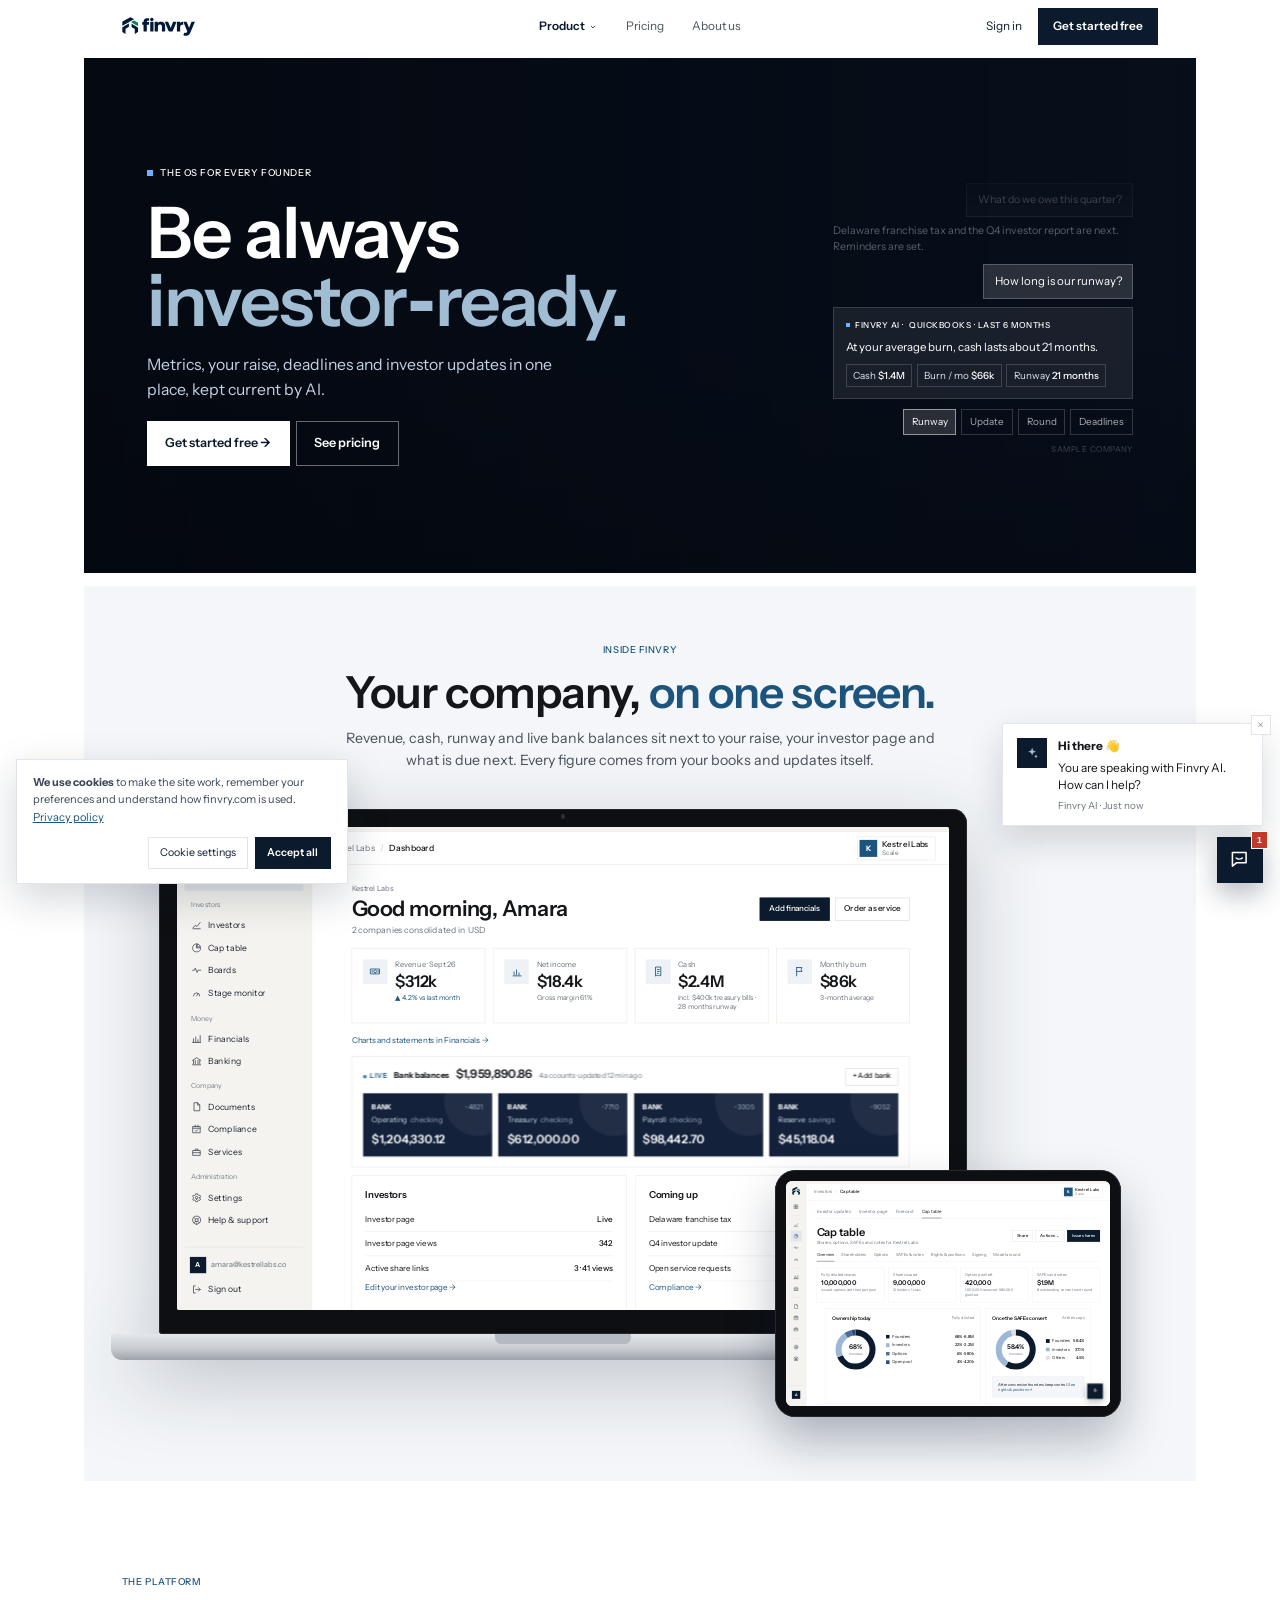
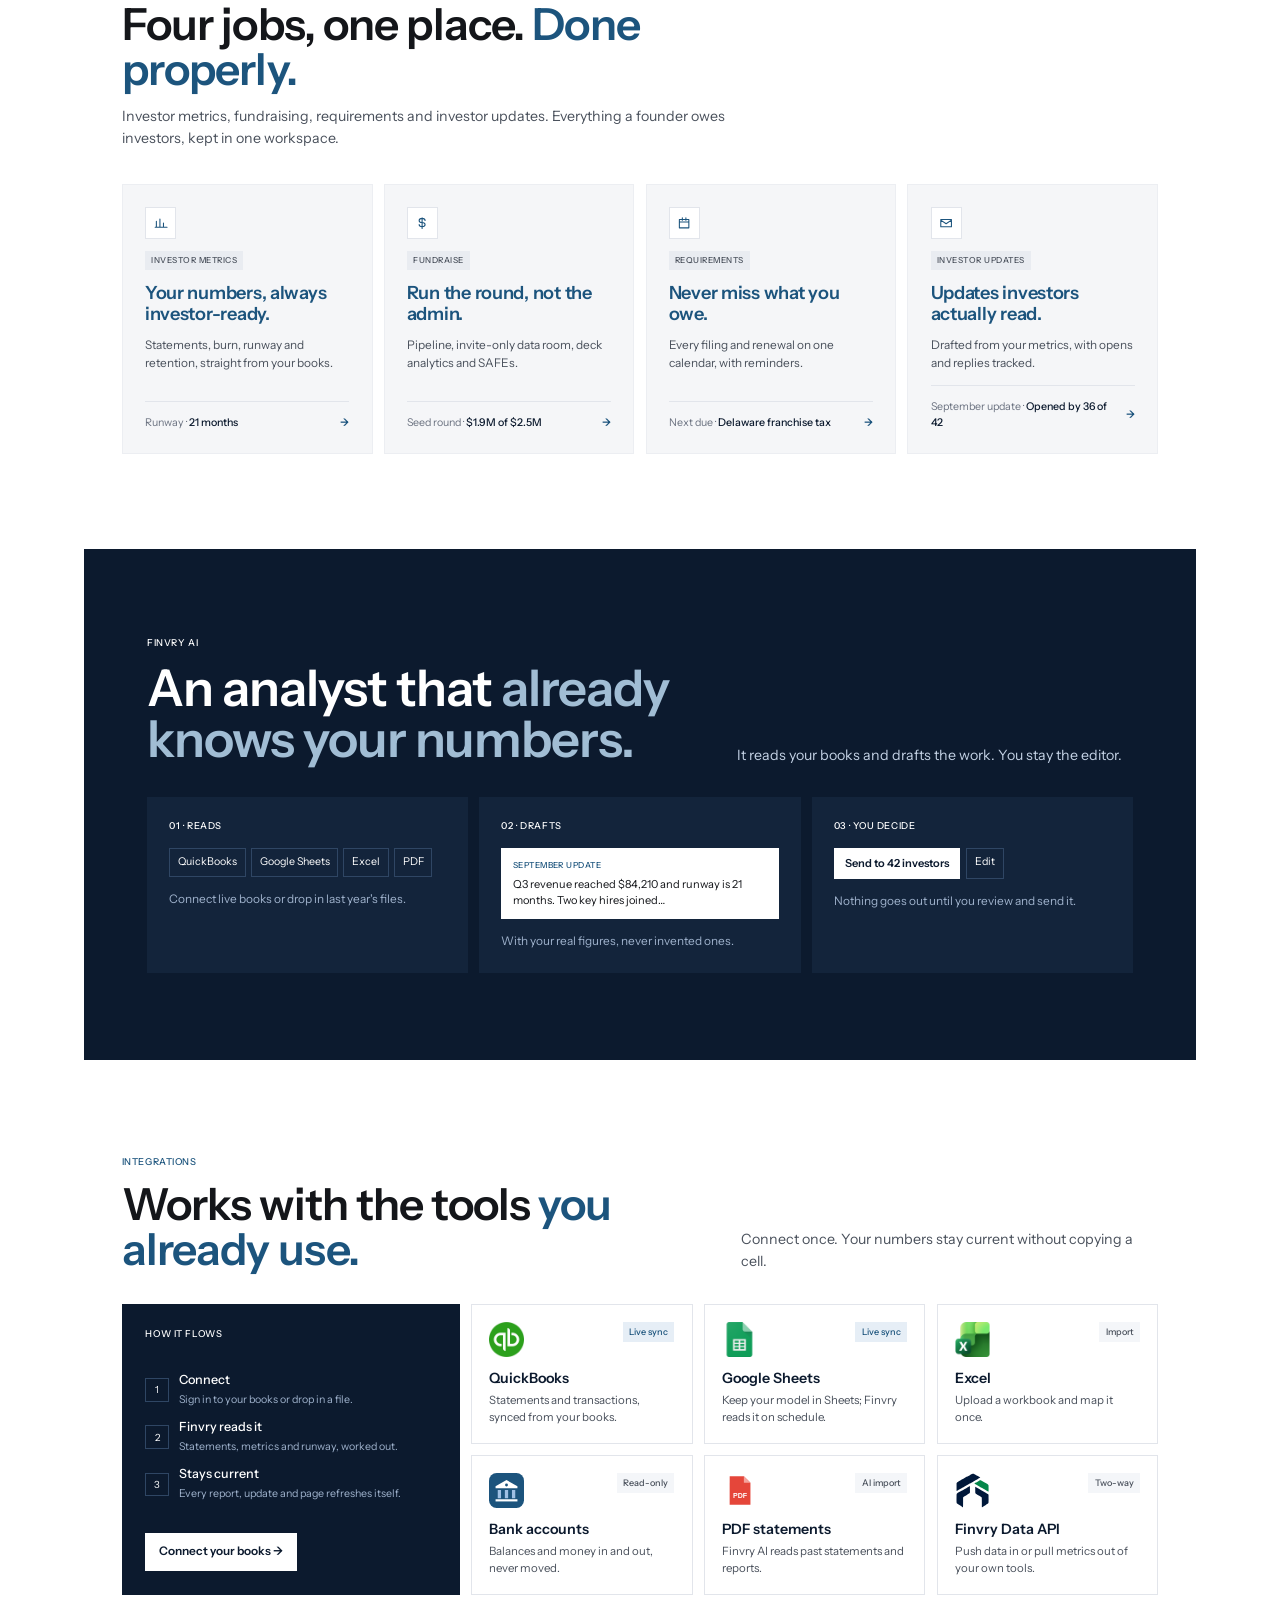
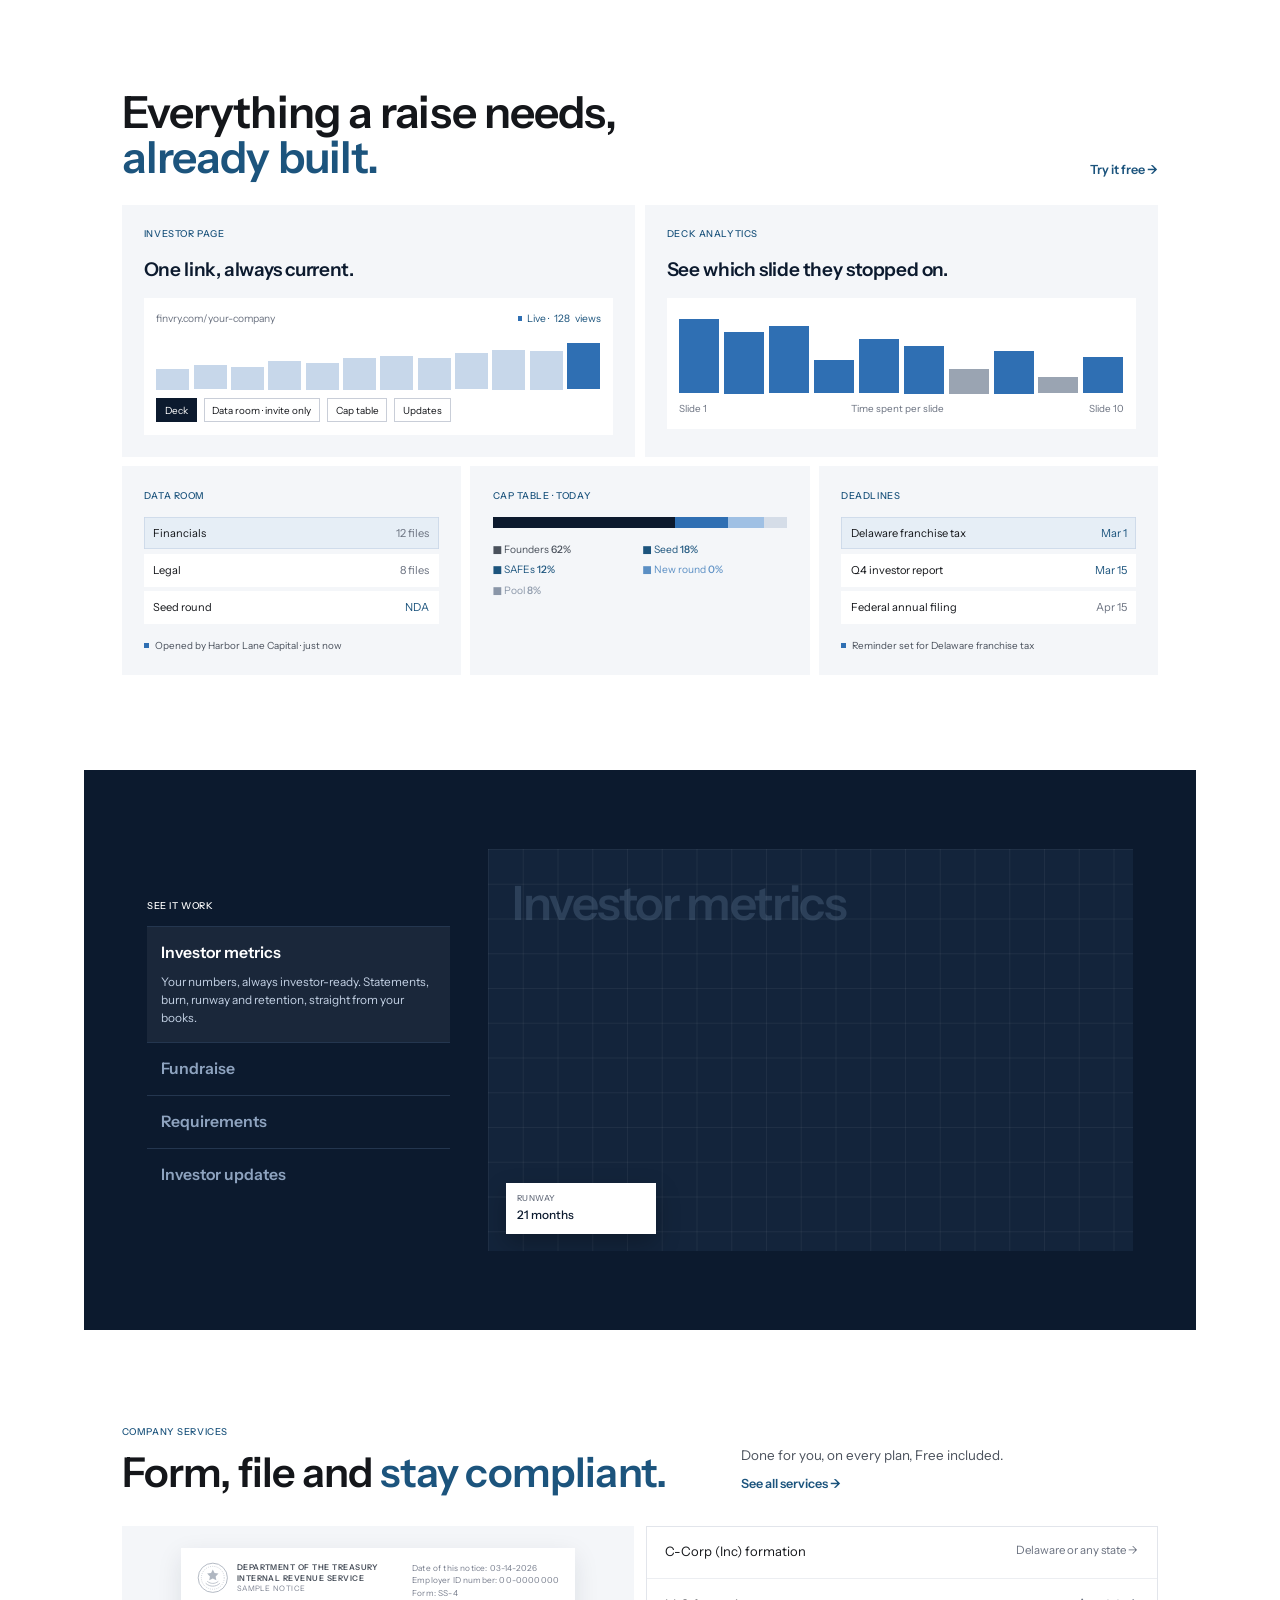
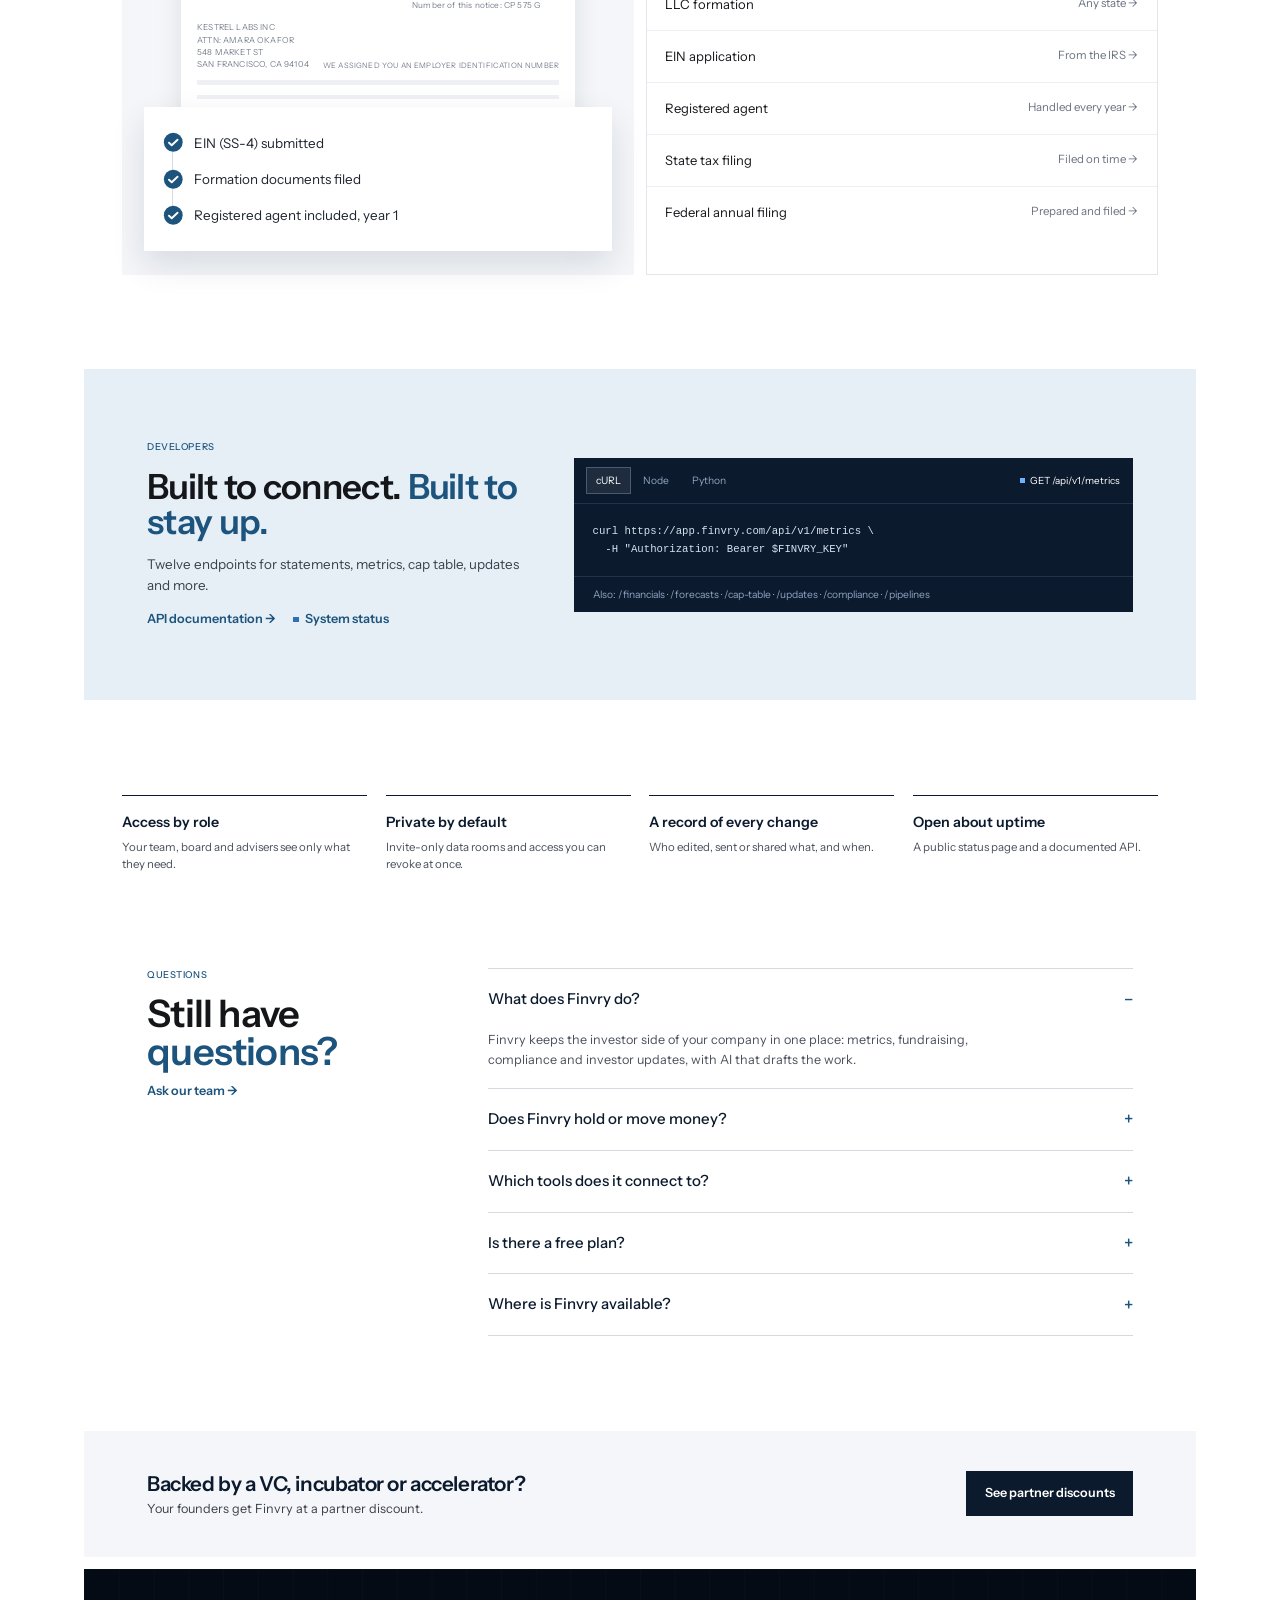
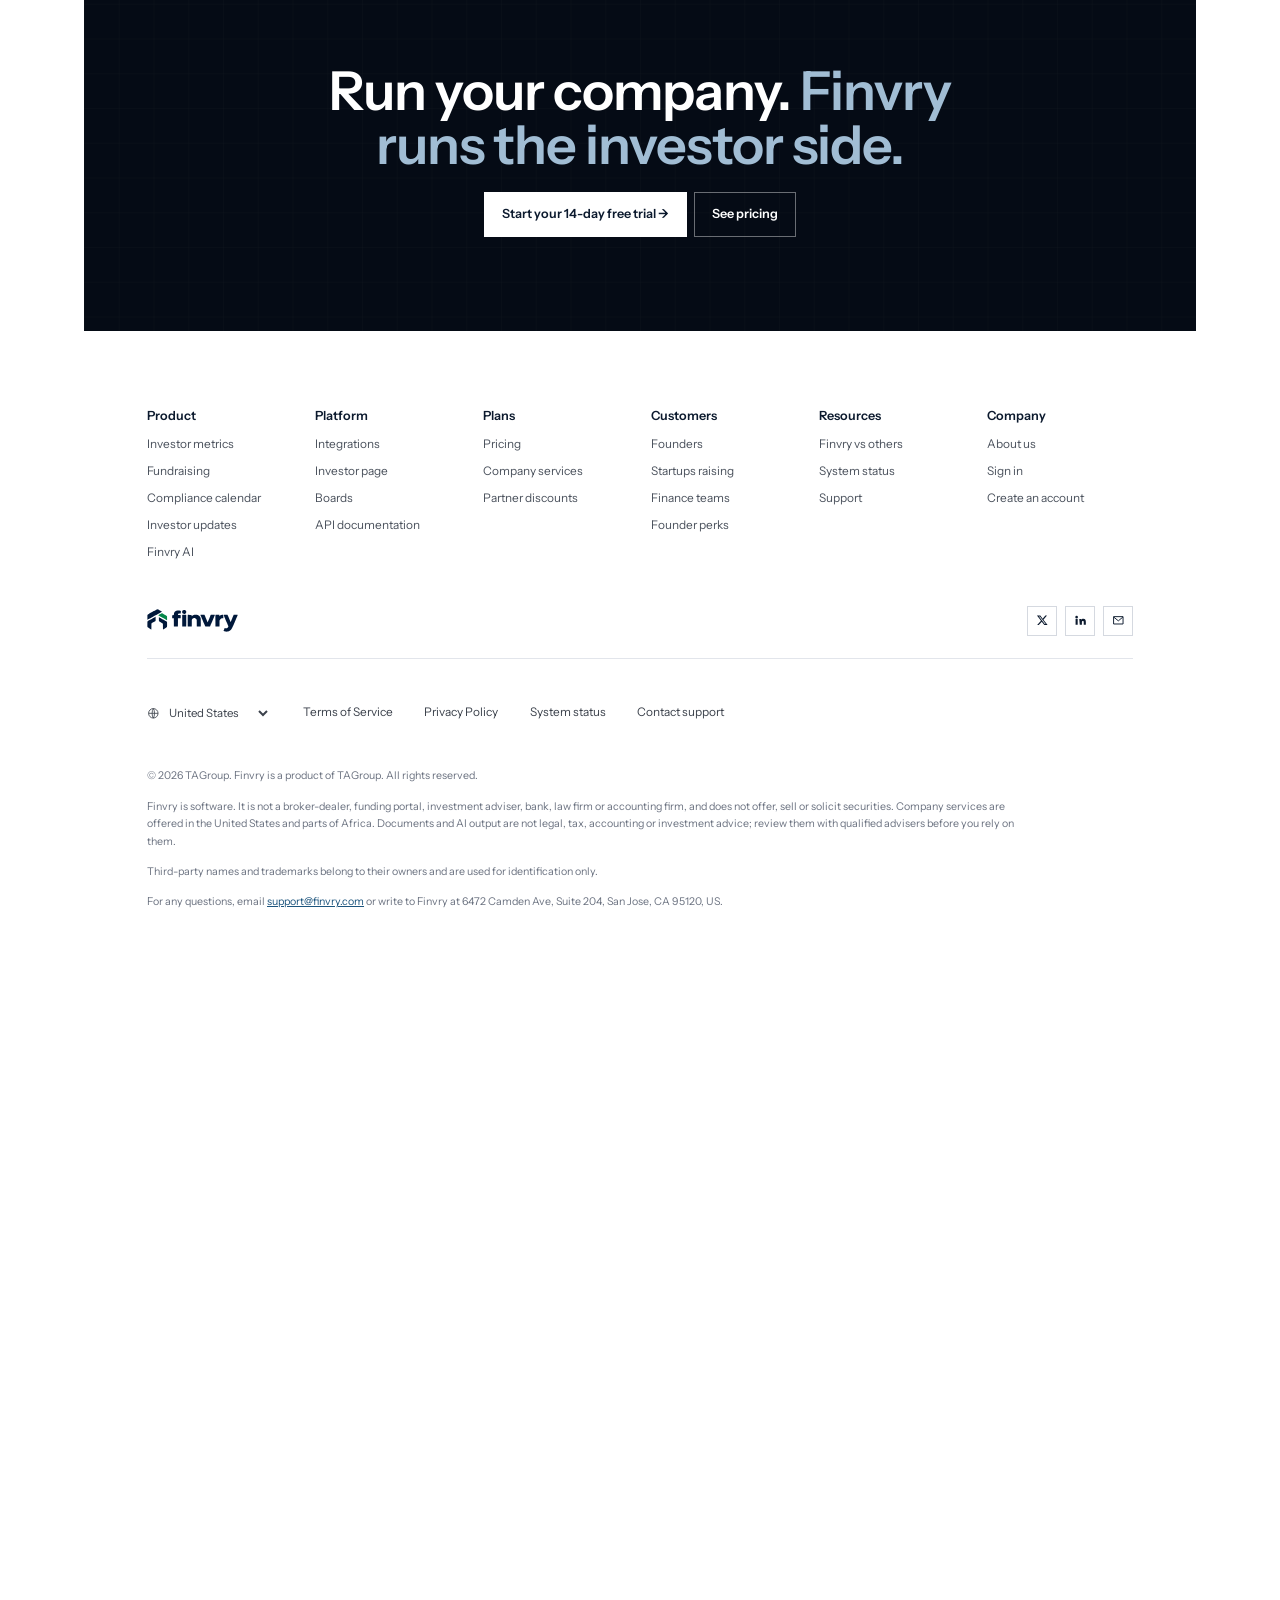
==== index.html @ d53e9d09 "Home: line break in the band description" ====
<!doctype html>
<html lang="en" style="zoom: .79;">
<head>
<meta charset="utf-8"><meta name="viewport" content="width=device-width, initial-scale=1">
<title>Finvry — the OS for every founder</title><meta name="description" content="The fastest way to manage investor metrics, fundraise, stay on top of requirements and keep investors engaged.">
<meta property="og:title" content="Finvry — the OS for every founder"><meta property="og:description" content="The fastest way to manage investor metrics, fundraise, stay on top of requirements and keep investors engaged."><meta name="theme-color" content="#0c1a2e">
<script>(function(){var p=location.pathname;if(/\/index\.html$/.test(p))history.replaceState(null,'',p.replace(/index\.html$/,'')+location.search+location.hash)})()</script>
<link rel="canonical" href="https://finvry.com/">
<link rel="icon" href="/favicon.svg" type="image/svg+xml">
<link rel="icon" href="/favicon-32.png" sizes="32x32" type="image/png">
<link rel="apple-touch-icon" href="/apple-touch-icon.png">
<meta property="og:image" content="https://finvry.com/og.png">
<link rel="preconnect" href="https://fonts.googleapis.com"><link rel="preconnect" href="https://fonts.gstatic.com" crossorigin>
<link href="https://fonts.googleapis.com/css2?family=Instrument+Sans:wght@400;500;600&display=swap" rel="stylesheet">
<link rel="stylesheet" href="/styles.css?v=8ae72ee6">
<link rel="stylesheet" href="/site.css?v=c5f1a4f9">
<script src="/site.js?v=0608c19a" defer></script>
</head>
<body class="f"><header class="f-hd"><div class="f-w">
  <a class="f-brand" href="/" aria-label="Finvry home"><img src="/finvry-logo.svg" alt="Finvry"></a>
  <nav class="f-nav" aria-label="Main"><div class="f-dd"><button type="button" class="f-ddb on" aria-expanded="false" aria-haspopup="true">Product<svg width="10" height="10" viewBox="0 0 24 24" aria-hidden="true"><path d="m6 9 6 6 6-6" fill="none" stroke="currentColor" stroke-width="2.4"/></svg></button><div class="f-ddm"><a href="/"><i><svg viewBox="0 0 24 24" aria-hidden="true"><path d="M4 4h7v7H4zM13 4h7v7h-7zM4 13h7v7H4zM13 13h7v7h-7z" fill="none" stroke="currentColor" stroke-width="1.8" stroke-linecap="round" stroke-linejoin="round"/></svg></i><span><b>Overview</b><em>The platform, Finvry AI and integrations</em></span></a><a href="/founders/"><i><svg viewBox="0 0 24 24" aria-hidden="true"><path d="M12 12a4 4 0 1 0 0-8 4 4 0 0 0 0 8zM4 21c0-4 3.6-6.5 8-6.5s8 2.5 8 6.5" fill="none" stroke="currentColor" stroke-width="1.8" stroke-linecap="round" stroke-linejoin="round"/></svg></i><span><b>Founders</b><em>Updates, deck and paperwork</em></span></a><a href="/startups-raising/"><i><svg viewBox="0 0 24 24" aria-hidden="true"><path d="M4 18l5-6 4 3 7-9M15 6h5v5" fill="none" stroke="currentColor" stroke-width="1.8" stroke-linecap="round" stroke-linejoin="round"/></svg></i><span><b>Startups raising</b><em>Pipeline, data room and SAFEs</em></span></a><a href="/finance-teams/"><i><svg viewBox="0 0 24 24" aria-hidden="true"><path d="M4 19V9M10 19V5M16 19v-7M22 19H2" fill="none" stroke="currentColor" stroke-width="1.8" stroke-linecap="round" stroke-linejoin="round"/></svg></i><span><b>Finance teams</b><em>Books, statements and boards</em></span></a><a href="/compare/"><i><svg viewBox="0 0 24 24" aria-hidden="true"><path d="M7 4v16M17 4v16M3 8l4-4 4 4M13 16l4 4 4-4" fill="none" stroke="currentColor" stroke-width="1.8" stroke-linecap="round" stroke-linejoin="round"/></svg></i><span><b>Finvry vs others</b><em>How Finvry compares</em></span></a></div></div><a href="/pricing/">Pricing</a><a href="/about/">About us</a></nav>
  <div class="f-hda"><a class="si" href="https://app.finvry.com/login">Sign in</a><a class="f-btn dk" href="https://app.finvry.com/start">Get started free</a>
  <button type="button" class="f-mb" aria-label="Menu" aria-expanded="false" aria-controls="f-mm"><svg width="18" height="18" viewBox="0 0 24 24" aria-hidden="true"><path d="M4 7h16M4 12h16M4 17h16" fill="none" stroke="currentColor" stroke-width="1.8"/></svg></button></div>
</div><div class="f-mm" id="f-mm" hidden><span class="f-mml">Product</span><a href="/">Overview</a><a href="/founders/">Founders</a><a href="/startups-raising/">Startups raising</a><a href="/finance-teams/">Finance teams</a><a href="/compare/">Finvry vs others</a><a href="/pricing/">Pricing</a><a href="/about/">About us</a><a href="https://app.finvry.com/login">Sign in</a><a class="f-btn dk" href="https://app.finvry.com/start">Get started free</a></div></header><main>
<section class="f-inset" style="padding-top:6px"><div class="f-box f-navy">
  <video class="f-vid" autoplay muted loop playsinline preload="metadata" aria-hidden="true"><source src="https://pub-4af29fd81be44e49861e29c7da302f4a.r2.dev/hero2.mp4" type="video/mp4"></video><div class="f-scrim"></div>
  <div class="f-hero f-g" style="align-items:center">
    <div class="s7 f-herocol"><p class="f-lab" style="display:flex;gap:10px;align-items:center"><span class="f-dot"></span>The OS for every founder</p>
      <h1 class="f-h1">Be always <span class="f-emd">investor&#8209;ready.</span></h1>
      <p class="f-sub">Metrics, your raise, deadlines and investor updates in one place, kept current by AI.</p>
      <div class="f-acts"><a class="f-btn lt" href="https://app.finvry.com/start">Get started free →</a><a class="f-btn ln" href="/pricing/">See pricing</a></div></div>
    <div class="s5 f-hide-m"><div class="f-ai" data-ai aria-live="polite">
      <div class="prev"><div class="q" data-pq>What do we owe this quarter?</div><div class="a" data-pa>Delaware franchise tax and the Q4 investor report are next. Reminders are set.</div></div>
      <div class="f-fade" data-cur style="display:flex;flex-direction:column;gap:10px"><div class="q" data-q>How long is our runway?</div>
        <div class="ans"><span class="src"><span class="f-dot" style="width:5px;height:5px"></span>Finvry AI · <span data-src>QuickBooks · last 6 months</span></span><span data-a>At your average burn, cash lasts about 21 months.</span><div class="kp" data-kp><span>Cash <b>$1.4M</b></span><span>Burn / mo <b>$66k</b></span><span>Runway <b>21 months</b></span></div></div></div>
      <div class="tabs"><button type="button" class=on data-i="0">Runway</button><button type="button" data-i="1">Update</button><button type="button" data-i="2">Round</button><button type="button" data-i="3">Deadlines</button></div><span class="note">Sample company</span></div></div>
  </div>
</div></section>

<section class="f-dev big"><div class="f-box"><div class="f-head"><p class="f-lab">Inside Finvry</p><h2 class="f-h2">Your company, <span class="f-em">on one screen.</span></h2><p class="f-sub">Revenue, cash, runway and live bank balances sit next to your raise, your investor page and<br class="f-br"> what is due next. Every figure comes from your books and updates itself.</p></div><div class="dv-pair right"><div class="dv-mac"><div class="dv-lid"><span class="dv-cam"></span><div class="dv-scr" data-w="1440" data-h="900"><div class="dv-in on"><div class="ap" aria-hidden="true"><aside class="ap-side"><img src="/finvry-logo.svg" alt="" class="ap-logo"><nav><span class="ap-nv on"><svg width="20" height="20" viewBox="0 0 24 24" aria-hidden="true"><path d="M4 4h7v7H4zM13 4h7v7h-7zM4 13h7v7H4zM13 13h7v7h-7z" fill="none" stroke="currentColor" stroke-width="1.7" stroke-linecap="round" stroke-linejoin="round"/></svg><span>Dashboard</span></span><p class="ap-grp">Investors</p><span class="ap-nv"><svg width="20" height="20" viewBox="0 0 24 24" aria-hidden="true"><path d="M4 19l5-6 4 3 7-9M4 21h16" fill="none" stroke="currentColor" stroke-width="1.7" stroke-linecap="round" stroke-linejoin="round"/></svg><span>Investors</span></span><span class="ap-nv"><svg width="20" height="20" viewBox="0 0 24 24" aria-hidden="true"><path d="M12 3a9 9 0 1 0 9 9h-9zM14 3.3A9 9 0 0 1 20.7 10H14z" fill="none" stroke="currentColor" stroke-width="1.7" stroke-linecap="round" stroke-linejoin="round"/></svg><span>Cap table</span></span><span class="ap-nv"><svg width="20" height="20" viewBox="0 0 24 24" aria-hidden="true"><path d="M3 12h4l2-5 4 10 2-5h6" fill="none" stroke="currentColor" stroke-width="1.7" stroke-linecap="round" stroke-linejoin="round"/></svg><span>Boards</span></span><span class="ap-nv"><svg width="20" height="20" viewBox="0 0 24 24" aria-hidden="true"><path d="M5 18a7 7 0 1 1 14 0M12 18l3-5" fill="none" stroke="currentColor" stroke-width="1.7" stroke-linecap="round" stroke-linejoin="round"/></svg><span>Stage monitor</span></span><p class="ap-grp">Money</p><span class="ap-nv"><svg width="20" height="20" viewBox="0 0 24 24" aria-hidden="true"><path d="M5 20V12M10 20V8M15 20v-6M20 20V5M3 20h18" fill="none" stroke="currentColor" stroke-width="1.7" stroke-linecap="round" stroke-linejoin="round"/></svg><span>Financials</span></span><span class="ap-nv"><svg width="20" height="20" viewBox="0 0 24 24" aria-hidden="true"><path d="M3 10l9-6 9 6M5 10v8M9 10v8M15 10v8M19 10v8M3 20h18" fill="none" stroke="currentColor" stroke-width="1.7" stroke-linecap="round" stroke-linejoin="round"/></svg><span>Banking</span></span><p class="ap-grp">Company</p><span class="ap-nv"><svg width="20" height="20" viewBox="0 0 24 24" aria-hidden="true"><path d="M7 3h7l5 5v13H7zM14 3v5h5" fill="none" stroke="currentColor" stroke-width="1.7" stroke-linecap="round" stroke-linejoin="round"/></svg><span>Documents</span></span><span class="ap-nv"><svg width="20" height="20" viewBox="0 0 24 24" aria-hidden="true"><path d="M4 6h16v14H4zM4 10h16M9 3v4M15 3v4M9 15l2 2 4-4" fill="none" stroke="currentColor" stroke-width="1.7" stroke-linecap="round" stroke-linejoin="round"/></svg><span>Compliance</span></span><span class="ap-nv"><svg width="20" height="20" viewBox="0 0 24 24" aria-hidden="true"><path d="M4 8h16v11H4zM9 8V5h6v3M4 13h16" fill="none" stroke="currentColor" stroke-width="1.7" stroke-linecap="round" stroke-linejoin="round"/></svg><span>Services</span></span><p class="ap-grp">Administration</p><span class="ap-nv"><svg width="20" height="20" viewBox="0 0 24 24" aria-hidden="true"><path d="M12 15a3 3 0 1 0 0-6 3 3 0 0 0 0 6zM19 12a7 7 0 0 0-.1-1.2l2-1.5-2-3.4-2.3.9a7 7 0 0 0-2.1-1.2L14 3h-4l-.5 2.6a7 7 0 0 0-2.1 1.2l-2.3-.9-2 3.4 2 1.5A7 7 0 0 0 5 12c0 .4 0 .8.1 1.2l-2 1.5 2 3.4 2.3-.9a7 7 0 0 0 2.1 1.2L10 21h4l.5-2.6a7 7 0 0 0 2.1-1.2l2.3.9 2-3.4-2-1.5c.1-.4.1-.8.1-1.2z" fill="none" stroke="currentColor" stroke-width="1.7" stroke-linecap="round" stroke-linejoin="round"/></svg><span>Settings</span></span><span class="ap-nv"><svg width="20" height="20" viewBox="0 0 24 24" aria-hidden="true"><path d="M12 21a9 9 0 1 0 0-18 9 9 0 0 0 0 18zM12 15.5a3.5 3.5 0 1 0 0-7 3.5 3.5 0 0 0 0 7zM6 6l3.5 3.5M14.5 14.5 18 18M18 6l-3.5 3.5M9.5 14.5 6 18" fill="none" stroke="currentColor" stroke-width="1.7" stroke-linecap="round" stroke-linejoin="round"/></svg><span>Help & support</span></span></nav><div class="ap-foot"><span class="ap-me"><b>A</b><span>amara@kestrellabs.co</span></span><span class="ap-nv"><svg width="20" height="20" viewBox="0 0 24 24" aria-hidden="true"><path d="M9 4H5v16h4M16 8l4 4-4 4M20 12H10" fill="none" stroke="currentColor" stroke-width="1.7" stroke-linecap="round" stroke-linejoin="round"/></svg><span>Sign out</span></span></div></aside>
<div class="ap-main"><div class="ap-top"><span class="ap-crumb"><span>Kestrel Labs</span><i>/</i><b>Dashboard</b></span><span class="ap-org"><b>K</b><span><strong>Kestrel Labs</strong><em>Scale</em></span></span></div>
<div class="ap-body"><p class="ap-k">Kestrel Labs</p><div class="ap-hrow"><h1>Good morning, Amara</h1><span class="ap-btns"><span class="ap-b dk">Add financials</span><span class="ap-b">Order a service</span></span></div>
<p class="ap-sub">2 companies consolidated in USD</p>
<div class="ap-kpis"><div class="ap-kpi "><span class="ap-ki"><svg width="22" height="22" viewBox="0 0 24 24" aria-hidden="true"><path d="M3 7h18v10H3zM12 15a3 3 0 1 0 0-6 3 3 0 0 0 0 6zM6 10v4M18 10v4" fill="none" stroke="currentColor" stroke-width="1.7" stroke-linecap="round" stroke-linejoin="round"/></svg></span><span><em>Revenue · Sept 26</em><b class="">$312k</b><small><span class="up">▲ 4.2% vs last month</span></small></span></div><div class="ap-kpi "><span class="ap-ki"><svg width="22" height="22" viewBox="0 0 24 24" aria-hidden="true"><path d="M6 19V13M11 19V9M16 19v-4M4 21h16" fill="none" stroke="currentColor" stroke-width="1.7" stroke-linecap="round" stroke-linejoin="round"/></svg></span><span><em>Net income</em><b class="">$18.4k</b><small>Gross margin 61%</small></span></div><div class="ap-kpi "><span class="ap-ki"><svg width="22" height="22" viewBox="0 0 24 24" aria-hidden="true"><path d="M7 3h10v18l-2-1.5L13 21l-1-1-1 1-2-1.5L7 21zM10 8h4M10 12h4M10 16h2" fill="none" stroke="currentColor" stroke-width="1.7" stroke-linecap="round" stroke-linejoin="round"/></svg></span><span><em>Cash</em><b class="">$2.4M</b><small>incl. $400k treasury bills · 28 months runway</small></span></div><div class="ap-kpi "><span class="ap-ki"><svg width="22" height="22" viewBox="0 0 24 24" aria-hidden="true"><path d="M6 21V4M6 4h11l-2 4 2 4H6" fill="none" stroke="currentColor" stroke-width="1.7" stroke-linecap="round" stroke-linejoin="round"/></svg></span><span><em>Monthly burn</em><b class="">$86k</b><small>3-month average</small></span></div></div>
<p class="ap-lnk">Charts and statements in Financials →</p>
<div class="ap-card ap-banks"><div class="ap-bh"><span class="ap-live">LIVE</span><b>Bank balances</b><strong>$1,959,890.86</strong><em>4 accounts · updated 12 min ago</em><span class="ap-b sm">+ Add bank</span></div><div class="ap-accts"><div class="ap-acct"><span><b>BANK</b><em>·· 4821</em></span><span class="nm">Operating <i>checking</i></span><strong>$1,204,330.12</strong></div><div class="ap-acct"><span><b>BANK</b><em>·· 7710</em></span><span class="nm">Treasury <i>checking</i></span><strong>$612,000.00</strong></div><div class="ap-acct"><span><b>BANK</b><em>·· 3305</em></span><span class="nm">Payroll <i>checking</i></span><strong>$98,442.70</strong></div><div class="ap-acct"><span><b>BANK</b><em>·· 9052</em></span><span class="nm">Reserve <i>savings</i></span><strong>$45,118.04</strong></div></div></div>
<div class="ap-g2"><div class="ap-card"><h3>Investors</h3><div class="ap-rows"><span>Investor page<b>Live</b></span><span>Investor page views<b>342</b></span><span>Active share links<b>3 · 41 views</b></span></div><p class="ap-lnk">Edit your investor page →</p></div>
<div class="ap-card"><h3>Coming up</h3><div class="ap-rows"><span>Delaware franchise tax<b class="bl">Mar 1</b></span><span>Q4 investor update<b class="bl">Jan 10</b></span><span>Open service requests<b>1</b></span></div><p class="ap-lnk">Compliance →</p></div></div></div></div><span class="ap-ai"><svg width="22" height="22" viewBox="0 0 24 24" aria-hidden="true"><path d="M12 3l1.8 4.7L18.5 9.5l-4.7 1.8L12 16l-1.8-4.7L5.5 9.5l4.7-1.8z" fill="none" stroke="currentColor" stroke-width="1.7" stroke-linecap="round" stroke-linejoin="round"/></svg></span></div></div><div class="dv-in"><div class="ap" aria-hidden="true"><aside class="ap-side"><img src="/finvry-logo.svg" alt="" class="ap-logo"><nav><span class="ap-nv"><svg width="20" height="20" viewBox="0 0 24 24" aria-hidden="true"><path d="M4 4h7v7H4zM13 4h7v7h-7zM4 13h7v7H4zM13 13h7v7h-7z" fill="none" stroke="currentColor" stroke-width="1.7" stroke-linecap="round" stroke-linejoin="round"/></svg><span>Dashboard</span></span><p class="ap-grp">Investors</p><span class="ap-nv"><svg width="20" height="20" viewBox="0 0 24 24" aria-hidden="true"><path d="M4 19l5-6 4 3 7-9M4 21h16" fill="none" stroke="currentColor" stroke-width="1.7" stroke-linecap="round" stroke-linejoin="round"/></svg><span>Investors</span></span><span class="ap-nv"><svg width="20" height="20" viewBox="0 0 24 24" aria-hidden="true"><path d="M12 3a9 9 0 1 0 9 9h-9zM14 3.3A9 9 0 0 1 20.7 10H14z" fill="none" stroke="currentColor" stroke-width="1.7" stroke-linecap="round" stroke-linejoin="round"/></svg><span>Cap table</span></span><span class="ap-nv"><svg width="20" height="20" viewBox="0 0 24 24" aria-hidden="true"><path d="M3 12h4l2-5 4 10 2-5h6" fill="none" stroke="currentColor" stroke-width="1.7" stroke-linecap="round" stroke-linejoin="round"/></svg><span>Boards</span></span><span class="ap-nv"><svg width="20" height="20" viewBox="0 0 24 24" aria-hidden="true"><path d="M5 18a7 7 0 1 1 14 0M12 18l3-5" fill="none" stroke="currentColor" stroke-width="1.7" stroke-linecap="round" stroke-linejoin="round"/></svg><span>Stage monitor</span></span><p class="ap-grp">Money</p><span class="ap-nv on"><svg width="20" height="20" viewBox="0 0 24 24" aria-hidden="true"><path d="M5 20V12M10 20V8M15 20v-6M20 20V5M3 20h18" fill="none" stroke="currentColor" stroke-width="1.7" stroke-linecap="round" stroke-linejoin="round"/></svg><span>Financials</span></span><span class="ap-nv"><svg width="20" height="20" viewBox="0 0 24 24" aria-hidden="true"><path d="M3 10l9-6 9 6M5 10v8M9 10v8M15 10v8M19 10v8M3 20h18" fill="none" stroke="currentColor" stroke-width="1.7" stroke-linecap="round" stroke-linejoin="round"/></svg><span>Banking</span></span><p class="ap-grp">Company</p><span class="ap-nv"><svg width="20" height="20" viewBox="0 0 24 24" aria-hidden="true"><path d="M7 3h7l5 5v13H7zM14 3v5h5" fill="none" stroke="currentColor" stroke-width="1.7" stroke-linecap="round" stroke-linejoin="round"/></svg><span>Documents</span></span><span class="ap-nv"><svg width="20" height="20" viewBox="0 0 24 24" aria-hidden="true"><path d="M4 6h16v14H4zM4 10h16M9 3v4M15 3v4M9 15l2 2 4-4" fill="none" stroke="currentColor" stroke-width="1.7" stroke-linecap="round" stroke-linejoin="round"/></svg><span>Compliance</span></span><span class="ap-nv"><svg width="20" height="20" viewBox="0 0 24 24" aria-hidden="true"><path d="M4 8h16v11H4zM9 8V5h6v3M4 13h16" fill="none" stroke="currentColor" stroke-width="1.7" stroke-linecap="round" stroke-linejoin="round"/></svg><span>Services</span></span><p class="ap-grp">Administration</p><span class="ap-nv"><svg width="20" height="20" viewBox="0 0 24 24" aria-hidden="true"><path d="M12 15a3 3 0 1 0 0-6 3 3 0 0 0 0 6zM19 12a7 7 0 0 0-.1-1.2l2-1.5-2-3.4-2.3.9a7 7 0 0 0-2.1-1.2L14 3h-4l-.5 2.6a7 7 0 0 0-2.1 1.2l-2.3-.9-2 3.4 2 1.5A7 7 0 0 0 5 12c0 .4 0 .8.1 1.2l-2 1.5 2 3.4 2.3-.9a7 7 0 0 0 2.1 1.2L10 21h4l.5-2.6a7 7 0 0 0 2.1-1.2l2.3.9 2-3.4-2-1.5c.1-.4.1-.8.1-1.2z" fill="none" stroke="currentColor" stroke-width="1.7" stroke-linecap="round" stroke-linejoin="round"/></svg><span>Settings</span></span><span class="ap-nv"><svg width="20" height="20" viewBox="0 0 24 24" aria-hidden="true"><path d="M12 21a9 9 0 1 0 0-18 9 9 0 0 0 0 18zM12 15.5a3.5 3.5 0 1 0 0-7 3.5 3.5 0 0 0 0 7zM6 6l3.5 3.5M14.5 14.5 18 18M18 6l-3.5 3.5M9.5 14.5 6 18" fill="none" stroke="currentColor" stroke-width="1.7" stroke-linecap="round" stroke-linejoin="round"/></svg><span>Help & support</span></span></nav><div class="ap-foot"><span class="ap-me"><b>A</b><span>amara@kestrellabs.co</span></span><span class="ap-nv"><svg width="20" height="20" viewBox="0 0 24 24" aria-hidden="true"><path d="M9 4H5v16h4M16 8l4 4-4 4M20 12H10" fill="none" stroke="currentColor" stroke-width="1.7" stroke-linecap="round" stroke-linejoin="round"/></svg><span>Sign out</span></span></div></aside>
<div class="ap-main"><div class="ap-top"><span class="ap-crumb"><span>Money</span><i>/</i><b>Financials</b></span><span class="ap-org"><b>K</b><span><strong>Kestrel Labs</strong><em>Scale</em></span></span></div>
<div class="ap-body"><div class="ap-hrow"><h1>Kestrel Labs Inc <span class="ap-dd"><svg width="22" height="22" viewBox="0 0 24 24" aria-hidden="true"><path d="M6 9l6 6 6-6" fill="none" stroke="currentColor" stroke-width="1.7" stroke-linecap="round" stroke-linejoin="round"/></svg></span></h1></div><p class="ap-sub">Parent company · USD</p>
<div class="ap-tabs"><span class=on>Overview</span><span>Statements</span><span>Sharing</span><span>Revenue retention</span><span>Customers</span><span>Forecast</span><span>What to do next</span><span>Reports</span></div>
<div class="ap-seg"><span class="on">Monthly</span><span>Quarterly</span><span>Yearly</span><span>Custom</span></div><span class="ap-b dk" style="margin-left:12px">Add figures</span>
<div class="ap-card ap-sheet"><span><b>Linked sheets</b><em>Kept in sync automatically.</em></span><span class="row"><span><b>Kestrel Financials</b><em>Tab P&amp;L · USD · 48 rows · synced 2 min ago</em></span><span class="ap-lk">Sync now · Edit</span></span></div>
<div class="ap-kpis"><div class="ap-kpi "><span class="ap-ki"><svg width="22" height="22" viewBox="0 0 24 24" aria-hidden="true"><path d="M3 7h18v10H3zM12 15a3 3 0 1 0 0-6 3 3 0 0 0 0 6zM6 10v4M18 10v4" fill="none" stroke="currentColor" stroke-width="1.7" stroke-linecap="round" stroke-linejoin="round"/></svg></span><span><em>Revenue · Sept 26</em><b class="">$312k</b><small><span class="up">▲ 4.2% vs previous</span></small></span></div><div class="ap-kpi "><span class="ap-ki"><svg width="22" height="22" viewBox="0 0 24 24" aria-hidden="true"><path d="M6 19V13M11 19V9M16 19v-4M4 21h16" fill="none" stroke="currentColor" stroke-width="1.7" stroke-linecap="round" stroke-linejoin="round"/></svg></span><span><em>Net income</em><b class="">$18.4k</b><small>EBITDA $26.1k</small></span></div><div class="ap-kpi "><span class="ap-ki"><svg width="22" height="22" viewBox="0 0 24 24" aria-hidden="true"><path d="M7 3h10v18l-2-1.5L13 21l-1-1-1 1-2-1.5L7 21zM10 8h4M10 12h4M10 16h2" fill="none" stroke="currentColor" stroke-width="1.7" stroke-linecap="round" stroke-linejoin="round"/></svg></span><span><em>Cash</em><b class="">$2.4M</b><small>Cash-flow positive</small></span></div><div class="ap-kpi "><span class="ap-ki"><svg width="22" height="22" viewBox="0 0 24 24" aria-hidden="true"><path d="M6 19V13M11 19V9M16 19v-4M4 21h16" fill="none" stroke="currentColor" stroke-width="1.7" stroke-linecap="round" stroke-linejoin="round"/></svg></span><span><em>Gross margin</em><b class="">61%</b><small>Burn $86k / month (3-month average)</small></span></div></div>
<div class="ap-g3"><div class="ap-card ap-ch"><h3>Revenue</h3><svg viewBox="0 0 520 190" preserveAspectRatio="none" class="ap-svg"><defs><linearGradient id="g19979" x1="0" x2="0" y1="0" y2="1"><stop offset="0" stop-color="#2f6fb3" stop-opacity=".22"/><stop offset="1" stop-color="#2f6fb3" stop-opacity="0"/></linearGradient></defs>
<polygon points="0,190 0.0,180.8 26.0,173.6 52.0,182.0 78.0,162.8 104.0,151.9 130.0,157.9 156.0,139.9 182.0,125.5 208.0,131.5 234.0,111.0 260.0,102.6 286.0,94.2 312.0,97.8 338.0,80.9 364.0,71.3 390.0,74.9 416.0,55.7 442.0,47.3 468.0,50.9 494.0,37.6 520.0,22.0 520,190" fill="url(#g19979)"/><polyline points="0.0,180.8 26.0,173.6 52.0,182.0 78.0,162.8 104.0,151.9 130.0,157.9 156.0,139.9 182.0,125.5 208.0,131.5 234.0,111.0 260.0,102.6 286.0,94.2 312.0,97.8 338.0,80.9 364.0,71.3 390.0,74.9 416.0,55.7 442.0,47.3 468.0,50.9 494.0,37.6 520.0,22.0" fill="none" stroke="#2f6fb3" stroke-width="2.4" stroke-linejoin="round"/></svg><span class="ap-ax"><span>Jan 25</span><span>Sept 26</span></span><span class="ap-cf"><span>21 periods</span><b>$312k</b></span></div>
<div class="ap-card ap-ch"><h3>Profit and loss <em>13 up, 8 down</em></h3><svg viewBox="0 0 520 190" preserveAspectRatio="none" class="ap-svg"><rect x="5.0" y="117.8" width="14.9" height="51.5" fill="#c0504d"/><rect x="29.7" y="117.8" width="14.9" height="40.5" fill="#c0504d"/><rect x="54.5" y="117.8" width="14.9" height="58.8" fill="#c0504d"/><rect x="79.2" y="117.8" width="14.9" height="29.4" fill="#c0504d"/><rect x="104.0" y="117.8" width="14.9" height="18.4" fill="#c0504d"/><rect x="128.8" y="117.8" width="14.9" height="33.1" fill="#c0504d"/><rect x="153.5" y="99.8" width="14.9" height="18.0" fill="#273449"/><rect x="178.3" y="117.8" width="14.9" height="7.4" fill="#c0504d"/><rect x="203.0" y="81.9" width="14.9" height="35.9" fill="#273449"/><rect x="227.8" y="93.8" width="14.9" height="24.0" fill="#273449"/><rect x="252.6" y="117.8" width="14.9" height="11.0" fill="#c0504d"/><rect x="277.3" y="69.9" width="14.9" height="47.9" fill="#273449"/><rect x="302.1" y="51.9" width="14.9" height="65.9" fill="#273449"/><rect x="326.9" y="75.9" width="14.9" height="41.9" fill="#273449"/><rect x="351.6" y="45.9" width="14.9" height="71.9" fill="#273449"/><rect x="376.4" y="117.8" width="14.9" height="14.7" fill="#c0504d"/><rect x="401.1" y="63.9" width="14.9" height="53.9" fill="#273449"/><rect x="425.9" y="34.0" width="14.9" height="83.8" fill="#273449"/><rect x="450.7" y="39.9" width="14.9" height="77.9" fill="#273449"/><rect x="475.4" y="22.0" width="14.9" height="95.8" fill="#273449"/><rect x="500.2" y="10.0" width="14.9" height="107.8" fill="#273449"/><line x1="0" x2="520" y1="117.8" y2="117.8" stroke="#c9ced8" stroke-dasharray="4 4"/></svg><span class="ap-ax"><span>Jan 25</span><span>Sept 26</span></span><span class="ap-cf"><span>Net income after all costs</span><b>$18.4k</b></span></div>
<div class="ap-card ap-ch"><h3>Cash</h3><svg viewBox="0 0 520 190" preserveAspectRatio="none" class="ap-svg"><defs><linearGradient id="g93846" x1="0" x2="0" y1="0" y2="1"><stop offset="0" stop-color="#2f6fb3" stop-opacity=".22"/><stop offset="1" stop-color="#2f6fb3" stop-opacity="0"/></linearGradient></defs>
<polygon points="0,190 0.0,172.6 26.0,176.4 52.0,182.0 78.0,116.1 104.0,123.6 130.0,129.3 156.0,134.9 182.0,138.7 208.0,40.8 234.0,46.5 260.0,50.2 286.0,52.1 312.0,55.9 338.0,50.2 364.0,44.6 390.0,40.8 416.0,35.2 442.0,31.4 468.0,27.6 494.0,23.9 520.0,22.0 520,190" fill="url(#g93846)"/><polyline points="0.0,172.6 26.0,176.4 52.0,182.0 78.0,116.1 104.0,123.6 130.0,129.3 156.0,134.9 182.0,138.7 208.0,40.8 234.0,46.5 260.0,50.2 286.0,52.1 312.0,55.9 338.0,50.2 364.0,44.6 390.0,40.8 416.0,35.2 442.0,31.4 468.0,27.6 494.0,23.9 520.0,22.0" fill="none" stroke="#2f6fb3" stroke-width="2.4" stroke-linejoin="round"/></svg><span class="ap-ax"><span>Jan 25</span><span>Sept 26</span></span><span class="ap-cf"><span>At Sept 26</span><b>$2.4M</b></span></div></div></div></div><span class="ap-ai"><svg width="22" height="22" viewBox="0 0 24 24" aria-hidden="true"><path d="M12 3l1.8 4.7L18.5 9.5l-4.7 1.8L12 16l-1.8-4.7L5.5 9.5l4.7-1.8z" fill="none" stroke="currentColor" stroke-width="1.7" stroke-linecap="round" stroke-linejoin="round"/></svg></span></div></div><div class="dv-in"><div class="ap" aria-hidden="true"><aside class="ap-side"><img src="/finvry-logo.svg" alt="" class="ap-logo"><nav><span class="ap-nv"><svg width="20" height="20" viewBox="0 0 24 24" aria-hidden="true"><path d="M4 4h7v7H4zM13 4h7v7h-7zM4 13h7v7H4zM13 13h7v7h-7z" fill="none" stroke="currentColor" stroke-width="1.7" stroke-linecap="round" stroke-linejoin="round"/></svg><span>Dashboard</span></span><p class="ap-grp">Investors</p><span class="ap-nv on"><svg width="20" height="20" viewBox="0 0 24 24" aria-hidden="true"><path d="M4 19l5-6 4 3 7-9M4 21h16" fill="none" stroke="currentColor" stroke-width="1.7" stroke-linecap="round" stroke-linejoin="round"/></svg><span>Investors</span></span><span class="ap-nv"><svg width="20" height="20" viewBox="0 0 24 24" aria-hidden="true"><path d="M12 3a9 9 0 1 0 9 9h-9zM14 3.3A9 9 0 0 1 20.7 10H14z" fill="none" stroke="currentColor" stroke-width="1.7" stroke-linecap="round" stroke-linejoin="round"/></svg><span>Cap table</span></span><span class="ap-nv"><svg width="20" height="20" viewBox="0 0 24 24" aria-hidden="true"><path d="M3 12h4l2-5 4 10 2-5h6" fill="none" stroke="currentColor" stroke-width="1.7" stroke-linecap="round" stroke-linejoin="round"/></svg><span>Boards</span></span><span class="ap-nv"><svg width="20" height="20" viewBox="0 0 24 24" aria-hidden="true"><path d="M5 18a7 7 0 1 1 14 0M12 18l3-5" fill="none" stroke="currentColor" stroke-width="1.7" stroke-linecap="round" stroke-linejoin="round"/></svg><span>Stage monitor</span></span><p class="ap-grp">Money</p><span class="ap-nv"><svg width="20" height="20" viewBox="0 0 24 24" aria-hidden="true"><path d="M5 20V12M10 20V8M15 20v-6M20 20V5M3 20h18" fill="none" stroke="currentColor" stroke-width="1.7" stroke-linecap="round" stroke-linejoin="round"/></svg><span>Financials</span></span><span class="ap-nv"><svg width="20" height="20" viewBox="0 0 24 24" aria-hidden="true"><path d="M3 10l9-6 9 6M5 10v8M9 10v8M15 10v8M19 10v8M3 20h18" fill="none" stroke="currentColor" stroke-width="1.7" stroke-linecap="round" stroke-linejoin="round"/></svg><span>Banking</span></span><p class="ap-grp">Company</p><span class="ap-nv"><svg width="20" height="20" viewBox="0 0 24 24" aria-hidden="true"><path d="M7 3h7l5 5v13H7zM14 3v5h5" fill="none" stroke="currentColor" stroke-width="1.7" stroke-linecap="round" stroke-linejoin="round"/></svg><span>Documents</span></span><span class="ap-nv"><svg width="20" height="20" viewBox="0 0 24 24" aria-hidden="true"><path d="M4 6h16v14H4zM4 10h16M9 3v4M15 3v4M9 15l2 2 4-4" fill="none" stroke="currentColor" stroke-width="1.7" stroke-linecap="round" stroke-linejoin="round"/></svg><span>Compliance</span></span><span class="ap-nv"><svg width="20" height="20" viewBox="0 0 24 24" aria-hidden="true"><path d="M4 8h16v11H4zM9 8V5h6v3M4 13h16" fill="none" stroke="currentColor" stroke-width="1.7" stroke-linecap="round" stroke-linejoin="round"/></svg><span>Services</span></span><p class="ap-grp">Administration</p><span class="ap-nv"><svg width="20" height="20" viewBox="0 0 24 24" aria-hidden="true"><path d="M12 15a3 3 0 1 0 0-6 3 3 0 0 0 0 6zM19 12a7 7 0 0 0-.1-1.2l2-1.5-2-3.4-2.3.9a7 7 0 0 0-2.1-1.2L14 3h-4l-.5 2.6a7 7 0 0 0-2.1 1.2l-2.3-.9-2 3.4 2 1.5A7 7 0 0 0 5 12c0 .4 0 .8.1 1.2l-2 1.5 2 3.4 2.3-.9a7 7 0 0 0 2.1 1.2L10 21h4l.5-2.6a7 7 0 0 0 2.1-1.2l2.3.9 2-3.4-2-1.5c.1-.4.1-.8.1-1.2z" fill="none" stroke="currentColor" stroke-width="1.7" stroke-linecap="round" stroke-linejoin="round"/></svg><span>Settings</span></span><span class="ap-nv"><svg width="20" height="20" viewBox="0 0 24 24" aria-hidden="true"><path d="M12 21a9 9 0 1 0 0-18 9 9 0 0 0 0 18zM12 15.5a3.5 3.5 0 1 0 0-7 3.5 3.5 0 0 0 0 7zM6 6l3.5 3.5M14.5 14.5 18 18M18 6l-3.5 3.5M9.5 14.5 6 18" fill="none" stroke="currentColor" stroke-width="1.7" stroke-linecap="round" stroke-linejoin="round"/></svg><span>Help & support</span></span></nav><div class="ap-foot"><span class="ap-me"><b>A</b><span>amara@kestrellabs.co</span></span><span class="ap-nv"><svg width="20" height="20" viewBox="0 0 24 24" aria-hidden="true"><path d="M9 4H5v16h4M16 8l4 4-4 4M20 12H10" fill="none" stroke="currentColor" stroke-width="1.7" stroke-linecap="round" stroke-linejoin="round"/></svg><span>Sign out</span></span></div></aside>
<div class="ap-main"><div class="ap-top"><span class="ap-crumb"><span>Investors</span><i>/</i><b>Fundraising</b></span><span class="ap-org"><b>K</b><span><strong>Kestrel Labs</strong><em>Scale</em></span></span></div>
<div class="ap-body"><div class="ap-tabs"><span class=on>Fundraising</span><span>Contacts</span><span>Updates</span><span>Investor page</span></div>
<div class="ap-hrow"><h1>Fundraising</h1><span class="ap-btns"><span class="ap-b">Share data room</span><span class="ap-b dk">Create a SAFE</span></span></div>
<div class="ap-tabs sm"><span class=on>Overview</span><span>Pipelines</span><span>Find investors & grants</span><span>Data room</span><span>Deal memo</span><span>SAFEs</span><span>NDAs</span></div>
<div class="ap-card ap-pipes"><div class="ap-hrow"><span><em class="ap-mute">3 pipelines</em><p class="ap-tot"><b>$2,540,000</b> committed of $3,500,000 · $1,950,000 closed</p></span><span class="ap-b">All pipelines</span></div><div class="ap-pp"><span><b>Seed Round</b><em>SAFE · $12,000,000 cap · close 31 Mar</em></span><span><span class="ap-pb"><i style="width:76%"></i><i class="lt" style="width:0%"></i></span><em>$1,900,000 committed of $2,500,000 · 76%</em></span><span class="r"><b>5 in play</b><em>$1,400,000 closed</em></span></div><div class="ap-pp"><span><b>Angel Round</b><em>SAFE · $8,000,000 cap · closed</em></span><span><span class="ap-pb"><i style="width:100%"></i><i class="lt" style="width:0%"></i></span><em>$550,000 committed of $500,000 · 100%</em></span><span class="r"><b>0 in play</b><em>$550,000 closed</em></span></div><div class="ap-pp"><span><b>Grant applications</b><em>Non-dilutive · close 30 Jun</em></span><span><span class="ap-pb"><i style="width:18%"></i><i class="lt" style="width:12%"></i></span><em>$90,000 committed of $500,000 · 18%</em></span><span class="r"><b>3 in play</b><em>$0 closed</em></span></div></div>
<div class="ap-kpis"><div class="ap-kpi "><span class="ap-ki"><svg width="22" height="22" viewBox="0 0 24 24" aria-hidden="true"><path d="M9 11a3 3 0 1 0 0-6 3 3 0 0 0 0 6zM3 20c0-3 2.7-5 6-5s6 2 6 5M16 11a3 3 0 1 0 0-6M18 15c2 .6 3 2.3 3 5" fill="none" stroke="currentColor" stroke-width="1.7" stroke-linecap="round" stroke-linejoin="round"/></svg></span><span><em>Investors in play</em><b class="">8</b></span></div><div class="ap-kpi "><span class="ap-ki"><svg width="22" height="22" viewBox="0 0 24 24" aria-hidden="true"><path d="M7 3h7l5 5v13H7zM14 3v5h5M10 13h6M10 17h6" fill="none" stroke="currentColor" stroke-width="1.7" stroke-linecap="round" stroke-linejoin="round"/></svg></span><span><em>Data room files</em><b class="">64</b><small>2 data rooms</small></span></div><div class="ap-kpi "><span class="ap-ki"><svg width="22" height="22" viewBox="0 0 24 24" aria-hidden="true"><path d="M6 19V13M11 19V9M16 19v-4M4 21h16" fill="none" stroke="currentColor" stroke-width="1.7" stroke-linecap="round" stroke-linejoin="round"/></svg></span><span><em>Data room views</em><b class="">212</b></span></div><div class="ap-kpi "><span class="ap-ki"><svg width="22" height="22" viewBox="0 0 24 24" aria-hidden="true"><path d="M12 21a9 9 0 1 0 0-18 9 9 0 0 0 0 18zM12 7v5l3 2" fill="none" stroke="currentColor" stroke-width="1.7" stroke-linecap="round" stroke-linejoin="round"/></svg></span><span><em>Time spent</em><b class="">3 h 20 min</b></span></div></div>
<div class="ap-g2 w"><div class="ap-card"><div class="ap-hrow"><h3>Recent data room activity</h3><em class="ap-mute">4 people this week</em></div><div class="ap-act"><span class="av">H</span><span><b>partner@harborlane.vc</b><em>Opened 14 files via Investor page · 22 min in total</em><span class="ap-files"><i>Financials 2026</i><i>Cap table</i><i>Deck v5</i></span></span><em>2 h ago</em></div></div>
<div class="ap-card"><h3>Next steps</h3><div class="ap-ns on"><b>Find investors and grants</b><em>Matched to your stage and sector</em></div><div class="ap-ns"><b>Send the Q3 update</b><em>Drafted from your numbers</em></div></div></div></div></div><span class="ap-ai"><svg width="22" height="22" viewBox="0 0 24 24" aria-hidden="true"><path d="M12 3l1.8 4.7L18.5 9.5l-4.7 1.8L12 16l-1.8-4.7L5.5 9.5l4.7-1.8z" fill="none" stroke="currentColor" stroke-width="1.7" stroke-linecap="round" stroke-linejoin="round"/></svg></span></div></div></div></div><div class="dv-base"><i></i></div></div><div class="dv-tab"><div class="dv-ipad"><div class="dv-scr" data-w="1180" data-h="820"><div class="dv-in on"><div class="ap ap-c" aria-hidden="true"><aside class="ap-side"><img src="/finvry-mark.svg" alt="" class="ap-mark"><nav><span class="ap-nv"><svg width="20" height="20" viewBox="0 0 24 24" aria-hidden="true"><path d="M4 4h7v7H4zM13 4h7v7h-7zM4 13h7v7H4zM13 13h7v7h-7z" fill="none" stroke="currentColor" stroke-width="1.7" stroke-linecap="round" stroke-linejoin="round"/></svg></span><span class="ap-sep"></span><span class="ap-nv"><svg width="20" height="20" viewBox="0 0 24 24" aria-hidden="true"><path d="M4 19l5-6 4 3 7-9M4 21h16" fill="none" stroke="currentColor" stroke-width="1.7" stroke-linecap="round" stroke-linejoin="round"/></svg></span><span class="ap-nv on"><svg width="20" height="20" viewBox="0 0 24 24" aria-hidden="true"><path d="M12 3a9 9 0 1 0 9 9h-9zM14 3.3A9 9 0 0 1 20.7 10H14z" fill="none" stroke="currentColor" stroke-width="1.7" stroke-linecap="round" stroke-linejoin="round"/></svg></span><span class="ap-nv"><svg width="20" height="20" viewBox="0 0 24 24" aria-hidden="true"><path d="M3 12h4l2-5 4 10 2-5h6" fill="none" stroke="currentColor" stroke-width="1.7" stroke-linecap="round" stroke-linejoin="round"/></svg></span><span class="ap-nv"><svg width="20" height="20" viewBox="0 0 24 24" aria-hidden="true"><path d="M5 18a7 7 0 1 1 14 0M12 18l3-5" fill="none" stroke="currentColor" stroke-width="1.7" stroke-linecap="round" stroke-linejoin="round"/></svg></span><span class="ap-sep"></span><span class="ap-nv"><svg width="20" height="20" viewBox="0 0 24 24" aria-hidden="true"><path d="M5 20V12M10 20V8M15 20v-6M20 20V5M3 20h18" fill="none" stroke="currentColor" stroke-width="1.7" stroke-linecap="round" stroke-linejoin="round"/></svg></span><span class="ap-nv"><svg width="20" height="20" viewBox="0 0 24 24" aria-hidden="true"><path d="M3 10l9-6 9 6M5 10v8M9 10v8M15 10v8M19 10v8M3 20h18" fill="none" stroke="currentColor" stroke-width="1.7" stroke-linecap="round" stroke-linejoin="round"/></svg></span><span class="ap-sep"></span><span class="ap-nv"><svg width="20" height="20" viewBox="0 0 24 24" aria-hidden="true"><path d="M7 3h7l5 5v13H7zM14 3v5h5" fill="none" stroke="currentColor" stroke-width="1.7" stroke-linecap="round" stroke-linejoin="round"/></svg></span><span class="ap-nv"><svg width="20" height="20" viewBox="0 0 24 24" aria-hidden="true"><path d="M4 6h16v14H4zM4 10h16M9 3v4M15 3v4M9 15l2 2 4-4" fill="none" stroke="currentColor" stroke-width="1.7" stroke-linecap="round" stroke-linejoin="round"/></svg></span><span class="ap-nv"><svg width="20" height="20" viewBox="0 0 24 24" aria-hidden="true"><path d="M4 8h16v11H4zM9 8V5h6v3M4 13h16" fill="none" stroke="currentColor" stroke-width="1.7" stroke-linecap="round" stroke-linejoin="round"/></svg></span><span class="ap-sep"></span><span class="ap-nv"><svg width="20" height="20" viewBox="0 0 24 24" aria-hidden="true"><path d="M12 15a3 3 0 1 0 0-6 3 3 0 0 0 0 6zM19 12a7 7 0 0 0-.1-1.2l2-1.5-2-3.4-2.3.9a7 7 0 0 0-2.1-1.2L14 3h-4l-.5 2.6a7 7 0 0 0-2.1 1.2l-2.3-.9-2 3.4 2 1.5A7 7 0 0 0 5 12c0 .4 0 .8.1 1.2l-2 1.5 2 3.4 2.3-.9a7 7 0 0 0 2.1 1.2L10 21h4l.5-2.6a7 7 0 0 0 2.1-1.2l2.3.9 2-3.4-2-1.5c.1-.4.1-.8.1-1.2z" fill="none" stroke="currentColor" stroke-width="1.7" stroke-linecap="round" stroke-linejoin="round"/></svg></span><span class="ap-nv"><svg width="20" height="20" viewBox="0 0 24 24" aria-hidden="true"><path d="M12 21a9 9 0 1 0 0-18 9 9 0 0 0 0 18zM12 15.5a3.5 3.5 0 1 0 0-7 3.5 3.5 0 0 0 0 7zM6 6l3.5 3.5M14.5 14.5 18 18M18 6l-3.5 3.5M9.5 14.5 6 18" fill="none" stroke="currentColor" stroke-width="1.7" stroke-linecap="round" stroke-linejoin="round"/></svg></span></nav><div class="ap-foot"><span class="ap-me"><b>A</b></span></div></aside>
<div class="ap-main"><div class="ap-top"><span class="ap-crumb"><span>Investors</span><i>/</i><b>Cap table</b></span><span class="ap-org"><b>K</b><span><strong>Kestrel Labs</strong><em>Scale</em></span></span></div>
<div class="ap-body"><div class="ap-tabs"><span>Investor updates</span><span>Investor page</span><span>Forecast</span><span class=on>Cap table</span></div>
<div class="ap-hrow"><span><h1>Cap table</h1><p class="ap-sub">Shares, options, SAFEs and notes for Kestrel Labs.</p></span><span class="ap-btns"><span class="ap-b">Share</span><span class="ap-b">Actions ⌄</span><span class="ap-b dk">Issue shares</span></span></div>
<div class="ap-tabs sm"><span class=on>Overview</span><span>Shareholders</span><span>Options</span><span>SAFEs & notes</span><span>Rights & positions</span><span>Signing</span><span>Model a round</span><span>Valuation</span><span>Exit</span></div>
<div class="ap-kpis"><div class="ap-kpi "><span><em>Fully diluted shares</em><b class="">10,000,000</b><small>Issued, options and the open pool</small></span></div><div class="ap-kpi "><span><em>Shares issued</em><b class="">9,000,000</b><small>12 holders · 1 class</small></span></div><div class="ap-kpi "><span><em>Option pool left</em><b class="">420,000</b><small>1,000,000 reserved · 580,000 granted</small></span></div><div class="ap-kpi "><span><em>SAFEs and notes</em><b class="">$1.9M</b><small>8 outstanding · convert next round</small></span></div></div>
<div class="ap-g2 w"><div class="ap-card"><div class="ap-hrow"><h3>Ownership today</h3><em class="ap-mute">Fully diluted</em></div><div class="ap-dn"><span class="ap-donut" style="width:170px;height:170px"><svg viewBox="0 0 170 170"><circle cx="85" cy="85" r="62" fill="none" stroke="#0c1a2e" stroke-width="22" stroke-dasharray="264.90 389.56" stroke-dashoffset="0.00" transform="rotate(-90 85 85)"/><circle cx="85" cy="85" r="62" fill="none" stroke="#9db8d6" stroke-width="22" stroke-dasharray="85.70 389.56" stroke-dashoffset="-264.90" transform="rotate(-90 85 85)"/><circle cx="85" cy="85" r="62" fill="none" stroke="#4a6f97" stroke-width="22" stroke-dasharray="23.37 389.56" stroke-dashoffset="-350.60" transform="rotate(-90 85 85)"/><circle cx="85" cy="85" r="62" fill="none" stroke="#2c4e78" stroke-width="22" stroke-dasharray="15.58 389.56" stroke-dashoffset="-373.98" transform="rotate(-90 85 85)"/></svg><span><b>68%</b><em>founders</em></span></span><div class="ap-leg"><span><i style="background:#0c1a2e"></i>Founders<b>68% · 6.8M</b></span><span><i style="background:#9db8d6"></i>Investors<b>22% · 2.2M</b></span><span><i style="background:#4a6f97"></i>Options<b>6% · 580k</b></span><span><i style="background:#2c4e78"></i>Open pool<b>4% · 420k</b></span></div></div></div>
<div class="ap-card"><div class="ap-hrow"><h3>Once the SAFEs convert</h3><em class="ap-mute">At their caps</em></div><div class="ap-dn"><span class="ap-donut" style="width:170px;height:170px"><svg viewBox="0 0 170 170"><circle cx="85" cy="85" r="62" fill="none" stroke="#0c1a2e" stroke-width="22" stroke-dasharray="227.50 389.56" stroke-dashoffset="0.00" transform="rotate(-90 85 85)"/><circle cx="85" cy="85" r="62" fill="none" stroke="#9db8d6" stroke-width="22" stroke-dasharray="144.53 389.56" stroke-dashoffset="-227.50" transform="rotate(-90 85 85)"/><circle cx="85" cy="85" r="62" fill="none" stroke="#dedede" stroke-width="22" stroke-dasharray="17.53 389.56" stroke-dashoffset="-372.03" transform="rotate(-90 85 85)"/></svg><span><b>58.4%</b><em>founders</em></span></span><div class="ap-leg"><span><i style="background:#0c1a2e"></i>Founders<b>58.4%</b></span><span><i style="background:#9db8d6"></i>Investors<b>37.1%</b></span><span><i style="background:#dedede"></i>Others<b>4.5%</b></span></div></div><div class="ap-note sm">After conversion founders keep control. <span class="bl">See rights &amp; positions →</span></div></div></div>
<div class="ap-card ap-tbl"><div class="ap-hrow"><h3>Holders</h3><em class="ap-mute">Bars show each holder's share, fully diluted</em></div><div class="ap-tr th"><span>Holder</span><span>Common</span><span>Options</span><span>Share</span><span>% FD</span></div><div class="ap-tr"><span><b>Amara Okafor</b><em>Founder</em></span><span>4,200,000</span><span>—</span><span class="bar"><i style="width:80%"></i></span><span><b>42.00%</b></span></div><div class="ap-tr"><span><b>Daniel Reyes</b><em>Founder</em></span><span>2,600,000</span><span>—</span><span class="bar"><i style="width:49%"></i></span><span><b>26.00%</b></span></div><div class="ap-tr"><span><b>Harbor Lane Capital</b><em>Investor</em></span><span>1,500,000</span><span>—</span><span class="bar"><i style="width:28%"></i></span><span><b>15.00%</b></span></div><div class="ap-tr"><span><b>Meridian Seed Fund</b><em>Investor</em></span><span>700,000</span><span>—</span><span class="bar"><i style="width:13%"></i></span><span><b>7.00%</b></span></div></div></div></div><span class="ap-ai"><svg width="22" height="22" viewBox="0 0 24 24" aria-hidden="true"><path d="M12 3l1.8 4.7L18.5 9.5l-4.7 1.8L12 16l-1.8-4.7L5.5 9.5l4.7-1.8z" fill="none" stroke="currentColor" stroke-width="1.7" stroke-linecap="round" stroke-linejoin="round"/></svg></span></div></div><div class="dv-in"><div class="ap ap-c" aria-hidden="true"><aside class="ap-side"><img src="/finvry-mark.svg" alt="" class="ap-mark"><nav><span class="ap-nv"><svg width="20" height="20" viewBox="0 0 24 24" aria-hidden="true"><path d="M4 4h7v7H4zM13 4h7v7h-7zM4 13h7v7H4zM13 13h7v7h-7z" fill="none" stroke="currentColor" stroke-width="1.7" stroke-linecap="round" stroke-linejoin="round"/></svg></span><span class="ap-sep"></span><span class="ap-nv"><svg width="20" height="20" viewBox="0 0 24 24" aria-hidden="true"><path d="M4 19l5-6 4 3 7-9M4 21h16" fill="none" stroke="currentColor" stroke-width="1.7" stroke-linecap="round" stroke-linejoin="round"/></svg></span><span class="ap-nv on"><svg width="20" height="20" viewBox="0 0 24 24" aria-hidden="true"><path d="M12 3a9 9 0 1 0 9 9h-9zM14 3.3A9 9 0 0 1 20.7 10H14z" fill="none" stroke="currentColor" stroke-width="1.7" stroke-linecap="round" stroke-linejoin="round"/></svg></span><span class="ap-nv"><svg width="20" height="20" viewBox="0 0 24 24" aria-hidden="true"><path d="M3 12h4l2-5 4 10 2-5h6" fill="none" stroke="currentColor" stroke-width="1.7" stroke-linecap="round" stroke-linejoin="round"/></svg></span><span class="ap-nv"><svg width="20" height="20" viewBox="0 0 24 24" aria-hidden="true"><path d="M5 18a7 7 0 1 1 14 0M12 18l3-5" fill="none" stroke="currentColor" stroke-width="1.7" stroke-linecap="round" stroke-linejoin="round"/></svg></span><span class="ap-sep"></span><span class="ap-nv"><svg width="20" height="20" viewBox="0 0 24 24" aria-hidden="true"><path d="M5 20V12M10 20V8M15 20v-6M20 20V5M3 20h18" fill="none" stroke="currentColor" stroke-width="1.7" stroke-linecap="round" stroke-linejoin="round"/></svg></span><span class="ap-nv"><svg width="20" height="20" viewBox="0 0 24 24" aria-hidden="true"><path d="M3 10l9-6 9 6M5 10v8M9 10v8M15 10v8M19 10v8M3 20h18" fill="none" stroke="currentColor" stroke-width="1.7" stroke-linecap="round" stroke-linejoin="round"/></svg></span><span class="ap-sep"></span><span class="ap-nv"><svg width="20" height="20" viewBox="0 0 24 24" aria-hidden="true"><path d="M7 3h7l5 5v13H7zM14 3v5h5" fill="none" stroke="currentColor" stroke-width="1.7" stroke-linecap="round" stroke-linejoin="round"/></svg></span><span class="ap-nv"><svg width="20" height="20" viewBox="0 0 24 24" aria-hidden="true"><path d="M4 6h16v14H4zM4 10h16M9 3v4M15 3v4M9 15l2 2 4-4" fill="none" stroke="currentColor" stroke-width="1.7" stroke-linecap="round" stroke-linejoin="round"/></svg></span><span class="ap-nv"><svg width="20" height="20" viewBox="0 0 24 24" aria-hidden="true"><path d="M4 8h16v11H4zM9 8V5h6v3M4 13h16" fill="none" stroke="currentColor" stroke-width="1.7" stroke-linecap="round" stroke-linejoin="round"/></svg></span><span class="ap-sep"></span><span class="ap-nv"><svg width="20" height="20" viewBox="0 0 24 24" aria-hidden="true"><path d="M12 15a3 3 0 1 0 0-6 3 3 0 0 0 0 6zM19 12a7 7 0 0 0-.1-1.2l2-1.5-2-3.4-2.3.9a7 7 0 0 0-2.1-1.2L14 3h-4l-.5 2.6a7 7 0 0 0-2.1 1.2l-2.3-.9-2 3.4 2 1.5A7 7 0 0 0 5 12c0 .4 0 .8.1 1.2l-2 1.5 2 3.4 2.3-.9a7 7 0 0 0 2.1 1.2L10 21h4l.5-2.6a7 7 0 0 0 2.1-1.2l2.3.9 2-3.4-2-1.5c.1-.4.1-.8.1-1.2z" fill="none" stroke="currentColor" stroke-width="1.7" stroke-linecap="round" stroke-linejoin="round"/></svg></span><span class="ap-nv"><svg width="20" height="20" viewBox="0 0 24 24" aria-hidden="true"><path d="M12 21a9 9 0 1 0 0-18 9 9 0 0 0 0 18zM12 15.5a3.5 3.5 0 1 0 0-7 3.5 3.5 0 0 0 0 7zM6 6l3.5 3.5M14.5 14.5 18 18M18 6l-3.5 3.5M9.5 14.5 6 18" fill="none" stroke="currentColor" stroke-width="1.7" stroke-linecap="round" stroke-linejoin="round"/></svg></span></nav><div class="ap-foot"><span class="ap-me"><b>A</b></span></div></aside>
<div class="ap-main"><div class="ap-top"><span class="ap-crumb"><span>Investors</span><i>/</i><b>Cap table</b></span><span class="ap-org"><b>K</b><span><strong>Kestrel Labs</strong><em>Scale</em></span></span></div>
<div class="ap-body"><div class="ap-tabs"><span>Investor updates</span><span>Investor page</span><span>Forecast</span><span class=on>Cap table</span></div>
<div class="ap-hrow"><span><h1>Cap table</h1><p class="ap-sub">Shares, options, SAFEs and notes for Kestrel Labs.</p></span><span class="ap-btns"><span class="ap-b">Share</span><span class="ap-b">Actions ⌄</span><span class="ap-b dk">Issue shares</span></span></div>
<div class="ap-tabs sm"><span>Overview</span><span>Shareholders</span><span>Options</span><span>SAFEs & notes</span><span>Rights & positions</span><span>Signing</span><span class=on>Model a round</span><span>Valuation</span><span>Exit</span></div>
<div class="ap-card ap-tint"><h3>Your next round</h3><div class="ap-in"><label>Pre-money valuation<span>12,000,000</span></label><label>Raising<span>3,000,000</span></label><label>Option pool after the round (%)<span>10</span></label><label>Lead investor<span>New investors</span></label></div></div>
<div class="ap-kpis"><div class="ap-kpi "><span><em>Price per share</em><b class="">$1.12</b></span></div><div class="ap-kpi "><span><em>Post-money</em><b class="">$15M</b></span></div><div class="ap-kpi "><span><em>New investors get</em><b class="">2,678,571</b><small>shares</small></span></div><div class="ap-kpi "><span><em>Pool top-up</em><b class="">612,000</b><small>Comes out of the pre-money</small></span></div></div>
<div class="ap-card"><h3>Before and after the round</h3><div class="ap-bb"><span>Before</span><span class="ap-stk"><i style="width:22%;background:#9db8d6"></i><i style="width:68%;background:#0c1a2e"></i><i style="width:2%;background:#4a6f97"></i><i style="width:8%;background:#dedede"></i></span><span>After</span><span class="ap-stk"><i style="width:20%;background:#2c4e78"></i><i style="width:10%;background:#dedede"></i><i style="width:21.6%;background:#9db8d6"></i><i style="width:46.4%;background:#0c1a2e"></i><i style="width:2%;background:#4a6f97"></i></span></div>
<div class="ap-lg2"><span><i style="background:#2c4e78"></i>New investors 20.0%</span><span><i style="background:#dedede"></i>Option pool 10.0%</span><span><i style="background:#9db8d6"></i>Earlier investors and SAFEs 21.6%</span><span><i style="background:#0c1a2e"></i>Founders 46.4%</span><span><i style="background:#4a6f97"></i>Advisors 2.0%</span></div>
<div class="ap-note warm">Founders go from <b>68.0%</b> to about <b>46.4%</b>. Try a higher pre-money or a smaller pool to see the difference.</div></div></div></div><span class="ap-ai"><svg width="22" height="22" viewBox="0 0 24 24" aria-hidden="true"><path d="M12 3l1.8 4.7L18.5 9.5l-4.7 1.8L12 16l-1.8-4.7L5.5 9.5l4.7-1.8z" fill="none" stroke="currentColor" stroke-width="1.7" stroke-linecap="round" stroke-linejoin="round"/></svg></span></div></div></div></div></div></div></div></section>

<section class="f-sec" id="product"><div class="f-w">
  <div class="f-head"><p class="f-lab">The platform</p><h2 class="f-h2">Four jobs, one place. <span class="f-em">Done properly.</span></h2><p class="f-sub">Investor metrics, fundraising, requirements and investor updates. Everything a founder owes investors, kept in one workspace.</p></div>
  <div class="f-cols4"><a class="f-card" href="/finance-teams/"><span class="f-ico"><svg viewBox="0 0 24 24" aria-hidden="true"><path d="M4 19V9M10 19V5M16 19v-7M22 19H2" fill="none" stroke="currentColor" stroke-width="1.8" stroke-linecap="round" stroke-linejoin="round"/></svg></span><span class="f-tag">Investor metrics</span>
<span class="t">Your numbers, always investor-ready.</span><span class="d">Statements, burn, runway and retention, straight from your books.</span><span class="ft"><span>Runway · <b>21 months</b></span><i>→</i></span></a><a class="f-card" href="/startups-raising/"><span class="f-ico"><svg viewBox="0 0 24 24" aria-hidden="true"><path d="M12 3v18M17 7.5c0-1.9-2.2-3.5-5-3.5s-5 1.6-5 3.5 2.2 3.5 5 3.5 5 1.6 5 3.5-2.2 3.5-5 3.5-5-1.6-5-3.5" fill="none" stroke="currentColor" stroke-width="1.8" stroke-linecap="round" stroke-linejoin="round"/></svg></span><span class="f-tag">Fundraise</span>
<span class="t">Run the round, not the admin.</span><span class="d">Pipeline, invite-only data room, deck analytics and SAFEs.</span><span class="ft"><span>Seed round · <b>$1.9M of $2.5M</b></span><i>→</i></span></a><a class="f-card" href="/pricing/#services"><span class="f-ico"><svg viewBox="0 0 24 24" aria-hidden="true"><path d="M4 6h16v14H4zM4 10h16M9 3v4M15 3v4" fill="none" stroke="currentColor" stroke-width="1.8" stroke-linecap="round" stroke-linejoin="round"/></svg></span><span class="f-tag">Requirements</span>
<span class="t">Never miss what you owe.</span><span class="d">Every filing and renewal on one calendar, with reminders.</span><span class="ft"><span>Next due · <b>Delaware franchise tax</b></span><i>→</i></span></a><a class="f-card" href="/founders/"><span class="f-ico"><svg viewBox="0 0 24 24" aria-hidden="true"><path d="M3 6h18v12H3zM3 7l9 6 9-6" fill="none" stroke="currentColor" stroke-width="1.8" stroke-linecap="round" stroke-linejoin="round"/></svg></span><span class="f-tag">Investor updates</span>
<span class="t">Updates investors actually read.</span><span class="d">Drafted from your metrics, with opens and replies tracked.</span><span class="ft"><span>September update · <b>Opened by 36 of 42</b></span><i>→</i></span></a></div>
</div></section>

<section class="f-inset" id="ai"><div class="f-box f-navy"><div class="f-wi" style="padding-top:110px;padding-bottom:110px">
  <div class="f-split"><div><p class="f-lab">Finvry AI</p><h2 class="f-h2" style="font-size:64px">An analyst that <span class="f-emd">already knows your numbers.</span></h2></div><p class="f-sub">It reads your books and drafts the work. You stay the editor.</p></div>
  <div class="f-cols3">
    <div class="f-ai3"><span class="k">01 · Reads</span><div style="display:flex;flex-wrap:wrap;gap:6px"><span class="f-pill">QuickBooks</span><span class="f-pill">Google Sheets</span><span class="f-pill">Excel</span><span class="f-pill">PDF</span></div><span class="m">Connect live books or drop in last year's files.</span></div>
    <div class="f-ai3"><span class="k">02 · Drafts</span><div style="background:#fff;color:#14161a;padding:14px;display:flex;flex-direction:column;gap:6px"><span class="f-lab" style="font-size:10.5px;color:#1c547d">September update</span><span style="font-size:14px;line-height:1.45">Q3 revenue reached $84,210 and runway is 21 months. Two key hires joined…</span></div><span class="m">With your real figures, never invented ones.</span></div>
    <div class="f-ai3"><span class="k">03 · You decide</span><div style="display:flex;gap:8px;flex-wrap:wrap"><span style="background:#fff;color:#0c1a2e;padding:9px 14px;font-size:14px;font-weight:600">Send to 42 investors</span><span class="f-pill">Edit</span></div><span class="m">Nothing goes out until you review and send it.</span></div>
  </div>
</div></div></section>

<section class="f-sec" id="integrations"><div class="f-w">
  <div class="f-split"><div><p class="f-lab">Integrations</p><h2 class="f-h2">Works with the tools <span class="f-em">you already use.</span></h2></div><p class="f-sub">Connect once. Your numbers stay current without copying a cell.</p></div>
  <div class="f-g" style="gap:14px"><div class="s4 f-flow"><p class="f-lab">How it flows</p><div style="display:flex;flex-direction:column;gap:12px"><div class="st"><span class="n">1</span><span><b>Connect</b><em>Sign in to your books or drop in a file.</em></span></div><div class="st"><span class="n">2</span><span><b>Finvry reads it</b><em>Statements, metrics and runway, worked out.</em></span></div><div class="st"><span class="n">3</span><span><b>Stays current</b><em>Every report, update and page refreshes itself.</em></span></div></div><a class="f-btn lt" style="align-self:flex-start;font-size:15px;padding:12px 16px" href="https://app.finvry.com/start">Connect your books →</a></div>
  <div class="s8 f-cols3"><div class="f-app"><div class="top"><span class="f-logo img"><img src="/logos/quickbooks.png" alt="QuickBooks" width="48" height="48" loading="lazy"></span><span class="tg live">Live sync</span></div><div><b>QuickBooks</b><p>Statements and transactions, synced from your books.</p></div></div><div class="f-app"><div class="top"><span class="f-logo img"><img src="/logos/google-sheets.png" alt="Google Sheets" width="48" height="48" loading="lazy"></span><span class="tg live">Live sync</span></div><div><b>Google Sheets</b><p>Keep your model in Sheets; Finvry reads it on schedule.</p></div></div><div class="f-app"><div class="top"><span class="f-logo img"><img src="/logos/excel.png" alt="Excel" width="48" height="48" loading="lazy"></span><span class="tg">Import</span></div><div><b>Excel</b><p>Upload a workbook and map it once.</p></div></div><div class="f-app"><div class="top"><span class="f-logo img"><img src="/logos/bank.svg" alt="Bank accounts" width="48" height="48" loading="lazy"></span><span class="tg">Read-only</span></div><div><b>Bank accounts</b><p>Balances and money in and out, never moved.</p></div></div><div class="f-app"><div class="top"><span class="f-logo img"><img src="/logos/pdf.svg" alt="PDF statements" width="48" height="48" loading="lazy"></span><span class="tg">AI import</span></div><div><b>PDF statements</b><p>Finvry AI reads past statements and reports.</p></div></div><div class="f-app"><div class="top"><span class="f-logo img"><img src="/finvry-mark.svg" alt="Finvry Data API" width="48" height="48" loading="lazy"></span><span class="tg">Two-way</span></div><div><b>Finvry Data API</b><p>Push data in or pull metrics out of your own tools.</p></div></div></div></div>
</div></section>

<section class="f-sec t0" id="features"><div class="f-w">
  <div style="display:flex;flex-wrap:wrap;justify-content:space-between;align-items:end;gap:20px;margin-bottom:32px"><h2 class="f-h2" style="max-width:720px">Everything a raise needs, <span class="f-em">already built.</span></h2><a class="f-link" href="https://app.finvry.com/start">Try it free →</a></div>
  <div class="f-g" style="gap:12px;grid-template-columns:repeat(6,minmax(0,1fr))">
    <div class="s3 f-bt" style="grid-column:span 3"><p class="f-lab">Investor page</p><span class="h">One link, always current.</span>
      <div class="f-wht"><div style="display:flex;justify-content:space-between;font-size:13px"><span style="color:#6b7280">finvry.com/your-company</span><span style="color:#1c547d;display:flex;gap:6px;align-items:center"><span class="f-dot" style="width:6px;height:6px;background:#2f6fb3"></span>Live · <span data-count="128" data-step="3">128</span> views</span></div>
      <div class="f-bars" style="gap:5px;height:70px" data-live="bars" data-hi="last"><div class="f-bar" style="flex:1;height:38%;background:#c7d7ea;animation-delay:0ms"></div><div class="f-bar" style="flex:1;height:44%;background:#c7d7ea;animation-delay:40ms"></div><div class="f-bar" style="flex:1;height:41%;background:#c7d7ea;animation-delay:80ms"></div><div class="f-bar" style="flex:1;height:52%;background:#c7d7ea;animation-delay:120ms"></div><div class="f-bar" style="flex:1;height:49%;background:#c7d7ea;animation-delay:160ms"></div><div class="f-bar" style="flex:1;height:58%;background:#c7d7ea;animation-delay:200ms"></div><div class="f-bar" style="flex:1;height:61%;background:#c7d7ea;animation-delay:240ms"></div><div class="f-bar" style="flex:1;height:57%;background:#c7d7ea;animation-delay:280ms"></div><div class="f-bar" style="flex:1;height:66%;background:#c7d7ea;animation-delay:320ms"></div><div class="f-bar" style="flex:1;height:72%;background:#c7d7ea;animation-delay:360ms"></div><div class="f-bar" style="flex:1;height:70%;background:#c7d7ea;animation-delay:400ms"></div><div class="f-bar" style="flex:1;height:84%;background:#2f6fb3;animation-delay:440ms"></div></div>
      <div class="f-chips" data-cycle="2600"><span class="on">Deck</span><span>Data room · invite only</span><span>Cap table</span><span>Updates</span></div></div></div>
    <div class="s3 f-bt" style="grid-column:span 3"><p class="f-lab">Deck analytics</p><span class="h">See which slide they stopped on.</span>
      <div class="f-wht"><div class="f-bars" style="height:104px" data-live="bars" data-low="35"><div class="f-bar" style="flex:1;height:90%;background:#2f6fb3;animation-delay:0ms"></div><div class="f-bar" style="flex:1;height:75%;background:#2f6fb3;animation-delay:40ms"></div><div class="f-bar" style="flex:1;height:82%;background:#2f6fb3;animation-delay:80ms"></div><div class="f-bar" style="flex:1;height:40%;background:#2f6fb3;animation-delay:120ms"></div><div class="f-bar" style="flex:1;height:66%;background:#2f6fb3;animation-delay:160ms"></div><div class="f-bar" style="flex:1;height:58%;background:#2f6fb3;animation-delay:200ms"></div><div class="f-bar" style="flex:1;height:30%;background:#9aa4b2;animation-delay:240ms"></div><div class="f-bar" style="flex:1;height:52%;background:#2f6fb3;animation-delay:280ms"></div><div class="f-bar" style="flex:1;height:20%;background:#9aa4b2;animation-delay:320ms"></div><div class="f-bar" style="flex:1;height:44%;background:#2f6fb3;animation-delay:360ms"></div></div><div style="display:flex;justify-content:space-between;font-size:12.5px;color:#6b7280"><span>Slide 1</span><span data-rotate='["Time spent per slide","Deck v5 · read by Harbor Lane Capital","Deck v5 · read by Meridian Seed Fund","Deck v5 · read by Atlas Angels"]'>Time spent per slide</span><span>Slide 10</span></div></div></div>
    <div class="f-bt" style="grid-column:span 2"><p class="f-lab">Data room</p><div class="f-rows" data-cycle="2200"><div class="f-row on"><span>Financials</span><span style="color:#6b7280">12 files</span></div><div class="f-row"><span>Legal</span><span style="color:#6b7280">8 files</span></div><div class="f-row"><span>Seed round</span><span style="color:#1c547d">NDA</span></div></div>
      <span class="f-live"><span class="f-dot" style="width:6px;height:6px;background:#2f6fb3"></span><span data-rotate='["Opened by Harbor Lane Capital · just now","NDA signed by Meridian Seed Fund · 2 min ago","Financials downloaded by Atlas Angels · 6 min ago"]'>Opened by Harbor Lane Capital · just now</span></span></div>
    <div class="f-bt" style="grid-column:span 2"><p class="f-lab">Cap table · <span data-rotate='["Today","After the round"]' data-sync="cap">Today</span></p>
      <div class="f-stack" data-swap="cap" data-a="62,18,12,8" data-b="50,15,10,17,8"><i style="width:62%;background:#0c1a2e"></i><i style="width:18%;background:#2f6fb3"></i><i style="width:12%;background:#9fc0e4"></i><i style="width:0%;background:#5b8fc4"></i><i style="width:8%;background:#d5dde8"></i></div>
      <div class="f-capleg"><span>■ Founders <b data-a="62%" data-b="50%">62%</b></span><span style="color:#1c547d">■ Seed <b data-a="18%" data-b="15%">18%</b></span><span style="color:#1c547d">■ SAFEs <b data-a="12%" data-b="10%">12%</b></span><span style="color:#5b8fc4">■ New round <b data-a="0%" data-b="17%">0%</b></span><span style="color:#8a96a8">■ Pool <b data-a="8%" data-b="8%">8%</b></span></div></div>
    <div class="f-bt" style="grid-column:span 2"><p class="f-lab">Deadlines</p><div class="f-rows" data-cycle="2400"><div class="f-row on"><span>Delaware franchise tax</span><span style="color:#1c547d">Mar 1</span></div><div class="f-row"><span>Q4 investor report</span><span style="color:#1c547d">Mar 15</span></div><div class="f-row"><span>Federal annual filing</span><span style="color:#6b7280">Apr 15</span></div></div>
      <span class="f-live"><span class="f-dot" style="width:6px;height:6px;background:#2f6fb3"></span><span data-rotate='["Reminder set for Delaware franchise tax","Q4 report drafted by Finvry AI","Nothing overdue"]'>Reminder set for Delaware franchise tax</span></span></div>
  </div>
</div></section>

<section class="f-inset f-show"><div class="f-box f-navy"><div class="f-g f-wi" style="max-width:1312px;margin:0 auto">
  <div class="s4"><p class="f-lab" style="margin-bottom:16px">See it work</p><div class="f-tabs" data-show><div class="f-tab on" data-i="0" data-video="https://pub-4af29fd81be44e49861e29c7da302f4a.r2.dev/investor-ready.mp4" data-k="Investor metrics" data-l="Runway" data-v="21 months"><button type="button" aria-expanded="true">Investor metrics</button><div class="bd"><p>Your numbers, always investor-ready. Statements, burn, runway and retention, straight from your books.</p></div></div><div class="f-tab" data-i="1" data-video="https://pub-4af29fd81be44e49861e29c7da302f4a.r2.dev/run-round.mp4" data-k="Fundraise" data-l="Seed round" data-v="$1.9M of $2.5M"><button type="button" aria-expanded="false">Fundraise</button><div class="bd"><p>Run the round, not the admin. Pipeline, invite-only data room, deck analytics and SAFEs.</p></div></div><div class="f-tab" data-i="2" data-video="https://pub-4af29fd81be44e49861e29c7da302f4a.r2.dev/miss-owe.mp4" data-k="Requirements" data-l="Next due" data-v="Delaware franchise tax"><button type="button" aria-expanded="false">Requirements</button><div class="bd"><p>Never miss what you owe. Every filing and renewal on one calendar, with reminders.</p></div></div><div class="f-tab" data-i="3" data-video="https://pub-4af29fd81be44e49861e29c7da302f4a.r2.dev/investor-update.mp4" data-k="Investor updates" data-l="September update" data-v="Opened by 36 of 42"><button type="button" aria-expanded="false">Investor updates</button><div class="bd"><p>Updates investors actually read. Drafted from your metrics, with opens and replies tracked.</p></div></div></div></div>
  <div class="s8 f-media"><div class="f-gridbg"></div><div class="f-ghost" data-sk>Investor metrics</div>
    <video class="f-vid" data-sv autoplay muted loop playsinline preload="none" aria-hidden="true"><source src="https://pub-4af29fd81be44e49861e29c7da302f4a.r2.dev/investor-ready.mp4" type="video/mp4"></video>
    <div class="f-chip"><span data-sl>Runway</span><b data-sc>21 months</b></div></div>
</div></div></section>

<section class="f-sec" id="services"><div class="f-w">
  <div class="f-split"><div><p class="f-lab">Company services</p><h2 class="f-h2" style="font-size:52px">Form, file and <span class="f-em">stay compliant.</span></h2></div><div style="display:flex;flex-direction:column;gap:12px"><p class="f-sub" style="font-size:17px">Done for you, on every plan, Free included.</p><a class="f-link" href="/pricing/#services">See all services →</a></div></div>
  <div class="f-g" style="gap:14px;align-items:stretch"><div class="s6 f-svcv"><div class="f-file" aria-hidden="true"><div class="doc"><div class="dh"><span class="crest"><svg viewBox="0 0 40 40" aria-hidden="true"><circle cx="20" cy="20" r="18.5" fill="none" stroke="currentColor" stroke-width="1.2"/><circle cx="20" cy="20" r="14.5" fill="none" stroke="currentColor" stroke-width=".8" stroke-dasharray="1.2 1.6"/><path d="M20 9.5l2.2 4.5 5 .7-3.6 3.5.9 5-4.5-2.4-4.5 2.4.9-5-3.6-3.5 5-.7z" fill="currentColor"/><path d="M11 27c3 2.6 6 3.6 9 3.6s6-1 9-3.6M13 24.5c2.3 1.8 4.6 2.6 7 2.6s4.7-.8 7-2.6" fill="none" stroke="currentColor" stroke-width="1"/></svg><span><b>Department of the Treasury<br>Internal Revenue Service</b>Sample notice</span></span><span>Date of this notice: 03-14-2026<br>Employer ID number: 00-0000000<br>Form: SS-4<br>Number of this notice: CP 575 G</span></div>
<div class="dt"><span>KESTREL LABS INC<br>ATTN: AMARA OKAFOR<br>548 MARKET ST<br>SAN FRANCISCO, CA 94104</span><span>We assigned you an employer identification number</span></div><i></i><i></i><i class="s"></i></div>
<ol class="card"><li><svg viewBox="0 0 24 24" aria-hidden="true"><circle cx="12" cy="12" r="11" fill="#1c547d"/><path d="m7 12.5 3.2 3L17 9" fill="none" stroke="#fff" stroke-width="2.2" stroke-linecap="round" stroke-linejoin="round"/></svg><span>EIN (SS-4) submitted</span></li><li><svg viewBox="0 0 24 24" aria-hidden="true"><circle cx="12" cy="12" r="11" fill="#1c547d"/><path d="m7 12.5 3.2 3L17 9" fill="none" stroke="#fff" stroke-width="2.2" stroke-linecap="round" stroke-linejoin="round"/></svg><span>Formation documents filed</span></li><li><svg viewBox="0 0 24 24" aria-hidden="true"><circle cx="12" cy="12" r="11" fill="#1c547d"/><path d="m7 12.5 3.2 3L17 9" fill="none" stroke="#fff" stroke-width="2.2" stroke-linecap="round" stroke-linejoin="round"/></svg><span>Registered agent included, year 1</span></li></ol></div></div><div class="s6 f-svc"><a href="https://app.finvry.com/start">C-Corp (Inc) formation<span>Delaware or any state →</span></a><a href="https://app.finvry.com/start">LLC formation<span>Any state →</span></a><a href="https://app.finvry.com/start">EIN application<span>From the IRS →</span></a><a href="https://app.finvry.com/start">Registered agent<span>Handled every year →</span></a><a href="https://app.finvry.com/start">State tax filing<span>Filed on time →</span></a><a href="https://app.finvry.com/start">Federal annual filing<span>Prepared and filed →</span></a></div></div>
</div></section>

<section class="f-inset" id="developers"><div class="f-box f-pale"><div class="f-g f-wi" style="padding-top:90px;padding-bottom:90px;align-items:center;gap:48px;max-width:1312px;margin:0 auto">
  <div class="s5" style="display:flex;flex-direction:column;gap:18px"><p class="f-lab">Developers</p><h2 class="f-h2" style="font-size:44px">Built to connect. <span class="f-em">Built to stay up.</span></h2><p class="f-sub" style="font-size:17px;color:#3b414b">Twelve endpoints for statements, metrics, cap table, updates and more.</p>
    <div style="display:flex;gap:22px;flex-wrap:wrap"><a class="f-link" href="https://app.finvry.com/developers">API documentation →</a><a class="f-link" href="https://app.finvry.com/status" style="display:flex;gap:8px;align-items:center"><span class="f-dot" style="background:#2f6fb3"></span>System status</a></div></div>
  <div class="s7 f-code" data-code><div class="bar"><div role="tablist" aria-label="Language" style="display:flex;gap:4px"><button type="button" class="on" data-i="0">cURL</button><button type="button" data-i="1">Node</button><button type="button" data-i="2">Python</button></div><span class="ep"><span class="f-dot" style="width:6px;height:6px"></span>GET /api/v1/metrics</span></div>
    <pre data-pre></pre><div class="fn">Also: /financials · /forecasts · /cap-table · /updates · /compliance · /pipelines</div></div>
</div></div></section>

<section class="f-sec"><div class="f-w f-cols4 f-trust" style="gap:24px"><div><b>Access by role</b><span>Your team, board and advisers see only what they need.</span></div><div><b>Private by default</b><span>Invite-only data rooms and access you can revoke at once.</span></div><div><b>A record of every change</b><span>Who edited, sent or shared what, and when.</span></div><div><b>Open about uptime</b><span>A public status page and a documented API.</span></div></div></section>

<section class="f-sec t0"><div class="f-wi f-g" style="align-items:start;gap:48px">
  <div class="s4" style="display:flex;flex-direction:column;gap:14px"><p class="f-lab">Questions</p><h2 class="f-h2" style="font-size:48px">Still have <span class="f-em">questions?</span></h2><a class="f-link" href="mailto:support@finvry.com">Ask our team →</a></div>
  <div class="s8"><div class="f-faq"><details open><summary>What does Finvry do?</summary><p>Finvry keeps the investor side of your company in one place: metrics, fundraising, compliance and investor updates, with AI that drafts the work.</p></details><details><summary>Does Finvry hold or move money?</summary><p>No. Finvry is software. It reads balances to show burn and runway, and never moves funds.</p></details><details><summary>Which tools does it connect to?</summary><p>QuickBooks, Google Sheets, Excel, PDF statements and bank accounts, plus the Finvry Data API.</p></details><details><summary>Is there a free plan?</summary><p>Yes. The Free plan covers your dashboard, annual report, investor page and data room. Paid plans start with 14 days free.</p></details><details><summary>Where is Finvry available?</summary><p>The software works anywhere. Company services are offered in the United States and parts of Africa.</p></details></div></div>
</div></section>

<section class="f-inset f-band"><div class="f-box f-greybg"><div class="f-wi"><div><b>Backed by a VC, incubator or accelerator?</b><span>Your founders get Finvry at a partner discount.</span></div><a class="f-btn dk" href="/partners/">See partner discounts</a></div></div></section>
</main>
<section class="f-cta"><div class="f-box"><div class="f-gridbg"></div><video class="f-vid" autoplay muted loop playsinline preload="none" aria-hidden="true"><source src="https://pub-4af29fd81be44e49861e29c7da302f4a.r2.dev/runcompanybg.mp4" type="video/mp4"></video><div style="position:absolute;inset:0;background:rgba(3,6,12,.72)"></div>
  <div class="in"><h2>Run your company. <span class="f-emd">Finvry runs the investor side.</span></h2>
  <div class="f-acts" style="justify-content:center"><a class="f-btn lt" href="https://app.finvry.com/start">Start your 14-day free trial →</a><a class="f-btn ln" href="/pricing/">See pricing</a></div></div>
</div></section><footer class="f-ft"><div class="f-wi">
  <div class="f-fcols"><div><h4>Product</h4><a href="/finance-teams/">Investor metrics</a><a href="/startups-raising/">Fundraising</a><a href="/#product">Compliance calendar</a><a href="/founders/">Investor updates</a><a href="/#ai">Finvry AI</a></div><div><h4>Platform</h4><a href="/#integrations">Integrations</a><a href="/#features">Investor page</a><a href="/finance-teams/">Boards</a><a href="https://app.finvry.com/developers">API documentation</a></div><div><h4>Plans</h4><a href="/pricing/">Pricing</a><a href="/pricing/#services">Company services</a><a href="/partners/">Partner discounts</a></div><div><h4>Customers</h4><a href="/founders/">Founders</a><a href="/startups-raising/">Startups raising</a><a href="/finance-teams/">Finance teams</a><a href="https://app.finvry.com/rewards">Founder perks</a></div><div><h4>Resources</h4><a href="/compare/">Finvry vs others</a><a href="https://app.finvry.com/status">System status</a><a href="mailto:support@finvry.com">Support</a></div><div><h4>Company</h4><a href="/about/">About us</a><a href="https://app.finvry.com/login">Sign in</a><a href="https://app.finvry.com/start">Create an account</a></div></div>
  <div class="f-frow"><a href="/" aria-label="Finvry home"><img src="/finvry-logo.svg" alt="Finvry"></a><div class="f-soc"><a href="https://x.com/finvry" aria-label="Finvry on X"><svg viewBox="0 0 24 24"><path d="M17.8 3h3.1l-6.8 7.8 8 10.2h-6.3l-4.9-6.4L5.3 21H2.2l7.3-8.3L1.8 3h6.4l4.4 5.9zm-1.1 16.2h1.7L7.4 4.7H5.6z" fill="currentColor"/></svg></a><a href="https://www.linkedin.com/company/finvry" aria-label="Finvry on LinkedIn"><svg viewBox="0 0 24 24"><path d="M4.98 3.5a2.5 2.5 0 1 1 0 5 2.5 2.5 0 0 1 0-5M3 9.5h4v11H3zm7 0h3.8v1.6h.1c.5-1 1.8-2 3.8-2 4 0 4.8 2.6 4.8 6v5.4h-4v-4.8c0-1.2 0-2.6-1.6-2.6s-1.9 1.2-1.9 2.5v4.9h-4z" fill="currentColor"/></svg></a><a href="mailto:support@finvry.com" aria-label="Email support@finvry.com"><svg viewBox="0 0 24 24"><path d="M3 5h18v14H3z" fill="none" stroke="currentColor" stroke-width="1.8"/><path d="m3.5 6 8.5 7 8.5-7" fill="none" stroke="currentColor" stroke-width="1.8"/></svg></a></div></div>
  <div class="f-legal"><label><svg width="16" height="16" viewBox="0 0 24 24" aria-hidden="true"><circle cx="12" cy="12" r="9" fill="none" stroke="currentColor" stroke-width="1.6"/><path d="M3 12h18M12 3c3 3 3 15 0 18M12 3c-3 3-3 15 0 18" fill="none" stroke="currentColor" stroke-width="1.6"/></svg><span class="sr">Country</span><select aria-label="Country"><option>United States</option><option>Canada</option><option>Nigeria</option><option>Kenya</option><option>Ghana</option><option>United Kingdom</option><option>Others</option></select></label>
    <a href="https://app.finvry.com/legal/terms">Terms of Service</a><a href="https://app.finvry.com/legal/privacy">Privacy Policy</a><a href="https://app.finvry.com/status">System status</a><a href="mailto:support@finvry.com">Contact support</a></div>
  <div class="f-small">
    <p>© <span class="yr">2026</span> TAGroup. Finvry is a product of TAGroup. All rights reserved.</p>
    <p>Finvry is software. It is not a broker-dealer, funding portal, investment adviser, bank, law firm or accounting firm, and does not offer, sell or solicit securities. Company services are offered in the United States and parts of Africa. Documents and AI output are not legal, tax, accounting or investment advice; review them with qualified advisers before you rely on them.</p>
    <p>Third-party names and trademarks belong to their owners and are used for identification only.</p>
    <p>For any questions, email <a href="mailto:support@finvry.com">support@finvry.com</a> or write to Finvry at 6472 Camden Ave, Suite 204, San Jose, CA 95120, US.</p>
  </div>
</div></footer>
<script>(function(){var h=document.querySelector('.hd');if(!h)return;var l=h.querySelector('.brand img'),dark=l&&/logo-light/.test(l.getAttribute('src')||'');var f=function(){var on=window.scrollY>24;h.classList.toggle('scrolled',on);if(dark)l.src=on?'/finvry-logo.svg':'/finvry-logo-light.svg'};addEventListener('scroll',f,{passive:true});f()})()</script>
<div class="cc" id="cc" role="dialog" aria-label="Cookie settings" hidden>
  <p><b>We use cookies</b> to make the site work, remember your preferences and understand how finvry.com is used. <a href="https://app.finvry.com/legal/privacy">Privacy policy</a></p>
  <div class="cco" id="cco" hidden>
    <label><span><b>Essential</b><em>Needed for the site to work. Always on.</em></span><input type="checkbox" checked disabled></label>
    <label><span><b>Preferences</b><em>Remember choices such as this one.</em></span><input type="checkbox" id="ccp" checked></label>
    <label><span><b>Analytics</b><em>Help us understand which pages are useful.</em></span><input type="checkbox" id="cca" checked></label>
  </div>
  <div class="cca"><button type="button" class="ccl" id="ccs">Cookie settings</button><button type="button" class="cck" id="ccy">Accept all</button></div>
</div>
<script>(function(){var K='fv_consent',el=document.getElementById('cc');if(!el)return;var has=false;try{has=!!localStorage.getItem(K)}catch(e){}if(!has&&!/(?:^|; )fv_consent=/.test(document.cookie))setTimeout(function(){el.hidden=false;requestAnimationFrame(function(){el.classList.add('on')})},900);
function save(all){var c={essential:true,preferences:all||document.getElementById('ccp').checked,analytics:all||document.getElementById('cca').checked,at:new Date().toISOString()},v=JSON.stringify(c);try{localStorage.setItem(K,v)}catch(e){}document.cookie='fv_consent='+encodeURIComponent(v)+'; Max-Age=31536000; Path=/; SameSite=Lax; Secure';el.classList.remove('on');setTimeout(function(){el.hidden=true},300)}
var o=document.getElementById('cco'),s=document.getElementById('ccs');s.onclick=function(){if(o.hidden){o.hidden=false;s.textContent='Save choices'}else save(false)};document.getElementById('ccy').onclick=function(){save(true)}})()</script>
<script>(function(){document.querySelectorAll('.dd').forEach(function(d){var b=d.querySelector('.ddt');b.addEventListener('click',function(e){e.stopPropagation();var o=d.classList.toggle('open');b.setAttribute('aria-expanded',o)});d.addEventListener('mouseenter',function(){b.setAttribute('aria-expanded','true')});d.addEventListener('mouseleave',function(){d.classList.remove('open');b.setAttribute('aria-expanded','false')})});document.addEventListener('click',function(){document.querySelectorAll('.dd.open').forEach(function(d){d.classList.remove('open')})});document.addEventListener('keydown',function(e){if(e.key==='Escape')document.querySelectorAll('.dd.open').forEach(function(d){d.classList.remove('open')})})})()</script>
<script>(function(){var g=document.querySelector('.svg'),r=document.querySelector('.rg');if(!g&&!r)return;
var B={one_time:'one-time',annual:'per year',monthly:'per month',quoted:'quoted'};
function m(v,c){return c==='NGN'?'₦'+Math.round(v).toLocaleString('en-US'):'$'+(v%1?v.toFixed(2):v.toLocaleString('en-US'))}
function esc(s){return String(s||'').replace(/[&<>"]/g,function(ch){return{'&':'&amp;','<':'&lt;','>':'&gt;','"':'&quot;'}[ch]})}
fetch('https://app.finvry.com/api/public/services-catalog').then(function(x){return x.ok?x.json():[]}).then(function(list){
  list=(list||[]).filter(function(s){return s.region!=='ng'&&(s.price!=null||s.billing==='quoted')});if(!list.length)return;
  var rows=list.map(function(s){var ng=false,c=ng?'NGN':'USD',price=ng?s.price_ngn:s.price,cost=ng?s.cost_ngn:s.cost,fee=ng?s.fee_ngn:s.fee;
    var big=price==null?'Quoted':(s.billing==='quoted'?'from '+m(price,c):m(price,c));
    var split='';
    return{name:esc(s.name)+(ng?' (Nigeria)':''),big:big,bill:B[s.billing]||'',split:split,us:!ng}});
  if(g){g.innerHTML=rows.filter(function(x){return x.us}).slice(0,6).map(function(x){return '<div class="sv"><b>'+x.name+'</b><span class="sp">'+x.big+'</span><em>'+x.bill+'</em>'+(x.split?'<small>'+x.split+'</small>':'')+'</div>'}).join('')}
  if(r){r.innerHTML=rows.map(function(x){return '<div><b>'+x.big+'</b><span>'+x.name+'</span><em>'+x.bill+'</em>'+(x.split?'<small>'+x.split+'</small>':'')+'</div>'}).join('')}
}).catch(function(){})})()</script>
</body>
</html>
---- styles.css ----
/* Finvry — finvry.com. Instrument Sans (the app's typeface), square corners, navy and white. */
:root{--navy:#0c1a2e;--navy2:#13253d;--blue:#1c547d;--sky:#5fa8d3;--ink:#0c1a2e;--soft:#3b4658;--mute:#6b7686;--line:#e2e6ec;--paper:#f6f7f9;--white:#fff;--ok:#1f7a4d;
--f:'Instrument Sans',system-ui,-apple-system,'Segoe UI',sans-serif}
*{box-sizing:border-box;border-radius:0}html{scroll-behavior:smooth}
body{margin:0;font-family:var(--f);font-size:17px;line-height:1.6;color:var(--soft);background:var(--white);-webkit-font-smoothing:antialiased}
a{color:inherit}video,img{display:block;max-width:100%}:focus-visible{outline:2px solid var(--sky);outline-offset:3px}
.w{max-width:1200px;margin:0 auto;padding:0 32px}
h1,h2,h3{font-family:var(--f);color:var(--ink);margin:0;font-weight:600;letter-spacing:-.025em}
.btn{display:inline-flex;align-items:center;justify-content:center;height:46px;padding:0 24px;font-size:15px;font-weight:600;text-decoration:none;border:1px solid transparent;transition:background .15s,color .15s,border-color .15s}
.btn.light{background:#fff;color:var(--navy)}.btn.light:hover{background:var(--sky)}.btn.line{border-color:rgba(255,255,255,.4);color:#fff}.btn.line:hover{border-color:#fff}
.btn.dark{background:var(--navy);color:#fff}.btn.dark:hover{background:var(--blue)}.btn.ghost{border-color:var(--line);color:var(--ink)}.btn.ghost:hover{border-color:var(--ink)}
/* header */
.hd{position:absolute;inset:0 0 auto;z-index:10;color:#fff}.hd.solid{position:static;color:var(--ink);border-bottom:1px solid var(--line)}
.hd .w{display:flex;align-items:center;justify-content:space-between;height:76px}
.brand{display:flex;align-items:center;gap:10px;text-decoration:none;font-weight:600;font-size:20px;letter-spacing:-.02em}.brand svg{width:26px;height:26px}
.menu{display:flex;align-items:center;gap:30px;font-size:15px}.menu a{text-decoration:none;opacity:.85}.menu a:hover{opacity:1}.menu .btn{opacity:1;height:40px;padding:0 18px}
/* hero */
.hero{position:relative;min-height:calc(92vh / .85);display:flex;align-items:flex-end;color:#fff;background:var(--navy);overflow:hidden}
.hero video{position:absolute;inset:0;width:100%;height:100%;object-fit:cover}
.hero:after{content:'';position:absolute;inset:0;background:linear-gradient(180deg,rgba(12,26,46,.55) 0%,rgba(12,26,46,.35) 40%,rgba(12,26,46,.92) 100%)}
.hero .w{position:relative;z-index:2;width:100%;padding-bottom:88px}
.hero h1{color:#fff;font-size:clamp(48px,7.4vw,104px);line-height:.98;letter-spacing:-.04em;font-weight:600;max-width:11ch}
.hero h1 span{display:block;color:rgba(255,255,255,.58)}
.hero .row{display:flex;justify-content:space-between;align-items:flex-end;gap:40px;margin-top:36px;flex-wrap:wrap}
.hero p{max-width:470px;margin:0;font-size:19px;color:rgba(255,255,255,.85)}.acts{display:flex;gap:10px;flex-wrap:wrap}
/* sections */
.sec{padding:120px 0}.sec.tint{background:var(--paper)}.sec.dark{background:var(--navy);color:rgba(255,255,255,.78)}.sec.dark h2,.sec.dark h3{color:#fff}
.h2{font-size:clamp(34px,4.2vw,56px);line-height:1.04;letter-spacing:-.035em;max-width:16ch}.h2 span{color:var(--mute)}.sec.dark .h2 span{color:rgba(255,255,255,.5)}
.intro{display:grid;grid-template-columns:1.2fr 1fr;gap:60px;align-items:end;margin-bottom:64px}.intro p{margin:0;font-size:19px;max-width:520px}
/* four pillars */
.pillars{display:grid;grid-template-columns:repeat(4,1fr);border-top:1px solid var(--line)}.pl{padding:32px 28px 0 0;border-right:1px solid var(--line);margin-right:28px}.pl:last-child{border-right:0;margin-right:0}
.pl svg{width:28px;height:28px;color:var(--blue)}.pl h3{font-size:20px;margin:22px 0 8px}.pl p{margin:0;font-size:15.5px}
/* feature rows */
.feat{display:grid;grid-template-columns:1fr 1fr;min-height:560px;border-top:1px solid var(--line)}.feat:last-child{border-bottom:1px solid var(--line)}
.feat .txt{padding:72px 64px 72px 0;display:flex;flex-direction:column;justify-content:center}.feat.flip .txt{order:2;padding:72px 0 72px 64px}
.feat h3{font-size:clamp(28px,3vw,40px);line-height:1.08;letter-spacing:-.03em}.feat p{margin:18px 0 0;max-width:460px}
.feat ul{list-style:none;padding:0;margin:26px 0 0;display:grid;gap:10px;font-size:15.5px}.feat li{display:flex;gap:12px}.feat li:before{content:'';flex:none;width:8px;height:8px;background:var(--sky);margin-top:9px}
.media{position:relative;overflow:hidden;background:var(--navy)}.media video{position:absolute;inset:0;width:100%;height:100%;object-fit:cover;opacity:.85}
.media:after{content:'';position:absolute;inset:0;background:linear-gradient(180deg,rgba(12,26,46,.05),rgba(12,26,46,.5))}
.ui{position:absolute;left:32px;right:32px;bottom:32px;z-index:2;background:#fff;color:var(--ink);font-size:14px;box-shadow:0 24px 60px rgba(0,0,0,.35)}
.ui .t{display:flex;justify-content:space-between;align-items:center;padding:12px 16px;border-bottom:1px solid var(--line);font-size:12.5px;color:var(--mute)}.ui .t b{color:var(--ink);font-weight:600}
.ui .b{padding:16px}.ui .r{display:flex;justify-content:space-between;gap:10px;padding:9px 0;border-top:1px solid var(--line)}.ui .r:first-child{border-top:0;padding-top:0}
.ui .tag{font-size:12px;padding:2px 8px;background:var(--paper);color:var(--soft);white-space:nowrap}.ui .tag.ok{background:rgba(31,122,77,.1);color:var(--ok)}.ui .tag.sk{background:rgba(95,168,211,.16);color:var(--blue)}
.num{font-size:30px;font-weight:600;letter-spacing:-.02em;line-height:1.1}.mut{color:var(--mute);font-size:13px}
.spark{height:70px;margin-top:10px}.spark path{fill:none;stroke:var(--navy);stroke-width:2;stroke-dasharray:700;stroke-dashoffset:700}.on .spark path{animation:draw 2.2s ease forwards}
.tick{transition:opacity .4s}.fade{opacity:0}
@keyframes draw{to{stroke-dashoffset:0}}
/* platform band */
.plat{display:grid;grid-template-columns:repeat(3,1fr);border-top:1px solid rgba(255,255,255,.14)}.pf{padding:36px 32px 0 0;margin-right:32px;border-right:1px solid rgba(255,255,255,.14)}.pf:last-child{border:0;margin:0}
.pf h3{font-size:20px;margin-bottom:8px}.pf p{margin:0 0 18px;font-size:15.5px}.pf a{color:#fff;font-weight:600;text-decoration:none;border-bottom:1px solid rgba(255,255,255,.4);padding-bottom:2px}.pf a:hover{border-color:#fff}
.live{display:inline-flex;align-items:center;gap:8px;font-size:13px;color:rgba(255,255,255,.7);margin-bottom:10px}.live i{width:8px;height:8px;background:#3fbf7f;box-shadow:0 0 0 4px rgba(63,191,127,.2)}
/* closing */
.close{position:relative;color:#fff;background:var(--navy);overflow:hidden}.close video{position:absolute;inset:0;width:100%;height:100%;object-fit:cover;opacity:.35}
.close .w{position:relative;z-index:2;padding-top:140px;padding-bottom:140px}.close h2{color:#fff;font-size:clamp(38px,5vw,68px);line-height:1.02;letter-spacing:-.035em;max-width:14ch}.close h2 span{color:rgba(255,255,255,.55)}.close .acts{margin-top:36px}
/* footer */
.ft{background:var(--navy);color:rgba(255,255,255,.6);font-size:14px;border-top:1px solid rgba(255,255,255,.1)}.ft .w{display:grid;grid-template-columns:2fr 1fr 1fr 1fr;gap:32px;padding-top:64px;padding-bottom:40px}
.ft h4{color:#fff;font-size:14px;font-weight:600;margin:0 0 14px}.ft a{display:block;text-decoration:none;margin-bottom:9px}.ft a:hover{color:#fff}.ft .brand{color:#fff;margin-bottom:14px}
.legal{grid-column:1/-1;border-top:1px solid rgba(255,255,255,.1);padding-top:22px;display:flex;justify-content:space-between;gap:16px;flex-wrap:wrap}
/* pricing page */
.ph{padding:96px 0 56px}.ph h1{font-size:clamp(42px,5.6vw,76px);line-height:1;letter-spacing:-.04em;max-width:13ch}.ph h1 span{color:var(--mute)}.ph p{font-size:19px;max-width:560px;margin:22px 0 0}
.bill{display:inline-flex;border:1px solid var(--line);margin-top:32px}.bill button{all:unset;cursor:pointer;padding:10px 18px;font-size:14px;font-weight:600;color:var(--mute)}.bill button.on{background:var(--navy);color:#fff}
.tiers{display:grid;grid-template-columns:repeat(3,1fr);border:1px solid var(--line)}.tier{padding:36px 32px;border-right:1px solid var(--line);display:flex;flex-direction:column;gap:18px}.tier:last-child{border-right:0}.tier.mark{background:var(--navy);color:rgba(255,255,255,.78)}.tier.mark h3,.tier.mark .price b{color:#fff}
.tier h3{font-size:22px}.price{display:flex;align-items:baseline;gap:6px}.price b{font-size:46px;font-weight:600;letter-spacing:-.03em;color:var(--ink)}.price span{font-size:14px}
.tier ul{list-style:none;padding:0;margin:0;display:grid;gap:10px;font-size:15.5px}.tier li{display:flex;gap:12px}.tier li:before{content:'';flex:none;width:8px;height:8px;background:var(--sky);margin-top:9px}.tier .btn{margin-top:auto}
.cmp{width:100%;border-collapse:collapse;margin-top:72px;font-size:15px}.cmp th,.cmp td{text-align:left;padding:14px 12px;border-bottom:1px solid var(--line)}.cmp th{color:var(--ink);font-weight:600}.cmp td:not(:first-child),.cmp th:not(:first-child){text-align:center}
@media(max-width:980px){.intro,.feat,.feat.flip{grid-template-columns:1fr}.feat .txt,.feat.flip .txt{order:0;padding:56px 0}.media{min-height:420px}.pillars,.plat{grid-template-columns:1fr 1fr}.pl:nth-child(2),.pf:nth-child(2){border-right:0;margin-right:0}.tiers{grid-template-columns:1fr}.tier{border-right:0;border-bottom:1px solid var(--line)}.ft .w{grid-template-columns:1fr 1fr}.menu a:not(.btn){display:none}.sec{padding:88px 0}}
@media(max-width:560px){.w{padding:0 20px}.pillars,.plat{grid-template-columns:1fr}.pl,.pf{border-right:0;margin-right:0}.ui{left:16px;right:16px;bottom:16px}.cmp{font-size:13px}}
@media(prefers-reduced-motion:reduce){*{animation:none!important;transition:none!important}.spark path{stroke-dashoffset:0}html{scroll-behavior:auto}}

/* v3: white feature section, Finvry AI, footer */
.feats{background:#fff;padding:100px 0}.feats .feat{border-top:0;margin-bottom:100px}.feats .feat:last-child{margin-bottom:0;border-bottom:0}
.eyebrow{font-size:13px;font-weight:600;letter-spacing:.14em;text-transform:uppercase;color:var(--sky);margin:0 0 18px}
.ai{background:var(--navy);color:rgba(255,255,255,.75);padding:120px 0}.ai .h2{color:#fff}.ai .h2 span{color:rgba(255,255,255,.5)}
.aig{display:grid;grid-template-columns:1fr 1.05fr;gap:72px;align-items:center}.ait>p{font-size:18px;max-width:500px;margin:20px 0 0}
.cap{list-style:none;padding:0;margin:36px 0 0;border-top:1px solid rgba(255,255,255,.12)}.cap li{padding:18px 0 18px 22px;border-bottom:1px solid rgba(255,255,255,.12);cursor:pointer;position:relative;transition:color .2s}
.cap li:before{content:'';position:absolute;left:0;top:24px;width:8px;height:8px;background:rgba(255,255,255,.25);transition:background .2s}.cap li.on:before{background:var(--sky)}
.cap b{display:block;color:rgba(255,255,255,.7);font-weight:600;font-size:17px}.cap li.on b{color:#fff}.cap span{display:block;font-size:14.5px;color:rgba(255,255,255,.5);margin-top:4px}
.aiw{background:#fff;color:var(--ink);box-shadow:0 30px 80px rgba(0,0,0,.4)}.aibar{display:flex;align-items:center;gap:10px;padding:14px 18px;border-bottom:1px solid var(--line);font-size:14px}
.aibar .dot{width:8px;height:8px;background:var(--sky);animation:pulse 1.4s ease-in-out infinite}.aibar .mut2{margin-left:auto;font-size:12.5px;color:var(--mute)}
.aibody{padding:22px 20px;min-height:230px;font-size:15.5px;line-height:1.65;white-space:pre-wrap}.aiout{display:inline}.caret{display:inline-block;width:2px;height:18px;background:var(--navy);vertical-align:-3px;animation:blink 1s step-end infinite;margin-left:1px}
.aifoot{display:flex;gap:8px;justify-content:flex-end;padding:14px 18px;border-top:1px solid var(--line)}.chip{font-size:13px;font-weight:600;padding:7px 14px;border:1px solid var(--line);color:var(--ink)}.chip.dark{background:var(--navy);border-color:var(--navy);color:#fff}
@keyframes blink{50%{opacity:0}}@keyframes pulse{50%{opacity:.35}}
.ft2{background:#fff;color:var(--mute);position:relative;overflow:hidden;border-top:1px solid var(--line)}.ft2 .w{position:relative;padding-top:88px}
.fgrid{display:grid;grid-template-columns:1.6fr 1fr 1fr 1fr 1fr;gap:40px;padding-bottom:64px;border-bottom:1px solid var(--line)}
.flogo{display:inline-flex;align-items:center;gap:10px;text-decoration:none;color:var(--navy);font-weight:600;font-size:26px;letter-spacing:-.03em}.flogo svg{width:34px;height:34px}
.fbrand p{color:var(--soft);font-size:16px;max-width:320px;margin:18px 0 22px}.soc{display:flex;gap:8px}.soc a{width:40px;height:40px;display:grid;place-items:center;border:1px solid var(--line);color:var(--navy)}.soc a:hover{border-color:var(--navy)}.soc svg{width:16px;height:16px}
.ft2 h4{font-size:12.5px;font-weight:600;letter-spacing:.16em;text-transform:uppercase;color:var(--mute);margin:6px 0 22px}.ft2 .fgrid a:not(.flogo){display:flex;align-items:center;gap:6px;color:var(--soft);text-decoration:none;font-size:16px;margin-bottom:14px}.ft2 .fgrid a:hover{color:var(--navy)}.ext{width:11px;height:11px}
.disc{padding:56px 0 40px;font-size:14px;line-height:1.75;position:relative;z-index:1}.disc p{margin:0 0 16px}.disc b{color:var(--navy);font-weight:600;letter-spacing:.04em}
.fmark{font-weight:600;font-size:clamp(120px,22vw,320px);letter-spacing:-.06em;line-height:.8;color:#f0f2f5;text-align:center;margin:-40px 0 -30px;user-select:none;position:relative;z-index:0}
@media(max-width:980px){.aig{grid-template-columns:1fr;gap:48px}.fgrid{grid-template-columns:1fr 1fr}.fbrand{grid-column:1/-1}.feats .feat{margin-bottom:64px}}

/* v4: social icons, customer pages */
.ft2 .fgrid .soc a{display:grid;place-items:center;width:40px;height:40px;margin:0;padding:0;gap:0;border:1px solid var(--line);color:var(--navy)}.ft2 .fgrid .soc a:hover{border-color:var(--navy);color:var(--navy)}.ft2 .fgrid .soc svg{width:16px;height:16px;display:block}
.chero{position:relative;color:#fff;background:var(--navy);overflow:hidden}.chero video{position:absolute;inset:0;width:100%;height:100%;object-fit:cover;opacity:.4}.chero:after{content:'';position:absolute;inset:0;background:linear-gradient(90deg,rgba(12,26,46,.95) 35%,rgba(12,26,46,.5))}
.chero .w{position:relative;z-index:2;padding-top:180px;padding-bottom:110px}.chero .eyebrow{margin-bottom:22px}.chero h1{color:#fff;font-size:clamp(42px,5.8vw,80px);line-height:1;letter-spacing:-.04em;max-width:14ch}.chero h1 span{color:rgba(255,255,255,.55)}.chero p{font-size:19px;color:rgba(255,255,255,.82);max-width:560px;margin:24px 0 34px}
.pains{display:grid;grid-template-columns:repeat(3,1fr);border-top:1px solid var(--line)}.pain{padding:32px 32px 0 0;margin-right:32px;border-right:1px solid var(--line)}.pain:last-child{border:0;margin:0}.pain s{display:block;color:var(--mute);font-size:15px;text-decoration-color:rgba(107,118,134,.5)}.pain h3{font-size:21px;margin:10px 0 8px}.pain p{margin:0;font-size:15.5px}
.uses{display:grid;grid-template-columns:repeat(2,1fr);gap:0;border-top:1px solid var(--line)}.use{padding:36px 40px 36px 0;border-bottom:1px solid var(--line)}.use:nth-child(odd){border-right:1px solid var(--line)}.use:nth-child(even){padding-left:40px}.use b{display:block;color:var(--ink);font-size:20px;font-weight:600;letter-spacing:-.02em;margin-bottom:8px}.use p{margin:0}.use a{display:inline-block;margin-top:14px;color:var(--blue);font-weight:600;text-decoration:none}
.quote{border-left:3px solid var(--sky);padding:6px 0 6px 28px;max-width:820px}.quote p{font-size:clamp(22px,2.4vw,30px);line-height:1.35;color:var(--ink);letter-spacing:-.015em;margin:0}.quote span{display:block;margin-top:16px;color:var(--mute);font-size:15px}
.others{display:grid;grid-template-columns:repeat(3,1fr);gap:0;border-top:1px solid rgba(255,255,255,.14)}.others a{display:block;padding:28px 28px 0 0;color:#fff;text-decoration:none;font-size:20px;font-weight:600;letter-spacing:-.02em}.others a span{display:block;color:rgba(255,255,255,.6);font-size:15px;font-weight:400;margin-top:6px}.others a:hover{color:var(--sky)}
@media(max-width:980px){.pains,.uses,.others{grid-template-columns:1fr}.pain{border-right:0;margin-right:0}.use,.use:nth-child(even){padding:28px 0;border-right:0}}

/* v5: section anchors, customer pages */
.feat[id],.anc{scroll-margin-top:24px}.anc{display:block;position:relative;top:-24px}
.chero.tall{min-height:86vh;display:flex;align-items:flex-end}.chero.tall .w{width:100%;padding-bottom:96px}
.tiles{display:grid;grid-template-columns:repeat(3,1fr);gap:16px}.tile{position:relative;display:block;height:300px;overflow:hidden;background:var(--navy);color:#fff;text-decoration:none}
.tile video{position:absolute;inset:0;width:100%;height:100%;object-fit:cover;opacity:.55;transition:opacity .3s,transform .6s}.tile:hover video{opacity:.8;transform:scale(1.04)}
.tile:after{content:'';position:absolute;inset:0;background:linear-gradient(180deg,rgba(12,26,46,.1),rgba(12,26,46,.85))}.tile span{position:absolute;left:24px;right:24px;bottom:22px;z-index:2}.tile b{display:block;font-size:22px;font-weight:600;letter-spacing:-.02em}.tile em{font-style:normal;font-size:14px;color:rgba(255,255,255,.75)}
@media(max-width:980px){.tiles{grid-template-columns:1fr}}

/* v6: anchors out of the grid, light "Built to connect", AI section polish, support line */
.feat{position:relative}.anc{position:absolute;top:-24px;left:0;width:1px;height:1px;display:block}
.media{min-height:520px}
.conn{background:var(--paper);color:var(--soft)}.conn .h2{color:var(--ink)}.conn .h2 span{color:var(--mute)}.conn .plat{border-top-color:var(--line)}.conn .pf{border-right-color:var(--line)}.conn .pf h3{color:var(--ink)}
.conn .pf a{color:var(--ink);border-bottom-color:rgba(12,26,46,.3)}.conn .pf a:hover{border-color:var(--ink)}.conn .live{color:var(--mute)}
.ai{padding:120px 0 110px}.aig{align-items:start}.aiw{position:sticky;top:40px}.aibody{height:250px;overflow:hidden}
.aisrc{display:flex;flex-wrap:wrap;gap:6px;align-items:center;padding:14px 18px;border-top:1px solid var(--line);background:#f7f9fb;font-size:12.5px;color:var(--mute)}.aisrc span{margin-right:4px}.aisrc i{font-style:normal;padding:3px 9px;border:1px solid var(--line);background:#fff;color:var(--ink)}
.sup{margin:-8px 0 20px !important;font-size:15px;color:var(--soft)}.sup a{color:var(--navy);font-weight:600;text-decoration:none;border-bottom:1px solid rgba(12,26,46,.3)}.sup a:hover{border-color:var(--navy)}
@media(max-width:980px){.aiw{position:static}.media{min-height:420px}}

/* v7: support line */
.ft2 .fbrand .sup{display:flex;align-items:baseline;gap:12px;margin:0 0 22px !important;font-size:15px}
.ft2 .fbrand .sup span{font-size:12px;font-weight:600;letter-spacing:.14em;text-transform:uppercase;color:var(--mute)}
.ft2 .fgrid .fbrand .sup a{display:inline;margin:0;padding:0;gap:0;border:0;font-size:15px;font-weight:500;color:var(--navy);text-decoration:none;background:linear-gradient(currentColor,currentColor) 0 100%/0 1px no-repeat;transition:background-size .2s}
.ft2 .fgrid .fbrand .sup a:hover{background-size:100% 1px}

/* v8: about page */
.story .steps{display:grid;grid-template-columns:repeat(3,1fr);border-top:1px solid var(--line)}.st{padding:36px 36px 0 0;margin-right:36px;border-right:1px solid var(--line)}.st:last-child{border:0;margin:0}
.sn{display:block;font-size:13px;font-weight:600;letter-spacing:.14em;color:var(--sky);margin-bottom:18px}.st h3{font-size:22px;letter-spacing:-.02em;margin-bottom:10px}.st p{margin:0;font-size:16px}
.tl{display:grid;grid-template-columns:1fr 120px 1fr;align-items:center;gap:24px;margin-top:80px;padding:32px;background:var(--paper)}.tl b{display:block;font-size:12.5px;letter-spacing:.14em;text-transform:uppercase;color:var(--mute);margin-bottom:10px}
.tl span{display:block;color:var(--ink);font-size:17px;margin-top:4px}.tl div:first-child span{color:var(--mute);text-decoration:line-through;text-decoration-color:rgba(107,118,134,.5)}.tl i{display:block;height:2px;background:linear-gradient(90deg,var(--line),var(--navy));position:relative}.tl i:after{content:'';position:absolute;right:-1px;top:-4px;border:5px solid transparent;border-left:8px solid var(--navy)}
.manifesto{background:var(--navy);color:rgba(255,255,255,.78);text-align:center}.manifesto .w{max-width:880px}.qm{font-size:120px;line-height:.6;color:var(--sky);margin:0 0 12px}.manifesto h2{color:#fff;font-size:clamp(34px,4.4vw,58px);line-height:1.05;letter-spacing:-.035em;margin-bottom:24px}.manifesto p{font-size:19px;margin:0 auto 36px;max-width:680px}
@media(max-width:980px){.story .steps{grid-template-columns:1fr}.st{border-right:0;margin-right:0;padding:28px 0 0}.tl{grid-template-columns:1fr}.tl i{display:none}}

/* logo: Finvry wordmark */
.brand .logo{height:26px;width:auto;display:block}.flogo .logo{height:32px;width:auto;display:block}@media(max-width:560px){.brand .logo{height:23px}}

/* v9: headquarters line */
.hq{position:relative;z-index:1;margin:0;padding:18px 0 34px;border-top:1px solid var(--line);font-size:13.5px;color:var(--mute)}

/* v11: sticky header */
.hd{position:fixed;top:0;left:0;right:0;z-index:50;transition:background .25s,box-shadow .25s,backdrop-filter .25s}
.hd.scrolled{background:rgba(12,26,46,.92);-webkit-backdrop-filter:blur(10px);backdrop-filter:blur(10px);box-shadow:0 1px 0 rgba(255,255,255,.08)}
.hd.scrolled .w{height:64px}.hd .w{transition:height .25s}
.hd.solid{position:sticky;top:0;background:#fff}.hd.solid.scrolled{background:rgba(255,255,255,.94);box-shadow:0 1px 0 var(--line)}

/* v13: cookie notice */
.cc{position:fixed;left:20px;bottom:20px;z-index:90;width:min(420px,calc(100vw - 40px));background:#fff;border:1px solid var(--line);box-shadow:0 18px 48px rgba(12,26,46,.18);padding:18px 20px;font-size:14px;color:var(--soft);opacity:0;transform:translateY(10px);transition:opacity .3s,transform .3s}.cc.on{opacity:1;transform:none}
.cc p{margin:0 0 14px;line-height:1.55}.cc a{color:var(--blue)}.cco{border-top:1px solid var(--line);margin:0 0 14px}.cco label{display:flex;justify-content:space-between;align-items:center;gap:14px;padding:10px 0;border-bottom:1px solid var(--line);cursor:pointer}
.cco span{display:flex;flex-direction:column}.cco b{color:var(--ink);font-weight:600}.cco em{font-style:normal;font-size:12.5px;color:var(--mute)}.cco input{width:16px;height:16px;accent-color:#0c1a2e}
.cca{display:flex;justify-content:flex-end;gap:8px}.ccl{background:none;border:1px solid var(--line);padding:9px 14px;font:inherit;font-size:13.5px;cursor:pointer;color:var(--ink)}.cck{background:var(--navy);color:#fff;border:0;padding:9px 16px;font:inherit;font-size:13.5px;font-weight:600;cursor:pointer}

/* v14: hero eyebrow */
.hero .hero-eb{color:rgba(255,255,255,.72);margin:0 0 20px;font-size:14px}.hero h1{max-width:12ch}

/* v16: Customers dropdown */
.dd{position:relative;display:flex;align-items:center}
.ddt{background:none;border:0;padding:0;font:inherit;font-size:15px;color:inherit;opacity:.85;cursor:pointer;display:inline-flex;align-items:center;gap:6px}.ddt:hover,.dd.open .ddt,.dd:focus-within .ddt{opacity:1}.ddt svg{width:12px;height:12px;transition:transform .2s}
.dd:hover .ddt svg,.dd.open .ddt svg,.dd:focus-within .ddt svg{transform:rotate(180deg)}
.ddm{position:absolute;top:100%;left:50%;width:340px;margin-left:-170px;padding-top:22px;opacity:0;visibility:hidden;transform:translateY(-6px);transition:opacity .18s,transform .18s,visibility .18s;z-index:60}
.dd:hover .ddm,.dd.open .ddm,.dd:focus-within .ddm{opacity:1;visibility:visible;transform:none}
.ddm::before{content:'';position:absolute;top:22px;left:0;right:0;bottom:0;background:#fff;border:1px solid var(--line);box-shadow:0 22px 50px rgba(12,26,46,.18);z-index:-1}
.ddm a{display:block;padding:14px 20px;text-decoration:none;opacity:1 !important;color:var(--ink) !important;border-top:1px solid var(--line)}.ddm a:first-child{border-top:0;padding-top:18px}.ddm a:last-child{padding-bottom:18px}
.ddm a b{display:block;font-size:15px;font-weight:600;color:var(--ink)}.ddm a span{display:block;font-size:13.5px;line-height:1.45;color:var(--mute);margin-top:3px}.ddm a:hover{background:var(--paper)}.ddm a:hover b{color:var(--blue)}

/* v17: company services */
.svcs{background:var(--paper)}.svg{display:grid;grid-template-columns:repeat(3,1fr);border-top:1px solid var(--line);border-left:1px solid var(--line)}
.sv{padding:24px 24px 22px;border-right:1px solid var(--line);border-bottom:1px solid var(--line);background:#fff;display:flex;flex-direction:column;gap:4px}.sv b{color:var(--ink);font-size:16px;font-weight:600}
.sv .sp{font-size:26px;font-weight:600;letter-spacing:-.02em;color:var(--ink);margin-top:8px}.sv em{font-style:normal;font-size:13.5px;color:var(--mute)}
.svn{margin:22px 0 0;font-size:15px}.svn a{color:var(--blue);font-weight:600;text-decoration:none}
.rc{border:1px solid var(--line);padding:30px 32px;margin-top:40px;scroll-margin-top:90px}.rl{margin:0 0 20px;padding-bottom:18px;border-bottom:1px solid var(--line);font-size:13px;letter-spacing:.14em;text-transform:uppercase;color:var(--mute)}
.rg{display:grid;grid-template-columns:repeat(4,1fr);gap:26px 20px}.rg b{display:block;font-size:20px;font-weight:600;color:var(--ink);letter-spacing:-.01em}.rg span{display:block;font-size:14px;color:var(--soft);margin-top:4px}.rg em{display:block;font-style:normal;font-size:12.5px;color:var(--mute)}
.rn{margin:24px 0 0;padding-top:18px;border-top:1px solid var(--line);font-size:14.5px;color:var(--soft)}.rn b{color:var(--ink);font-weight:500}
@media(max-width:980px){.svg{grid-template-columns:1fr 1fr}.rg{grid-template-columns:1fr 1fr}}@media(max-width:560px){.svg,.rg{grid-template-columns:1fr}}

/* v18: cost + fee line */
.sv small,.rg small{display:block;font-size:12px;color:var(--mute);margin-top:6px;line-height:1.4}

/* v21: pricing country selector, services note, landing services box */
.pctl{display:flex;gap:14px;align-items:flex-end;flex-wrap:wrap;margin-top:32px}.pctl .bill{margin-top:0}
.ctry{display:flex;flex-direction:column;gap:6px;font-size:12px;letter-spacing:.12em;text-transform:uppercase;color:var(--mute)}
.ctry select{font:inherit;font-size:14px;letter-spacing:0;text-transform:none;font-weight:600;color:var(--ink);padding:10px 36px 10px 14px;border:1px solid var(--line);background:#fff url("data:image/svg+xml,%3Csvg xmlns='http://www.w3.org/2000/svg' width='12' height='12' viewBox='0 0 12 12'%3E%3Cpath d='M2 4l4 4 4-4' fill='none' stroke='%23667' stroke-width='1.5'/%3E%3C/svg%3E") no-repeat right 12px center;appearance:none;border-radius:0;cursor:pointer}
.cnote{margin:16px 0 0;max-width:640px;font-size:14.5px;color:var(--soft);border-left:3px solid var(--blue);padding:4px 0 4px 12px}
.sreg{margin:-8px 0 20px;font-size:14.5px;color:var(--soft)}
.sbx{border:1px solid var(--line);background:#fff;padding:30px 32px}.sbg{display:grid;grid-template-columns:repeat(3,1fr);gap:26px 28px}
.sbg b{display:block;font-size:17px;font-weight:600;color:var(--ink);letter-spacing:-.01em}.sbg span{display:block;font-size:14px;color:var(--soft);margin-top:4px;line-height:1.45}
.sbx .rn a{color:var(--blue);font-weight:600;text-decoration:none}
@media(max-width:900px){.sbg{grid-template-columns:1fr 1fr}}@media(max-width:560px){.sbg{grid-template-columns:1fr}.sbx{padding:22px 20px}}

/* v22: company services section */
.svx{background:var(--paper);position:relative;overflow:hidden}.svx:before{content:'';position:absolute;right:-180px;top:-180px;width:560px;height:560px;background:radial-gradient(closest-side,rgba(95,168,211,.18),transparent);pointer-events:none}
.svt{display:grid;grid-template-columns:1.05fr 1fr;gap:72px;align-items:center;position:relative}
.svl .eyebrow{color:var(--blue)}.svl .lead{font-size:18px;max-width:52ch;margin:22px 0 0}
.svk{list-style:none;padding:0;margin:26px 0 0;display:grid;gap:10px;font-size:15.5px;color:var(--ink)}.svk li{display:flex;gap:12px;align-items:center}.svk li:before{content:'';width:18px;height:18px;flex:none;background:var(--blue) url("data:image/svg+xml,%3Csvg xmlns='http://www.w3.org/2000/svg' viewBox='0 0 20 20'%3E%3Cpath d='m5 10.5 3.2 3.2L15 7' fill='none' stroke='%23fff' stroke-width='2.2'/%3E%3C/svg%3E") center/14px no-repeat}
.svl .acts{display:flex;gap:12px;margin-top:34px;flex-wrap:wrap}
.svc{background:#fff;border:1px solid var(--line);box-shadow:0 30px 70px -30px rgba(12,26,46,.35);position:relative}
.svch{display:flex;justify-content:space-between;align-items:center;padding:18px 22px;border-bottom:1px solid var(--line);font-size:14.5px}.svch span{display:flex;gap:10px;align-items:center;font-weight:600;color:var(--ink)}.svch i{width:9px;height:9px;background:var(--sky)}.svch em{font-style:normal;font-size:13px;color:var(--mute)}
.svs{list-style:none;margin:0;padding:10px 22px 6px;counter-reset:s}.svs li{position:relative;padding:12px 0 12px 38px;border-left:0}.svs li:not(:last-child):after{content:'';position:absolute;left:11px;top:36px;bottom:-12px;width:2px;background:var(--line)}
.svs li:before{content:'';position:absolute;left:0;top:12px;width:24px;height:24px;border:2px solid var(--line);background:#fff;box-sizing:border-box}
.svs li.ok:before{background:var(--ok) url("data:image/svg+xml,%3Csvg xmlns='http://www.w3.org/2000/svg' viewBox='0 0 20 20'%3E%3Cpath d='m5 10.5 3.2 3.2L15 7' fill='none' stroke='%23fff' stroke-width='2.4'/%3E%3C/svg%3E") center/16px no-repeat;border-color:var(--ok)}.svs li.ok:not(:last-child):after{background:rgba(31,122,77,.35)}
.svs li.nx:before{border-color:var(--sky);box-shadow:0 0 0 4px rgba(95,168,211,.2)}
.svs b{display:block;font-size:15px;color:var(--ink);font-weight:600}.svs em{display:block;font-style:normal;font-size:13px;color:var(--mute)}.svs li.nx b{color:var(--blue)}
.svf{display:flex;justify-content:space-between;padding:14px 22px;border-top:1px solid var(--line);background:var(--paper);font-size:13.5px}.svf b{color:var(--ok);font-weight:600}
.sxg{display:grid;grid-template-columns:repeat(3,1fr);gap:1px;background:var(--line);border:1px solid var(--line);margin-top:80px;position:relative}
.sx{background:#fff;padding:30px 28px 28px;transition:background .2s}.sx:hover{background:#fbfcfd}.sx b{display:block;font-size:17px;color:var(--ink);font-weight:600;letter-spacing:-.01em;margin-top:18px}.sx p{margin:6px 0 0;font-size:15px;line-height:1.5}
.sxi{display:grid;place-items:center;width:52px;height:52px;background:rgba(28,84,125,.08);color:var(--blue);transition:background .2s,color .2s}.sx .sxi svg{width:26px;height:26px;display:block}.sx:hover .sxi{background:var(--blue);color:#fff}
.svn2{margin:22px 0 0;font-size:14.5px;color:var(--mute)}
@media(max-width:980px){.svt{grid-template-columns:1fr;gap:48px}.sxg{grid-template-columns:1fr 1fr;margin-top:56px}}@media(max-width:560px){.sxg{grid-template-columns:1fr}}

/* Partner discounts (home band and /partners) */
.pband{padding:72px 0;background:var(--paper);border-top:1px solid var(--line)}
.pband .w{display:flex;justify-content:space-between;align-items:center;gap:32px;flex-wrap:wrap}
.pband h2{font-size:clamp(26px,3vw,38px);letter-spacing:-.03em;margin:6px 0 10px}.pband p{margin:0;max-width:560px;color:var(--soft)}.pband .eyebrow{color:var(--blue)}
.pband .acts{display:flex;gap:10px}.btn.ghost{border-color:var(--line);color:var(--navy);background:#fff}.btn.ghost:hover{border-color:var(--navy)}
.psteps{list-style:none;margin:0 0 40px;padding:0;display:grid;grid-template-columns:repeat(3,1fr);border:1px solid var(--line)}
.psteps li{display:flex;gap:14px;padding:22px 24px}.psteps li+li{border-left:1px solid var(--line)}
.psteps b{flex:none;width:32px;height:32px;display:grid;place-items:center;background:rgba(95,168,211,.16);color:var(--blue);font-size:14px}
.psteps span{display:flex;flex-direction:column;gap:4px;font-size:14.5px;color:var(--soft);line-height:1.5}.psteps strong{color:var(--ink);font-size:16px}.psteps i{font-style:normal}.psteps a{color:var(--blue)}
.pgrid{display:grid;grid-template-columns:repeat(auto-fill,minmax(300px,1fr));gap:12px}
.pcard{display:flex;align-items:center;gap:14px;border:1px solid var(--line);padding:18px;text-decoration:none;color:var(--ink);background:#fff}.pcard:hover{border-color:var(--navy)}
.plg{width:54px;height:54px;flex:none;border:1px solid var(--line);display:grid;place-items:center;background:var(--paper);font-weight:600;overflow:hidden}.plg img{max-width:100%;max-height:100%;object-fit:contain;background:#fff}
.pnm{flex:1;display:flex;flex-direction:column;min-width:0}.pnm b{font-size:16px}.pnm em{font-style:normal;font-size:13px;color:var(--mute)}
.poff{font-size:13px;color:var(--ok);background:rgba(31,122,77,.1);padding:5px 10px;white-space:nowrap}.poff strong{font-size:16px}
.pempty{border:1px dashed var(--line);padding:32px;text-align:center;color:var(--mute);margin:0}.pempty a{color:var(--blue)}
.papply{display:grid;grid-template-columns:1fr 1.1fr;gap:56px;align-items:start}.papply p{font-size:17px;color:var(--soft)}
.pform{display:grid;grid-template-columns:1fr 1fr;gap:14px;background:#fff;border:1px solid var(--line);padding:26px}.pform .w2{grid-column:1/-1}
.pform label{display:flex;flex-direction:column;gap:6px;font-size:13.5px;color:var(--soft)}
.pform input,.pform select,.pform textarea{font:inherit;font-size:15px;padding:11px 12px;border:1px solid #cfd5de;background:#fff;color:var(--ink);border-radius:0}
.pform .hp{position:absolute;left:-9999px}.perr{color:#b42318;margin:0}.pdone{font-size:18px;color:var(--ok);font-weight:500}
@media(max-width:860px){.psteps,.papply,.pform{grid-template-columns:1fr}.psteps li+li{border-left:0;border-top:1px solid var(--line)}}

/* Founders page: perks from app.finvry.com/rewards */
.rw{border-top:1px solid var(--line)}
.rwgrid{display:grid;grid-template-columns:repeat(3,minmax(0,1fr));gap:12px}
.rwcard{display:flex;flex-direction:column;gap:10px;border:1px solid var(--line);background:#fff;padding:24px;text-decoration:none;color:var(--ink);transition:border-color .15s}.rwcard:hover{border-color:var(--navy)}
.rwtop{display:flex;align-items:center;gap:14px;margin-bottom:6px}.rwtop .plg{width:48px;height:48px;font-size:14px;color:var(--navy)}
.rwcard h3{margin:0;font-size:21px;line-height:1.25;letter-spacing:-.015em;color:var(--ink)}.rwcard p{margin:0;font-size:15px;line-height:1.55;color:var(--soft);flex:1}
.rwgo{font-size:14px;font-weight:600;color:var(--navy);padding-top:14px;border-top:1px solid var(--line)}.rwcard:hover .rwgo{text-decoration:underline}
.rwmore{display:flex;align-items:center;gap:24px;margin-top:36px;flex-wrap:wrap}.rwl{color:var(--navy);font-weight:500;text-decoration:none;border-bottom:1px solid var(--line)}.rwl:hover{border-color:var(--navy)}
@media(max-width:980px){.rwgrid{grid-template-columns:1fr 1fr}}@media(max-width:640px){.rwgrid{grid-template-columns:1fr}}

/* Pricing: yearly total under the monthly price, and the invite-only note (October 2026 plans). */
.yr2{margin:-4px 0 12px;font-size:13px;color:var(--mute)}.ph p.inv{font-size:15px;margin-top:18px;max-width:720px}.ph p.inv a{color:inherit}

/* Pricing (v34): one calm grid of three equal plans, the price and button at the same height on each, then a grouped
   comparison, services, questions and a closing band. */
.pr2 .phd{padding:84px 0 36px;text-align:center}.pr2 .phd .eyebrow{margin-bottom:16px}
.pr2 .phd h1{font-size:clamp(38px,4.6vw,60px);line-height:1.06;letter-spacing:-.035em;max-width:none}.pr2 .phd h1 span{color:var(--mute)}
.pr2 .lede{font-size:18px;max-width:620px;margin:20px auto 0;color:var(--soft)}
.pr2 .pbar{display:flex;gap:14px;align-items:flex-end;justify-content:center;flex-wrap:wrap;margin-top:30px}
.pr2 .pbar .ctry{align-items:flex-start}.pr2 .pill{font-size:13px;font-weight:600;color:var(--blue);background:#eef5fb;border:1px solid #d8e7f3;padding:10px 14px}
.pr2 .cnote{max-width:640px;margin:14px auto 0;font-size:14px;color:var(--mute)}.pr2 .cnote[hidden]{display:none}
.pr2 .ptiers{padding:12px 0 24px}
.pgrid{display:grid;grid-template-columns:repeat(3,minmax(0,1fr));gap:20px;align-items:stretch}
.pt{display:flex;flex-direction:column;background:#fff;border:1px solid var(--line);padding:32px 30px 28px;position:relative}
.pt.pop{border:2px solid var(--navy);padding:31px 29px 27px;box-shadow:0 18px 40px -24px rgba(12,26,46,.35)}
.pt header{min-height:62px}.pn{display:flex;align-items:center;gap:10px;justify-content:space-between}.pt h3{font-size:22px;letter-spacing:-.02em}
.badge{font-size:11px;font-weight:600;letter-spacing:.08em;text-transform:uppercase;color:#fff;background:var(--navy);padding:4px 9px}
.tg{margin:6px 0 0;font-size:14.5px;color:var(--mute)}
.ptp{display:flex;align-items:baseline;gap:6px;margin-top:18px}.ptp b{font-size:48px;font-weight:600;letter-spacing:-.035em;color:var(--ink);line-height:1}.ptp span{font-size:15px;color:var(--mute)}
.pty{margin:8px 0 22px;font-size:13.5px;color:var(--mute)}
.pr2 .cyc{display:flex;border:1px solid #c9d6e2;background:#fff}.pr2 .cyc[hidden]{display:none}.pr2 .cyc button{font:inherit;font-size:13px;font-weight:600;padding:10px 16px;border:0;background:#fff;color:var(--mute);cursor:pointer}.pr2 .cyc button+button{border-left:1px solid #c9d6e2}.pr2 .cyc button.on{background:var(--navy,#0c1a2e);color:#fff}.pr2 .cyc em{font-style:normal;font-weight:500;opacity:.85}
.pt .btn{width:100%}
.ptl{margin:22px 0 0;padding-top:22px;border-top:1px solid var(--line);font-size:15px;color:var(--soft);min-height:72px}
.pth{margin:18px 0 12px;font-size:12px;font-weight:600;letter-spacing:.1em;text-transform:uppercase;color:var(--ink)}
.pt ul{list-style:none;margin:0;padding:0;display:grid;gap:11px;font-size:15px;color:var(--soft)}.pt li{display:flex;gap:10px;align-items:flex-start;line-height:1.45}
.pt li svg,.ck svg{width:16px;height:16px;flex:none;color:var(--blue);margin-top:2px}
.ptm{margin:auto 0 0;padding-top:24px;font-size:13.5px;color:var(--mute)}
.invite{display:flex;justify-content:space-between;align-items:center;gap:24px;margin-top:20px;padding:22px 26px;background:var(--paper);border:1px solid var(--line)}
.invite b{color:var(--ink)}.invite p{margin:4px 0 0;font-size:15px;max-width:760px}.invite a:not(.btn){color:var(--blue)}
.pr2 .sh{text-align:center;margin-bottom:34px}.pr2 .sh .eyebrow{margin-bottom:10px}.pr2 .sh h2{font-size:clamp(28px,3vw,38px)}.pr2 .sh .sreg{max-width:620px;margin:12px auto 0;font-size:16px}
.pcmp{padding:96px 0 24px}.pcw{border:1px solid var(--line);overflow-x:auto}
.pc{width:100%;border-collapse:collapse;font-size:15px;min-width:640px}.pc thead th{position:sticky;top:64px;background:#fff;z-index:1;font-size:15px;color:var(--ink);font-weight:600;padding:18px 16px;border-bottom:1px solid var(--line)}
.pc th,.pc td{padding:14px 16px;border-bottom:1px solid var(--line);text-align:center}.pc th[scope=row],.pc thead th:first-child{text-align:left;font-weight:400;color:var(--soft)}
.pc thead th:nth-child(2),.pc td:nth-child(2){background:#f7f9fc}.pc tr:last-child th,.pc tr:last-child td{border-bottom:0}
.pc .gh th{text-align:left;background:var(--paper);font-size:12px;font-weight:600;letter-spacing:.1em;text-transform:uppercase;color:var(--ink);padding:12px 16px}
.pc .ck{display:inline-flex}.pc .no{color:#c3c9d2}.pr2 .fn{text-align:center;margin-top:18px}
.psvc{padding:72px 0 24px}.psvc .rc{margin-top:0;padding:40px 36px}.psvc .rl{display:none}
.pfaq{padding:72px 0 24px}.faq{max-width:820px;margin:0 auto;border-top:1px solid var(--line)}
.faq details{border-bottom:1px solid var(--line)}.faq summary{list-style:none;cursor:pointer;display:flex;justify-content:space-between;align-items:center;gap:20px;padding:20px 2px;font-size:17px;font-weight:600;color:var(--ink)}
.faq summary::-webkit-details-marker{display:none}.faq summary i{width:12px;height:12px;flex:none;position:relative}.faq summary i:before,.faq summary i:after{content:'';position:absolute;left:0;top:5px;width:12px;height:2px;background:var(--ink);transition:transform .2s}
.faq summary i:after{transform:rotate(90deg)}.faq details[open] summary i:after{transform:rotate(0)}.faq p{margin:0 0 22px;font-size:16px;max-width:700px}
.pcta{padding:72px 0 112px}.pcta .w{display:flex;justify-content:space-between;align-items:center;gap:30px;background:var(--navy);color:rgba(255,255,255,.75);padding:48px 52px;max-width:1136px}
.pcta h2{color:#fff;font-size:clamp(26px,3vw,36px)}.pcta p{margin:8px 0 0;font-size:16px}
@media(max-width:980px){.pgrid{grid-template-columns:1fr;max-width:560px;margin:0 auto}.pt header,.ptl{min-height:0}.invite,.pcta .w{flex-direction:column;align-items:flex-start}.pcta .w{padding:36px 28px}}

/* Header: white once you scroll, on every page (dark text, the dark logo and a navy button). */
.hd.scrolled{background:rgba(255,255,255,.96);color:var(--ink);box-shadow:0 1px 0 var(--line)}
.hd.scrolled .btn.light{background:var(--navy);color:#fff}.hd.scrolled .btn.light:hover{background:var(--blue)}
---- site.css ----
/* Finvry — 2026 redesign. Loaded after styles.css. Instrument Sans, square corners, navy and blue on light surfaces. */
:root{--f-navy:#0c1a2e;--f-navy2:#13243b;--f-blue:#1c547d;--f-deep:#1c547d;--f-sky:#ffffff;--f-pale:#e6eef6;--f-grey:#f5f6f8;--f-grey2:#f4f6f9;--f-ink:#14161a;--f-text:#4a515c;--f-mute:#6b7280;--f-rule:#e2e5eb;--f-rule2:#eceef2}
body.f{font-family:'Instrument Sans',system-ui,-apple-system,'Segoe UI',sans-serif;color:var(--f-ink);background:#fff;font-size:16px;line-height:1.5}
body.f h1,body.f h2,body.f h3{color:inherit;letter-spacing:-.02em}
.f a{color:var(--f-deep)}
.f-w{max-width:1376px;margin:0 auto;padding:0 32px}
.f-wi{max-width:1312px;margin:0 auto;padding:0 32px}
.f-inset{padding:0 16px}.f-inset>.f-box{max-width:1408px;margin:0 auto;position:relative;overflow:hidden}
.f-navy{background:var(--f-navy);color:#fff}.f-pale{background:var(--f-pale)}.f-greybg{background:var(--f-grey2)}
.f-lab{margin:0;font-size:12px;font-weight:500;letter-spacing:.06em;text-transform:uppercase;color:var(--f-blue)}
.f-navy .f-lab,.f-lab.l{color:var(--f-sky)}
.f-h1{margin:0;font-size:90px;line-height:.95;letter-spacing:-.045em;font-weight:600}
.f-h2{margin:0;font-size:56px;line-height:1.02;letter-spacing:-.035em;font-weight:600;color:var(--f-navy)}
.f-navy .f-h2{color:#fff}
.f-h3{margin:0;font-size:36px;line-height:1.06;letter-spacing:-.025em;font-weight:600}
.f-em{color:var(--f-deep);font-style:normal}.f-navy .f-em,.f-emd{color:#a1bdd4;font-style:normal}
.f-sub{margin:0;font-size:18px;line-height:1.55;color:var(--f-text)}.f-navy .f-sub{color:#c3d1e4}
.f-btn{display:inline-flex;align-items:center;justify-content:center;gap:6px;font:inherit;font-size:16px;font-weight:600;padding:15px 22px;text-decoration:none;border:1px solid transparent;cursor:pointer;transition:background .15s,border-color .15s,color .15s}
.f-btn.dk{background:var(--f-navy);color:#fff}.f-btn.dk:hover{background:var(--f-deep);color:#fff}
.f-btn.lt{background:#fff;color:var(--f-navy)}.f-btn.lt:hover{background:var(--f-pale);color:var(--f-navy)}
.f-btn.ln{border-color:rgba(255,255,255,.4);color:#fff}.f-btn.ln:hover{border-color:#fff;color:#fff}
.f-btn.gh{border-color:#c9ced8;color:var(--f-navy)}.f-btn.gh:hover{border-color:var(--f-navy);color:var(--f-navy)}
.f-acts{display:flex;gap:8px;flex-wrap:wrap}
.f-link{font-weight:600;text-decoration:none;color:var(--f-deep)}.f-navy .f-link{color:var(--f-sky)}
.f-g{display:grid;grid-template-columns:repeat(12,minmax(0,1fr));gap:40px}
.f-g>.s3{grid-column:span 3}.f-g>.s4{grid-column:span 4}.f-g>.s5{grid-column:span 5}.f-g>.s6{grid-column:span 6}.f-g>.s7{grid-column:span 7}.f-g>.s8{grid-column:span 8}.f-g>.s12{grid-column:span 12}
.f-g>*{min-width:0}
.f-cols2{display:grid;grid-template-columns:repeat(2,minmax(0,1fr));gap:14px}.f-cols3{display:grid;grid-template-columns:repeat(3,minmax(0,1fr));gap:14px}.f-cols4{display:grid;grid-template-columns:repeat(4,minmax(0,1fr));gap:14px}
.f-sec{padding:120px 0}.f-sec.t0{padding-top:0}.f-sec.b0{padding-bottom:0}
.f-head{display:flex;flex-direction:column;gap:16px;max-width:820px;margin-bottom:44px}
.f-split{display:grid;grid-template-columns:repeat(12,minmax(0,1fr));gap:32px;align-items:end;margin-bottom:40px}.f-split>:first-child{grid-column:span 7;display:flex;flex-direction:column;gap:16px}.f-split>:last-child{grid-column:span 5}
.f-dot{width:7px;height:7px;background:#6fb0ff;display:inline-block;animation:fPulse 1.6s ease-in-out infinite}
@keyframes fPulse{0%,100%{opacity:1}50%{opacity:.35}}
@keyframes fIn{from{opacity:0;transform:translateY(6px)}to{opacity:1;transform:none}}
@keyframes fBar{from{transform:scaleY(.2)}to{transform:scaleY(1)}}
@keyframes fGrow{from{width:0}}
@keyframes fUp{from{transform:translateY(0)}to{transform:translateY(-50%)}}
@keyframes fDown{from{transform:translateY(-50%)}to{transform:translateY(0)}}
.f-bar{transform-origin:bottom;animation:fBar .9s cubic-bezier(.2,.8,.2,1) both}.f-grow{animation:fGrow 1.4s cubic-bezier(.2,.8,.2,1) both}
@media (prefers-reduced-motion:reduce){.f-bar,.f-grow,.f-dot,.f-up,.f-down{animation:none!important}}

/* header */
.f-hd{position:sticky;top:0;z-index:20;background:rgba(255,255,255,.94);backdrop-filter:saturate(1.4) blur(10px);-webkit-backdrop-filter:saturate(1.4) blur(10px)}
.f-hd .f-w{display:grid;grid-template-columns:1fr auto 1fr;align-items:center;gap:32px;height:68px}.f-hd .f-brand{justify-self:start}
.f-hd .f-brand img{height:24px;width:auto;display:block}
.f-nav{display:flex;align-items:center;gap:36px;font-size:15px}.f-nav a{color:#4a515c;text-decoration:none}.f-nav a:hover,.f-nav a.on{color:var(--f-navy)}.f-nav a.on{font-weight:600}
.f-hda{display:flex;gap:6px;align-items:center;justify-self:end}.f-hda .si{color:var(--f-navy);text-decoration:none;font-size:15px;padding:10px 14px}.f-hda .f-btn{font-size:15px;padding:11px 18px}
.f-mb{display:none;background:none;border:1px solid var(--f-rule);width:42px;height:42px;align-items:center;justify-content:center;cursor:pointer;color:var(--f-navy)}
.f-mm{display:none}
.f-dd{position:relative}.f-ddb{background:none;border:0;padding:0;font:inherit;font-size:15px;color:#4a515c;cursor:pointer;display:flex;align-items:center;gap:6px}.f-ddb:hover,.f-ddb.on{color:var(--f-navy)}.f-ddb.on{font-weight:600}
.f-ddm{position:absolute;left:50%;top:100%;transform:translateX(-50%);margin-top:14px;width:380px;background:#fff;border:1px solid var(--f-rule);box-shadow:0 24px 50px rgba(12,26,46,.14);padding:8px;display:none;flex-direction:column}
.f-ddm:before{content:"";position:absolute;left:0;right:0;top:-16px;height:16px}
.f-dd:hover .f-ddm,.f-dd:focus-within .f-ddm,.f-dd.open .f-ddm{display:flex}
.f-ddm a{display:flex;align-items:center;gap:14px;padding:10px;text-decoration:none}.f-ddm a:hover{background:var(--f-grey2)}
.f-ddm i{width:42px;height:42px;flex:none;background:var(--f-grey2);color:var(--f-navy);display:flex;align-items:center;justify-content:center}.f-ddm a:hover i{background:#fff}.f-ddm i svg{width:20px;height:20px}
.f-ddm a>span{display:flex;flex-direction:column;gap:2px}.f-ddm b{font-size:15px;font-weight:600;color:var(--f-navy)}.f-ddm em{font-style:normal;font-size:13.5px;color:var(--f-mute)}
.f-mml{display:block;font-size:12px;font-weight:600;letter-spacing:.08em;text-transform:uppercase;color:var(--f-mute);padding:10px 0 2px}
@media (max-width:1060px){.f-nav{display:none}.f-hd .f-w{grid-template-columns:1fr auto}.f-mb{display:inline-flex}.f-hda .si{display:none}
.f-mm{display:block;position:absolute;left:0;right:0;top:68px;background:#fff;border-top:1px solid var(--f-rule);border-bottom:1px solid var(--f-rule);padding:12px 20px 20px}.f-mm[hidden]{display:none}
.f-mm a{display:block;padding:12px 0;border-bottom:1px solid var(--f-rule2);color:var(--f-navy);text-decoration:none;font-size:17px}.f-mm .f-btn{margin-top:14px;width:100%}}

/* hero with video */
.f-vid{position:absolute;inset:0;width:100%;height:100%;object-fit:cover;display:block}
.f-scrim{position:absolute;inset:0;background:linear-gradient(90deg,rgba(3,6,12,.86) 0%,rgba(3,6,12,.72) 50%,rgba(3,6,12,.58) 100%),linear-gradient(0deg,rgba(3,6,12,.35),rgba(3,6,12,0) 45%)}
.f-gridbg{position:absolute;inset:0;background-image:linear-gradient(rgba(255,255,255,.05) 1px,transparent 1px),linear-gradient(90deg,rgba(255,255,255,.05) 1px,transparent 1px);background-size:44px 44px}
.f-gridbg.dk{background-image:linear-gradient(rgba(12,26,46,.05) 1px,transparent 1px),linear-gradient(90deg,rgba(12,26,46,.05) 1px,transparent 1px);background-size:40px 40px}
.f-hero{position:relative;padding:130px 32px;max-width:1312px;margin:0 auto}
.f-hero .f-h1{color:#fff}.f-hero .f-sub{font-size:20px;max-width:540px}
.f-herocol{display:flex;flex-direction:column;gap:24px;align-items:flex-start}
.f-ghost{position:absolute;font-size:60px;font-weight:600;color:rgba(159,192,228,.18);letter-spacing:-.03em;left:30px;top:24px;pointer-events:none}

/* hero AI panel */
.f-ai{width:100%;max-width:380px;margin-left:auto;display:flex;flex-direction:column;gap:12px;padding:28px 0 18px;-webkit-mask-image:linear-gradient(180deg,transparent 0%,#000 22%,#000 88%,transparent 100%);mask-image:linear-gradient(180deg,transparent 0%,#000 22%,#000 88%,transparent 100%)}
.f-ai .prev{opacity:.38;display:flex;flex-direction:column;gap:8px}
.f-ai .q{align-self:flex-end;background:rgba(255,255,255,.14);color:#fff;padding:10px 13px;font-size:14.5px;border:1px solid rgba(255,255,255,.22);backdrop-filter:blur(12px);-webkit-backdrop-filter:blur(12px)}
.f-ai .prev .q{background:rgba(255,255,255,.08);font-size:13.5px}
.f-ai .prev .a{color:#dbe6f3;font-size:13.5px;line-height:1.45}
.f-ai .ans{background:rgba(255,255,255,.08);border:1px solid rgba(255,255,255,.14);backdrop-filter:blur(14px);-webkit-backdrop-filter:blur(14px);padding:14px 15px;display:flex;flex-direction:column;gap:10px;color:#fff;font-size:14.5px;line-height:1.5}
.f-ai .src{font-size:10.5px;font-weight:500;letter-spacing:.06em;text-transform:uppercase;color:var(--f-sky);display:flex;gap:7px;align-items:center}
.f-ai .kp{display:flex;flex-wrap:wrap;gap:6px}.f-ai .kp span{font-size:12.5px;color:#dbe6f3;border:1px solid rgba(255,255,255,.16);padding:4px 8px}.f-ai .kp b{font-weight:500;color:#fff}
.f-ai .tabs{display:flex;gap:6px;flex-wrap:wrap;justify-content:flex-end}
.f-ai .tabs button{font:inherit;font-size:12.5px;padding:6px 10px;cursor:pointer;border:1px solid rgba(255,255,255,.18);background:transparent;color:rgba(255,255,255,.65)}
.f-ai .tabs button.on{border-color:rgba(255,255,255,.5);background:rgba(255,255,255,.14);color:#fff}
.f-ai .note{align-self:flex-end;font-size:10px;letter-spacing:.06em;text-transform:uppercase;color:rgba(255,255,255,.4)}
.f-fade{animation:fIn .5s ease both}

/* light cards */
.f-card{background:var(--f-grey);border:1px solid var(--f-rule2);padding:28px;display:flex;flex-direction:column;gap:16px;min-height:300px;text-decoration:none;color:var(--f-navy)}
.f-card:hover{border-color:#cfd6e0}
.f-ico{width:40px;height:40px;background:#fff;border:1px solid var(--f-rule);color:var(--f-deep);display:flex;align-items:center;justify-content:center;flex:none}
.f-ico svg{width:18px;height:18px}
.f-ico.dk{background:var(--f-navy);border-color:var(--f-navy);color:#fff}
.f-tag{align-self:flex-start;font-size:10.5px;font-weight:500;letter-spacing:.06em;text-transform:uppercase;color:var(--f-text);background:#e9ecf1;padding:4px 8px}
.f-card .t{font-size:23px;font-weight:600;letter-spacing:-.015em;line-height:1.15}
.f-card .d{font-size:15px;line-height:1.5;color:var(--f-text)}
.f-card .ft{margin-top:auto;display:flex;justify-content:space-between;align-items:center;gap:10px;padding-top:16px;border-top:1px solid var(--f-rule);font-size:13.5px;color:var(--f-mute)}
.f-card .ft b{font-weight:500;color:var(--f-navy)}.f-card .ft i{font-style:normal;color:var(--f-deep);font-weight:600}

/* showcase */
.f-show .f-g{align-items:center;gap:48px;padding:100px 32px}
.f-tabs{display:flex;flex-direction:column}
.f-tab{padding:18px;border-top:1px solid #24364f;color:#8ea3bf}.f-tab.on{background:rgba(255,255,255,.06);color:#fff}
.f-tab>button{all:unset;cursor:pointer;display:block;font-size:20px;font-weight:600;width:100%}
.f-tab>button:focus-visible{outline:2px solid var(--f-sky);outline-offset:4px}
.f-tab .bd{display:none;flex-direction:column;gap:12px;margin-top:10px}.f-tab.on .bd{display:flex}
.f-tab .bd p{margin:0;font-size:15px;line-height:1.55;color:#c3d1e4}
.f-tab ul{margin:0;padding:0;list-style:none;display:flex;flex-direction:column;gap:8px}.f-tab li{display:flex;gap:10px;align-items:center;font-size:14.5px;color:#fff}
.f-tick{width:20px;height:20px;background:rgba(255,255,255,.1);color:var(--f-sky);display:flex;align-items:center;justify-content:center;font-size:11px;font-weight:700;flex:none}
.f-media{position:relative;overflow:hidden;background:var(--f-navy2);aspect-ratio:16/10}
.f-chip{position:absolute;left:22px;bottom:22px;background:#fff;color:var(--f-navy);padding:12px 14px;display:flex;flex-direction:column;gap:3px;min-width:190px;box-shadow:0 12px 30px rgba(0,0,0,.25)}
.f-chip span{font-size:10.5px;font-weight:500;letter-spacing:.06em;text-transform:uppercase;color:var(--f-mute)}.f-chip b{font-size:15px;font-weight:500}

/* AI band */
.f-ai3{background:var(--f-navy2);padding:28px;display:flex;flex-direction:column;gap:18px;color:#fff}
.f-ai3 .k{font-size:12px;font-weight:500;letter-spacing:.06em;text-transform:uppercase;color:#fff}
.f-ai3 .m{font-size:15px;color:#9fb2cc}
.f-pill{border:1px solid #2f4664;padding:7px 10px;font-size:13.5px}

/* integrations */
.f-flow{background:var(--f-navy);color:#fff;padding:30px;display:flex;flex-direction:column;justify-content:space-between;gap:28px;min-height:360px}
.f-flow .st{display:flex;gap:12px;align-items:center}.f-flow .n{width:30px;height:30px;border:1px solid #2f4664;display:flex;align-items:center;justify-content:center;font-size:12.5px;color:var(--f-sky);flex:none}
.f-flow .st b{display:block;font-size:16px;font-weight:500}.f-flow .st em{font-style:normal;font-size:13.5px;color:#9fb2cc}
.f-app{border:1px solid var(--f-rule);padding:22px;display:flex;flex-direction:column;gap:14px;background:#fff}
.f-app .top{display:flex;justify-content:space-between;align-items:flex-start;gap:10px}
.f-logo{width:48px;height:48px;border:1px dashed #b9c3d1;background:var(--f-grey2);display:flex;align-items:center;justify-content:center;font-size:15px;font-weight:600;color:var(--f-text);overflow:hidden}
.f-logo img{width:100%;height:100%;object-fit:contain}.f-logo.img{border:0;background:none;width:44px;height:44px}
.f-app .tg{font-size:11.5px;font-weight:500;padding:4px 8px;white-space:nowrap;background:var(--f-grey2);color:var(--f-text)}.f-app .tg.live{background:var(--f-pale);color:var(--f-deep)}
.f-app b{font-size:18px;font-weight:600;color:var(--f-navy)}.f-app p{margin:4px 0 0;font-size:14.5px;line-height:1.45;color:var(--f-text)}

/* bento */
.f-bt{background:var(--f-grey2);padding:28px;display:flex;flex-direction:column;gap:18px}
.f-bt .h{font-size:24px;font-weight:600;letter-spacing:-.02em;color:var(--f-navy)}
.f-wht{background:#fff;padding:16px;display:flex;flex-direction:column;gap:10px}
.f-row{background:#fff;padding:10px 12px;display:flex;justify-content:space-between;font-size:14px}
.f-bars{display:flex;align-items:flex-end;gap:6px}

/* services */
.f-svc{border:1px solid var(--f-rule)}.f-svc a{display:flex;justify-content:space-between;gap:16px;padding:20px 24px;border-bottom:1px solid var(--f-rule2);text-decoration:none;color:var(--f-ink);font-size:16.5px}.f-svc a:last-child{border-bottom:0}.f-svc a span{color:var(--f-mute);font-size:14.5px;white-space:nowrap}

/* code */
.f-code{background:var(--f-navy);min-width:0}
.f-code .bar{display:flex;justify-content:space-between;align-items:center;gap:10px;padding:12px 16px;border-bottom:1px solid #22324a;flex-wrap:wrap}
.f-code .bar button{font:inherit;font-size:13px;padding:6px 11px;cursor:pointer;border:1px solid transparent;background:transparent;color:#8ea3bf}.f-code .bar button.on{border-color:#4a5a73;background:rgba(255,255,255,.08);color:#fff}
.f-code pre{margin:0;padding:22px 24px;color:#d6e2f0;font-size:13.5px;line-height:1.75;overflow-x:auto;font-family:ui-monospace,SFMono-Regular,Menlo,monospace}
.f-code .fn{border-top:1px solid #22324a;padding:12px 24px;font-size:13px;color:#8ea3bf}
.f-code .ep{font-size:12.5px;color:var(--f-sky);display:flex;gap:7px;align-items:center}

/* trust, faq */
.f-trust>div{border-top:2px solid var(--f-navy);padding-top:20px;display:flex;flex-direction:column;gap:8px}.f-trust b{font-size:18px;font-weight:600;color:var(--f-navy)}.f-trust span{font-size:14.5px;line-height:1.5;color:var(--f-text)}
.f-faq{border-top:1px solid #d5d9e0}.f-faq details{border-bottom:1px solid #d5d9e0}
.f-faq summary{list-style:none;cursor:pointer;display:flex;justify-content:space-between;align-items:center;gap:16px;padding:22px 0;font-size:19px;font-weight:500;color:var(--f-navy)}
.f-faq summary::-webkit-details-marker{display:none}.f-faq summary:after{content:'+';font-size:22px;color:var(--f-blue);flex:none}.f-faq details[open] summary:after{content:'−'}
.f-faq p{margin:0 0 22px;font-size:16px;line-height:1.6;color:var(--f-text);max-width:680px}

/* banner, cta, footer */
.f-band .f-wi{padding:48px 32px;display:flex;flex-wrap:wrap;justify-content:space-between;align-items:center;gap:20px}
.f-band b{display:block;font-size:26px;font-weight:600;letter-spacing:-.02em;color:var(--f-navy)}.f-band span{font-size:16px;color:#3b414b}
.f-cta{padding:16px 16px 0}.f-cta .f-box{background:var(--f-navy);color:#fff;max-width:1408px;margin:0 auto;position:relative;overflow:hidden}
.f-cta .in{position:relative;max-width:1312px;margin:0 auto;padding:120px 32px;display:flex;flex-direction:column;gap:26px;align-items:center;text-align:center}
.f-cta h2{margin:0;font-size:68px;line-height:1;letter-spacing:-.04em;font-weight:600;max-width:900px;color:#fff}
.f-ft{background:#fff;color:var(--f-ink);margin-top:16px}
.f-ft .f-wi{padding:80px 32px 56px;display:flex;flex-direction:column;gap:56px}
.f-fcols{display:grid;grid-template-columns:repeat(6,minmax(0,1fr));gap:28px}
.f-fcols div{display:flex;flex-direction:column;gap:14px}.f-fcols h4{margin:0;font-size:16px;font-weight:600;color:var(--f-navy)}
.f-fcols a{font-size:15px;color:var(--f-text);text-decoration:none;line-height:1.35}.f-fcols a:hover{color:var(--f-navy)}
.f-frow{display:flex;justify-content:space-between;align-items:center;gap:20px;flex-wrap:wrap;border-bottom:1px solid var(--f-rule);padding-bottom:28px}
.f-frow img{height:30px;width:auto;display:block}
.f-soc{display:flex;gap:10px}.f-soc a{width:38px;height:38px;border:1px solid #d5d9e0;display:flex;align-items:center;justify-content:center;color:var(--f-navy)}.f-soc a:hover{border-color:var(--f-navy)}.f-soc svg{width:16px;height:16px}
.f-legal{display:flex;flex-wrap:wrap;align-items:center;gap:18px 40px}.f-legal a{font-size:15px;color:#3b414b;text-decoration:none}.f-legal a:hover{color:var(--f-navy)}
.f-legal label{display:flex;align-items:center;gap:8px;font-size:14.5px;color:#3b414b}.f-legal select{font:inherit;font-size:14.5px;color:#3b414b;background:transparent;border:0;padding:4px 0}
.f-small{display:flex;flex-direction:column;gap:16px;font-size:13.5px;line-height:1.65;color:var(--f-mute);max-width:1120px}.f-small p{margin:0}

/* about scroller */
.f-up{animation:fUp 38s linear infinite}.f-down{animation:fDown 44s linear infinite}
.f-scroll2{height:560px;display:grid;grid-template-columns:repeat(2,minmax(0,1fr));gap:12px;overflow:hidden;-webkit-mask-image:linear-gradient(180deg,transparent 0%,#000 18%,#000 82%,transparent 100%);mask-image:linear-gradient(180deg,transparent 0%,#000 18%,#000 82%,transparent 100%)}
.f-scroll2>div{display:flex;flex-direction:column;gap:12px}
.f-gl{background:rgba(255,255,255,.07);border:1px solid rgba(255,255,255,.12);padding:16px;display:flex;flex-direction:column;gap:6px;color:#fff}.f-gl span{font-size:10.5px;font-weight:500;letter-spacing:.06em;text-transform:uppercase;color:var(--f-sky)}.f-gl b{font-size:15px;font-weight:500}.f-gl em{font-style:normal;font-size:12.5px;color:#8ea3bf}

/* responsive */
@media (max-width:900px){
.f-g,.f-split{grid-template-columns:minmax(0,1fr)!important;gap:24px!important}.f-g>*,.f-split>*{grid-column:1/-1!important}
.f-h1{font-size:52px}.f-h2{font-size:36px}.f-h3{font-size:30px}
.f-sec{padding:64px 0}.f-w,.f-wi{padding:0 20px}.f-hero{padding:80px 20px 64px}.f-show .f-g{padding:64px 20px}
.f-cols3,.f-cols4,.f-fcols{grid-template-columns:repeat(2,minmax(0,1fr))}
.f-cta .in{padding:80px 20px}.f-cta h2{font-size:42px}.f-ft .f-wi{padding:56px 20px 40px}
.f-hide-m{display:none!important}.f-ai{max-width:none}
}
@media (max-width:560px){.f-cols2,.f-cols3,.f-cols4,.f-fcols{grid-template-columns:minmax(0,1fr)}.f-h1{font-size:42px}}
/* neutralise old styles.css classes that share a name */
.f-card .ft{background:none;font-size:13.5px}
.f-flow .st{padding:0;margin:0;border:0}
.f-app .tg{margin:0}
/* older sections kept on Pricing, Compare and Partners: second clause in blue, Instrument Sans */
body.f main h1>span:not([class]),body.f main h2>span:not([class]){color:var(--f-deep)}
body.f main .chero h1>span:not([class]),body.f main .sec.dark h2>span:not([class]),body.f main .ai h2>span:not([class]){color:#a1bdd4}
/* old-page labels in the Aidi group blue */
body.f main .eyebrow{color:var(--f-blue)}
/* Pricing, Compare and Partners sections use the older .w container: same width as the rest of the site */
body.f main .w{max-width:1376px}
.f-flow .f-lab{color:#fff}
/* pricing comparison table: header row sits in place (it was sticky inside a scroll box and slid over the first rows) */
body.f .pc thead th{position:static}
/* a row of boxes that lines up with the edges of the inset (hero, navy) boxes */
.f-edge{padding-left:16px;padding-right:16px}.f-edge>.f-g{max-width:1408px;margin:0 auto}
/* page titles on Pricing and Compare match the other heroes */
@media (min-width:901px){body.f main .ph h1,body.f .phd h1{font-size:90px;line-height:.98}}
.sr{position:absolute;width:1px;height:1px;padding:0;margin:-1px;overflow:hidden;clip:rect(0,0,0,0);white-space:nowrap;border:0}
/* Ask Finvry AI messenger */
.fa{position:fixed;right:22px;bottom:22px;z-index:80;font-family:'Instrument Sans',system-ui,sans-serif;display:flex;flex-direction:column;align-items:flex-end;gap:14px}
.fa svg{width:20px;height:20px;display:block}
.fa-l{position:relative;width:58px;height:58px;background:var(--f-navy);color:#fff;border:0;cursor:pointer;display:flex;align-items:center;justify-content:center;box-shadow:0 14px 34px rgba(12,26,46,.3)}
.fa-l:hover{background:#13243b}.fa-l svg{width:26px;height:26px}.fa-l .c{display:none}.fa.on .fa-l .o{display:none}.fa.on .fa-l .c{display:block}
.fa-badge{position:absolute;top:-7px;right:-7px;min-width:22px;height:22px;background:#c0392b;color:#fff;font-style:normal;font-size:12px;font-weight:700;display:flex;align-items:center;justify-content:center;border:2px solid #fff}.fa-badge[hidden]{display:none}
.fa-tease{position:relative;width:330px;background:#fff;border:1px solid var(--f-rule);box-shadow:0 18px 44px rgba(12,26,46,.16);padding:18px 18px 16px;display:flex;gap:14px;cursor:pointer}.fa-tease[hidden]{display:none}
.fa-tx{position:absolute;top:-12px;right:-12px;width:26px;height:26px;background:#fff;border:1px solid var(--f-rule);color:var(--f-mute);display:flex;align-items:center;justify-content:center;cursor:pointer}.fa-tx svg{width:12px;height:12px}
.fa-tb{display:flex;flex-direction:column;gap:5px;font-size:15px;line-height:1.45;color:var(--f-ink)}.fa-tb em{font-style:normal;font-size:12.5px;color:var(--f-mute)}
.fa-av{width:38px;height:38px;flex:none;background:var(--f-navy);color:#a1bdd4;display:flex;align-items:center;justify-content:center}.fa-av.sm{width:34px;height:34px}.fa-av.lt{background:var(--f-grey2);color:var(--f-navy)}.fa-av svg{width:18px;height:18px}
.fa-p{width:400px;height:min(680px,calc(100vh - 120px));background:#fff;border:1px solid var(--f-rule);box-shadow:0 30px 80px rgba(12,26,46,.24);overflow:hidden}.fa-p[hidden]{display:none}
.fa-v{height:100%;display:flex;flex-direction:column}
.fa-tab{flex:1;overflow-y:auto;display:flex;flex-direction:column;min-height:0}
.fa-x{background:none;border:0;color:inherit;cursor:pointer;width:34px;height:34px;display:flex;align-items:center;justify-content:center}.fa-x svg{width:18px;height:18px}
.fa-hero{background:linear-gradient(180deg,#0c1a2e 0%,#13243b 70%,#1c3352 100%);color:#fff;padding:22px 24px 74px}
.fa-top{display:flex;justify-content:space-between;align-items:center;margin-bottom:46px}.fa-top img{height:22px;width:auto}
.fa-hero h2{margin:0;font-size:30px;line-height:1.15;letter-spacing:-.02em;font-weight:600;display:flex;flex-direction:column}.fa-hero h2 span{color:#a1bdd4}
.fa-body{margin-top:-52px;padding:0 16px 16px;display:flex;flex-direction:column;gap:10px}
.fa-card{background:#fff;border:1px solid var(--f-rule);box-shadow:0 4px 14px rgba(12,26,46,.06);padding:16px 18px;text-align:left;font:inherit;color:var(--f-ink);text-decoration:none;display:flex;align-items:center;gap:12px}
button.fa-card,a.fa-card{cursor:pointer}button.fa-card:hover,a.fa-card:hover{border-color:#c9d1dc}
.fa-card>span:not(.fa-av){flex:1;display:flex;flex-direction:column;gap:2px}.fa-card b{font-size:15.5px;font-weight:600;color:var(--f-navy)}.fa-card span span{font-size:14px;color:var(--f-mute)}.fa-card i{color:var(--f-navy);display:flex}
.fa-recent,.fa-links{flex-direction:column;align-items:stretch;padding:14px 8px 8px;gap:2px}
.fa-k{margin:0 10px 6px;font-size:12px;font-weight:600;letter-spacing:.06em;text-transform:uppercase;color:var(--f-mute)}
.fa-row{display:flex;align-items:center;gap:12px;width:100%;background:none;border:0;padding:10px;font:inherit;text-align:left;cursor:pointer;color:var(--f-ink)}.fa-row:hover{background:var(--f-grey2)}
.fa-rt{flex:1;min-width:0;display:flex;flex-direction:column;gap:2px}.fa-rt b{font-size:14.5px;font-weight:600;color:var(--f-navy);white-space:nowrap;overflow:hidden;text-overflow:ellipsis}.fa-rt span{font-size:13.5px;color:var(--f-mute);white-space:nowrap;overflow:hidden;text-overflow:ellipsis}
.fa-row em{font-style:normal;font-size:12px;color:var(--f-mute);align-self:flex-start;white-space:nowrap}
.fa-li{display:flex;align-items:center;justify-content:space-between;gap:12px;width:100%;background:none;border:0;padding:11px 10px;font:inherit;font-size:14.5px;color:var(--f-ink);text-align:left;cursor:pointer;text-decoration:none}.fa-li:hover{background:var(--f-grey2)}
.fa-li>span{display:flex;flex-direction:column;gap:2px}.fa-li b{font-weight:600;color:var(--f-navy)}.fa-li span span{font-size:13.5px;color:var(--f-mute)}.fa-li i{color:var(--f-mute);display:flex}.fa-li i svg{width:16px;height:16px}
.fa-hd{display:flex;justify-content:space-between;align-items:center;padding:16px 16px 14px 22px;border-bottom:1px solid var(--f-rule)}.fa-hd h3{margin:0;font-size:17px;font-weight:600;color:var(--f-navy)}.fa-hd .fa-x{color:var(--f-navy)}
.fa-list{flex:1;padding:8px;display:flex;flex-direction:column}.fa-help .fa-k{margin-top:12px}
.fa-empty{margin:auto;display:flex;flex-direction:column;align-items:center;gap:6px;text-align:center;color:var(--f-mute);font-size:14px;padding:40px 20px}.fa-empty svg{width:30px;height:30px;color:var(--f-navy);margin-bottom:6px}.fa-empty b{color:var(--f-navy);font-size:16px}
.fa-cta{padding:14px 16px;display:flex;justify-content:center}.fa-btn{display:flex;align-items:center;gap:8px;background:var(--f-navy);color:#fff;border:0;padding:12px 18px;font:inherit;font-size:15px;font-weight:600;cursor:pointer}.fa-btn svg{width:16px;height:16px}
.fa-nav{display:grid;grid-template-columns:repeat(3,1fr);border-top:1px solid var(--f-rule);background:#fff}
.fa-nav button{background:none;border:0;padding:12px 0 10px;font:inherit;font-size:13.5px;color:var(--f-mute);cursor:pointer;display:flex;flex-direction:column;align-items:center;gap:4px}.fa-nav button.on{color:var(--f-navy);font-weight:600}.fa-nav svg{width:22px;height:22px}
.fa-chat{height:100%;display:flex;flex-direction:column}
.fa-ch{display:flex;align-items:center;gap:10px;padding:12px 12px 12px 8px;border-bottom:1px solid var(--f-rule)}
.fa-bk{background:none;border:0;color:var(--f-navy);cursor:pointer;width:32px;height:32px;display:flex;align-items:center;justify-content:center}.fa-bk svg{width:18px;height:18px}
.fa-tt{flex:1;min-width:0;display:flex;flex-direction:column}.fa-tt b{font-size:15.5px;color:var(--f-navy)}.fa-tt span{font-size:12.5px;color:var(--f-mute);white-space:nowrap;overflow:hidden;text-overflow:ellipsis}.fa-ch .fa-x{color:var(--f-navy)}
.fa-log{flex:1;overflow-y:auto;padding:18px 16px;display:flex;flex-direction:column;gap:14px}
.fa-m{display:flex;flex-direction:column;gap:5px;max-width:86%}.fa-m .b{padding:12px 14px;font-size:14.5px;line-height:1.5;overflow-wrap:anywhere}
.fa-m.fa-ai{align-self:flex-start}.fa-m.fa-ai .b{background:var(--f-grey2);color:var(--f-ink)}.fa-m em{font-style:normal;font-size:12px;color:var(--f-mute)}
.fa-m.fa-me{align-self:flex-end}.fa-m.fa-me .b{background:var(--f-navy);color:#fff}
.fa-m a{color:var(--f-deep);text-decoration:underline;text-underline-offset:2px}
.fa-wait .b{display:flex;gap:4px;padding:15px 14px}.fa-wait i{width:6px;height:6px;background:#9aa4b2;animation:fPulse 1s ease-in-out infinite}.fa-wait i:nth-child(2){animation-delay:.15s}.fa-wait i:nth-child(3){animation-delay:.3s}
.fa-f{margin:0 12px;display:flex;gap:8px;align-items:flex-end;border:1.5px solid #c9ced8;padding:8px 8px 8px 12px;transition:border-color .15s,box-shadow .15s}.fa-f:focus-within{border-color:var(--f-navy);box-shadow:0 0 0 3px rgba(28,84,125,.12)}
.fa-f textarea{flex:1;resize:none;border:0;outline:none;font:inherit;font-size:15px;line-height:1.4;color:var(--f-ink);padding:6px 0;max-height:120px;background:none}
.fa-f button{width:38px;height:38px;flex:none;background:var(--f-navy);color:#fff;border:0;cursor:pointer;display:flex;align-items:center;justify-content:center}.fa-f button svg{width:18px;height:18px}
.fa-legal{margin:0;padding:10px 16px 12px;font-size:12px;color:var(--f-mute);text-align:center}.fa-legal a{color:var(--f-navy)}
@media (max-width:560px){.fa{right:14px;bottom:14px}.fa-tease{width:calc(100vw - 28px)}.fa.on{left:0;right:0;top:0;bottom:0;gap:0}.fa.on .fa-l{display:none}.fa.on .fa-p{width:100%;height:100%;border:0}}
/* Product screens in a laptop / tablet frame (sample data, see mockups.py) */
.dv-mac{position:relative;filter:drop-shadow(0 30px 50px rgba(12,26,46,.22))}
.dv-lid{position:relative;background:#0d0f13;border-radius:18px 18px 4px 4px;padding:2.2% 2.2% 3%;box-shadow:inset 0 0 0 1px #2a2e36}
.dv-cam{position:absolute;top:.9%;left:50%;width:6px;height:6px;margin-left:-3px;border-radius:50%;background:#2b2f37}
.dv-base{position:relative;height:0;padding-bottom:3.2%;margin:0 -6%;background:linear-gradient(180deg,#e3e6ea 0%,#c9cdd3 55%,#9ea3ab 100%);border-radius:0 0 14px 14px}
.dv-base i{position:absolute;left:50%;top:0;width:15%;height:38%;margin-left:-7.5%;background:#b5bac1;border-radius:0 0 8px 8px}
.dv-ipad{background:#0d0f13;border-radius:26px;padding:3.2%;box-shadow:inset 0 0 0 1px #2a2e36,0 30px 60px rgba(12,26,46,.28)}
.dv-scr{position:relative;overflow:hidden;background:#fff}
.dv-mac .dv-scr{aspect-ratio:1440/900;border-radius:3px}.dv-ipad .dv-scr{aspect-ratio:1180/820;border-radius:8px}
.dv-in{position:absolute;left:0;top:0;transform-origin:0 0;pointer-events:none;user-select:none}
/* small app screens inside existing blocks */
.f-tiledev{margin-top:auto;padding:4px 14% 0}.f-bt[style*="span 2"] .f-tiledev{padding:4px 10% 0}.f-tiledev .dv-mac{filter:drop-shadow(0 16px 26px rgba(12,26,46,.16))}.f-tiledev .dv-ipad{box-shadow:inset 0 0 0 1px #2a2e36,0 16px 30px rgba(12,26,46,.2);border-radius:16px}
.f-dev{padding:16px 16px 0}.f-dev>.f-box{max-width:1408px;margin:0 auto;background:var(--f-grey2);padding:64px 6% 64px;overflow:hidden}
.f-devhead{display:grid;grid-template-columns:1.1fr 1fr;gap:40px;align-items:end;margin-bottom:40px}.f-devhead .f-h2{font-size:44px}.f-devhead .f-sub{font-size:17px}
.dv-pair{position:relative;max-width:940px;margin:0 auto;padding-bottom:5%}.dv-pair .dv-mac{width:82%}.dv-pair.left .dv-mac{margin-left:auto}
.dv-tab{position:absolute;bottom:0;width:34%}.dv-pair.right .dv-tab{right:0}.dv-pair.left .dv-tab{left:0}
@media (max-width:900px){.f-devhead{grid-template-columns:1fr;gap:14px}.f-devhead .f-h2{font-size:34px}.dv-tab{display:none}.dv-pair .dv-mac{width:100%}.dv-pair{padding:0}.f-dev>.f-box{padding:44px 20px 48px}}
.f-colmac{position:absolute;right:4%;bottom:15%;width:70%;z-index:0}
@media (max-width:900px){.f-colmac{width:92%;right:-10%}}
/* the app inside the frame (drawn at full size, then scaled) */
.ap{position:relative;display:flex;width:1440px;height:900px;background:#f4f3ef;font-family:'Instrument Sans',system-ui,sans-serif;color:#14161a;font-size:16px;line-height:1.4;text-align:left}
.ap.ap-c{width:1180px;height:820px}
.ap svg{display:block;flex:none}
.ap-side{width:250px;flex:none;padding:24px 14px 18px;display:flex;flex-direction:column;gap:6px}
.ap-c .ap-side{width:74px;align-items:center;padding:22px 10px}
.ap-logo{height:28px;width:auto;margin:2px 10px 18px;align-self:flex-start}.ap-mark{height:30px;width:auto;margin-bottom:16px}
.ap-side nav{display:flex;flex-direction:column;gap:2px}
.ap-grp{margin:16px 12px 6px;font-size:13px;color:#7b8190}
.ap-sep{display:block;height:1px;background:#e2e0da;margin:10px 6px}
.ap-nv{display:flex;align-items:center;gap:12px;padding:9px 12px;font-size:16px;color:#1f2430}.ap-nv svg{color:#3c4352}
.ap-c .ap-nv{justify-content:center;padding:10px}
.ap-nv.on{background:#e3e6ea;color:#1c547d}.ap-nv.on svg{color:#1c547d}
.ap-foot{margin-top:auto;border-top:1px solid #e2e0da;padding-top:14px;display:flex;flex-direction:column;gap:6px}
.ap-me{display:flex;align-items:center;gap:10px;padding:4px 10px;font-size:14px;color:#6b7280}.ap-me b{width:30px;height:30px;background:#0c1a2e;color:#fff;display:flex;align-items:center;justify-content:center;font-size:13px}
.ap-main{flex:1;min-width:0;background:#fff;margin-top:8px;display:flex;flex-direction:column;border-left:1px solid #eceae4;border-top:1px solid #eceae4}
.ap-top{height:62px;flex:none;border-bottom:1px solid #eceae4;display:flex;align-items:center;justify-content:space-between;padding:0 26px}
.ap-crumb{display:flex;gap:10px;font-size:16px;color:#6b7280}.ap-crumb i{font-style:normal;color:#c3c7cf}.ap-crumb b{font-weight:500;color:#14161a}
.ap-org{display:flex;align-items:center;gap:10px;border:1px solid #eceae4;padding:5px 12px 5px 5px}.ap-org b{width:32px;height:32px;background:#1c547d;color:#fff;display:flex;align-items:center;justify-content:center;font-size:14px}
.ap-org span{display:flex;flex-direction:column;line-height:1.15}.ap-org strong{font-size:15px;font-weight:500}.ap-org em{font-style:normal;font-size:12px;color:#6b7280}
.ap-body{flex:1;overflow:hidden;padding:34px 74px 0}.ap-c .ap-body{padding:28px 36px 0}
.ap-ai{position:absolute;right:26px;bottom:26px;width:56px;height:56px;background:#0c1a2e;color:#fff;display:flex;align-items:center;justify-content:center;box-shadow:0 10px 26px rgba(12,26,46,.3)}
.ap h1{margin:0;font-size:40px;line-height:1.1;font-weight:600;letter-spacing:-.03em;display:flex;align-items:center;gap:10px}
.ap h1 .ap-dd{color:#6b7280}.ap h2{margin:0;font-size:24px;font-weight:600;letter-spacing:-.01em}.ap h3{margin:0;font-size:18px;font-weight:600}.ap h3 em{font-style:normal;font-weight:400;font-size:13px;color:#6b7280;float:right;margin-top:3px}
.ap-k{margin:0 0 6px;font-size:14px;color:#6b7280;display:flex;align-items:center;gap:6px}.ap-k.bl{color:#1c547d;font-weight:600;letter-spacing:.1em;font-size:13px}
.ap-sub{margin:6px 0 0;font-size:16px;color:#6b7280}
.ap-hrow{display:flex;justify-content:space-between;align-items:center;gap:16px}
.ap-btns{display:flex;gap:10px;align-items:center}
.ap-b{display:inline-flex;align-items:center;border:1px solid #d9dde3;padding:10px 16px;font-size:15px;font-weight:500;background:#fff;white-space:nowrap}.ap-b.dk{background:#0c1a2e;border-color:#0c1a2e;color:#fff}.ap-b.sm{padding:6px 12px;font-size:13.5px}
.ap-tabs{display:flex;gap:30px;border-bottom:1px solid #eceae4;margin:0 0 26px;font-size:16px;color:#6b7280}.ap-tabs span{padding:0 0 12px;white-space:nowrap}.ap-tabs .on{color:#14161a;border-bottom:2px solid #0c1a2e}
.ap-tabs.sm{margin:22px 0 20px;gap:26px;font-size:15px}
.ap>.ap-main .ap-body>.ap-tabs:first-child{margin-bottom:28px}
.ap-seg{display:inline-flex;border:1px solid #d9dde3;margin:4px 0 18px}.ap-seg span{padding:9px 16px;font-size:15px}.ap-seg .on{background:#0c1a2e;color:#fff}
.ap-kpis{display:grid;grid-template-columns:repeat(4,minmax(0,1fr));gap:14px;margin:22px 0}
.ap-kpi{border:1px solid #eceae4;padding:20px;display:flex;gap:14px;align-items:flex-start;min-height:118px}
.ap-kpi>span{display:flex;flex-direction:column;gap:6px;min-width:0}.ap-kpi em{font-style:normal;font-size:14px;color:#6b7280}.ap-kpi b{font-size:30px;font-weight:600;letter-spacing:-.02em;line-height:1.05}
.ap-kpi small{font-size:13px;color:#6b7280;line-height:1.35}.ap-kpi .up{color:#1c547d}
.ap-ki{width:46px;height:46px;flex:none;background:#eef2f6;color:#1c547d;display:flex;align-items:center;justify-content:center}
.ap-c .ap-kpi{padding:16px;min-height:104px}.ap-c .ap-kpi b{font-size:24px}.ap-c .ap-ki{display:none}
.ap-lnk{margin:0 0 18px;font-size:15px;color:#1c547d}
.ap-card{border:1px solid #eceae4;padding:22px 24px;background:#fff;margin-bottom:16px}
.ap-g2{display:grid;grid-template-columns:repeat(2,minmax(0,1fr));gap:16px}.ap-g2.w{grid-template-columns:1.6fr 1fr}.ap-g3{display:grid;grid-template-columns:repeat(3,minmax(0,1fr));gap:16px}
.ap-g2>.ap-card,.ap-g3>.ap-card{margin-bottom:0}
.ap-rows{display:flex;flex-direction:column;margin-top:10px}.ap-rows>span{display:flex;justify-content:space-between;padding:12px 0;border-bottom:1px solid #f0eee9;font-size:15px}.ap-rows b{font-weight:500}.ap-rows b.bl{color:#1c547d}
.ap-banks{padding:18px 20px}.ap-bh{display:flex;align-items:baseline;gap:12px;margin-bottom:14px;font-size:15px}.ap-bh strong{font-size:22px;font-weight:600}.ap-bh em{font-style:normal;color:#6b7280;font-size:13.5px}.ap-bh .ap-b{margin-left:auto}
.ap-live{color:#1c547d;font-weight:600;font-size:13px;letter-spacing:.06em;display:flex;align-items:center;gap:6px}.ap-live:before{content:"";width:7px;height:7px;background:#2f6fb3;border-radius:50%}
.ap-accts{display:grid;grid-template-columns:repeat(4,minmax(0,1fr));gap:12px}.ap-c .ap-accts{grid-template-columns:repeat(3,minmax(0,1fr))}
.ap-acct{position:relative;overflow:hidden;background:#13213a;color:#fff;padding:16px;display:flex;flex-direction:column;gap:6px;min-height:118px}
.ap-acct:after{content:"";position:absolute;right:-40px;top:-50px;width:130px;height:130px;border-radius:50%;background:rgba(255,255,255,.06)}
.ap-acct>span{display:flex;justify-content:space-between;font-size:13px}.ap-acct em,.ap-acct i{font-style:normal;color:#9fb0c6}.ap-acct .nm{font-size:14px;color:#dbe3ee;justify-content:flex-start;gap:6px}.ap-acct strong{margin-top:auto;font-size:22px;font-weight:600}
.ap-sheet{display:flex;flex-direction:column;gap:12px;padding:16px 20px}.ap-sheet>span{display:flex;flex-direction:column}.ap-sheet b{font-size:16px;font-weight:600}.ap-sheet em{font-style:normal;font-size:14px;color:#6b7280}
.ap-sheet .row{flex-direction:row;justify-content:space-between;align-items:center;border-top:1px solid #f0eee9;padding-top:12px}.ap-sheet .row>span{display:flex;flex-direction:column}.ap-lk{color:#1c547d;font-size:14px}
.ap-ch{display:flex;flex-direction:column;gap:10px;padding-bottom:0}.ap-svg{width:100%;height:190px}
.ap-ax{display:flex;justify-content:space-between;font-size:13px;color:#6b7280}
.ap-cf{display:flex;justify-content:space-between;border-top:1px solid #f0eee9;margin:4px -24px 0;padding:12px 24px;font-size:14px;color:#6b7280}.ap-cf b{color:#14161a;font-weight:600}
.ap-note{background:#f4f6f9;border:1px solid #e4e9f0;padding:16px 20px;font-size:15px;line-height:1.5;margin:0 0 16px}.ap-note.sm{margin:14px 0 0;font-size:14px}.ap-note .bl{color:#1c547d}.ap-note.warm{background:#fbf3ee;border-color:#f0dccf;margin:16px 0 0}
.ap-mute{font-style:normal;color:#6b7280;font-size:14px}
.ap-lg2{display:flex;gap:20px;flex-wrap:wrap;font-size:14px;margin:14px 0}.ap-lg2 span{display:flex;align-items:center;gap:7px}.ap-lg2 i{width:12px;height:12px;display:inline-block}.ap-lg2 i.ln{height:2px;background:#2f6fb3}
.ap-dn{display:flex;align-items:center;gap:26px;margin-top:16px}
.ap-donut{position:relative;flex:none}.ap-donut svg{width:100%;height:100%}.ap-donut>span{position:absolute;inset:0;display:flex;flex-direction:column;align-items:center;justify-content:center}.ap-donut b{font-size:24px;font-weight:600}.ap-donut em{font-style:normal;font-size:12px;color:#6b7280}
.ap-leg{flex:1;display:flex;flex-direction:column;gap:10px;font-size:15px}.ap-leg span{display:flex;align-items:center;gap:10px}.ap-leg i{width:13px;height:13px;flex:none}.ap-leg b{margin-left:auto;font-weight:500}
.ap-tbl{padding:18px 0 0}.ap-tbl>.ap-hrow{padding:0 22px 14px}.ap-tr{display:grid;grid-template-columns:2.2fr .8fr .7fr 2fr .7fr;gap:14px;align-items:center;padding:14px 22px;border-top:1px solid #f0eee9;font-size:15px}
.ap-tr.th{background:#faf9f6;color:#6b7280;font-size:14px}.ap-tr>span:first-child{display:flex;flex-direction:column}.ap-tr em{font-style:normal;font-size:13px;color:#6b7280}
.ap-tr .bar{height:10px;background:#f0eee9;display:block}.ap-tr .bar i{display:block;height:100%;background:#0c1a2e}
.ap-drop{display:flex;gap:30px;background:#f4f6f9;border:1px solid #e4e9f0;padding:26px 28px;margin-bottom:16px}.ap-drop>span:first-child{flex:1;display:flex;flex-direction:column;gap:10px}.ap-drop p{margin:0;font-size:15px;color:#3b414b;line-height:1.5}
.ap-steps{display:flex;gap:22px;font-size:14px}.ap-steps span{display:flex;align-items:center;gap:8px}.ap-steps i{font-style:normal;width:24px;height:24px;border:1px solid #c9d3df;display:flex;align-items:center;justify-content:center;color:#1c547d;background:#fff;font-size:12.5px}
.ap-dz{width:280px;flex:none;border:1.5px dashed #9db8d6;display:flex;flex-direction:column;align-items:center;justify-content:center;gap:6px;color:#1c547d;text-align:center}.ap-dz b{color:#14161a;font-size:16px}.ap-dz em{font-style:normal;font-size:13px;color:#6b7280}
.ap-c .ap-dz{width:200px}
.ap-p{margin:14px 0 0;font-size:14px;color:#3b414b;line-height:1.5}
.ap-w{border:1px solid #e4e9f0;padding:12px 14px;margin-top:10px;display:flex;flex-direction:column;gap:4px;font-size:14px;line-height:1.45}.ap-w em{font-style:normal;font-size:12px;font-weight:600;letter-spacing:.08em;color:#1c547d}.ap-w.warn{background:#fbf3ee;border-color:#f0dccf}.ap-w.warn em{color:#b5532a}
.ap-tint{background:#f4f6f9;border-color:#e4e9f0}.ap-in{display:grid;grid-template-columns:repeat(4,minmax(0,1fr));gap:16px;margin-top:16px}.ap-in label{display:flex;flex-direction:column;gap:8px;font-size:14px;color:#3b414b}.ap-in span{background:#fff;border:1px solid #d9dde3;padding:12px 14px;font-size:16px;color:#14161a}
.ap-bb{display:grid;grid-template-columns:70px 1fr;gap:12px 14px;align-items:center;margin-top:16px;font-size:15px}.ap-stk{display:flex;height:30px;gap:2px}.ap-stk i{display:block;height:100%}
.ap-pipes{padding:0}.ap-pipes>.ap-hrow{padding:20px 24px;border-bottom:1px solid #f0eee9}.ap-tot{margin:4px 0 0;font-size:15px;color:#6b7280}.ap-tot b{font-size:30px;color:#14161a;font-weight:600;letter-spacing:-.02em;margin-right:6px}
.ap-pp{display:grid;grid-template-columns:1.3fr 1.6fr .8fr;gap:24px;align-items:center;padding:16px 24px;border-bottom:1px solid #f0eee9}.ap-pp>span{display:flex;flex-direction:column;gap:4px}.ap-pp b{font-size:16px;font-weight:600}.ap-pp em{font-style:normal;font-size:13.5px;color:#6b7280}.ap-pp .r{align-items:flex-end}.ap-pp .r b{font-weight:500}
.ap-pb{display:flex;height:8px;background:#f0eee9}.ap-pb i{display:block;height:100%;background:#0c1a2e}.ap-pb i.lt{background:#9db8d6}
.ap-act{display:flex;gap:14px;margin-top:16px;font-size:15px}.ap-act .av,.ap-cr .av{width:40px;height:40px;flex:none;background:#eef2f6;display:flex;align-items:center;justify-content:center;font-weight:500}
.ap-act>span:nth-child(2){flex:1;display:flex;flex-direction:column;gap:4px}.ap-act em{font-style:normal;font-size:13.5px;color:#6b7280}.ap-files{display:flex;gap:6px;flex-wrap:wrap;margin-top:4px}.ap-files i{font-style:normal;font-size:13px;border:1px solid #e4e7ec;padding:4px 9px}
.ap-ns{background:#f6f6f3;padding:14px 16px;margin-top:10px;display:flex;flex-direction:column;gap:3px}.ap-ns.on{background:#eef2f6}.ap-ns.on b{color:#1c547d}.ap-ns b{font-size:15.5px;font-weight:600}.ap-ns em{font-style:normal;font-size:13.5px;color:#6b7280}
.ap-search{border:1px solid #d9dde3;padding:10px 16px;font-size:15px;color:#9aa1ad;width:300px}
.ap-chips{display:flex;gap:8px;margin:18px 0}.ap-chips span{border:1px solid #e4e7ec;padding:9px 16px;font-size:15px}.ap-chips em{font-style:normal;color:#6b7280;margin-left:6px}.ap-chips .on{background:#0c1a2e;color:#fff;border-color:#0c1a2e}.ap-chips .on em{color:#b8c3d2}.ap-chips .add{border-style:dashed;color:#1c547d}
.ap-ctbl{padding:0}.ap-cr{display:grid;grid-template-columns:30px 2.1fr 2fr .9fr 1fr .9fr;gap:12px;align-items:center;padding:12px 20px;border-top:1px solid #f0eee9;font-size:15px}.ap-cr.th{border-top:0;color:#6b7280;font-size:14px;padding:14px 20px}
.ap-cr .cb{width:16px;height:16px;border:1px solid #b9bfc9;display:block}.ap-cr .who{display:flex;align-items:center;gap:12px}.ap-cr .who>span:last-child{display:flex;flex-direction:column}.ap-cr em{font-style:normal;font-size:13.5px;color:#6b7280}
.ap-cr .av{background:#ece9f7;color:#4b3f8f;border-radius:50%;font-size:14px}.ap-tag{font-style:normal;font-size:13px;background:#f0eee9;padding:4px 9px}
.ap-c .ap-cr{grid-template-columns:30px 2.2fr 1.9fr 1fr .9fr}.ap-c .ap-cr>span:nth-child(5){display:none}
.ap-c .ap-g3{grid-template-columns:repeat(2,minmax(0,1fr))}.ap-c .ap-g3>.ap-card:nth-child(3){display:none}
.ap-c .ap-tabs.sm span:nth-child(n+8){display:none}.ap-c .ap-search{display:none}
.ap-sub+.ap-tabs{margin-top:22px}
@media (max-width:900px){.dv-base{margin:0 -3%}}
.fa-human .b{display:flex;flex-direction:column;gap:10px}.fa-ts{min-height:65px}
.f-dev.big>.f-box{padding:72px 6% 80px}.f-dev.big .f-head{margin-bottom:48px}.f-dev.big .dv-pair{max-width:none;padding-bottom:6%}.f-dev.big .dv-pair .dv-mac{width:84%}.f-dev.big .dv-tab{width:36%}
@media (max-width:900px){.f-dev.big>.f-box{padding:44px 20px 48px}.f-dev.big .dv-pair .dv-mac{width:100%}.f-dev.big .dv-pair{padding:0}}
/* company services: a sample notice behind a card of completed steps */
.f-svcw{display:flex;flex-direction:column;gap:20px}
.f-file{position:relative;padding:8px 0 0;background:var(--f-grey2);padding:28px 28px 30px}
.f-file .doc{width:84%;margin:0 auto;background:#fff;box-shadow:0 10px 30px rgba(12,26,46,.1);padding:18px 20px 26px;font-size:10.5px;line-height:1.5;color:#7b8190;display:flex;flex-direction:column;gap:12px;letter-spacing:.02em}
.f-file .dh,.f-file .dt{display:flex;justify-content:space-between;gap:16px}.f-file .dh b{display:block;font-size:11px;color:#3b414b;font-weight:600}
.f-file .dt span:last-child{align-self:flex-end;font-size:9.5px;text-transform:uppercase}
.f-file .doc i{display:block;height:6px;background:#eef0f3}.f-file .doc i.s{width:60%}
.f-file .card{list-style:none;margin:-34px 0 0;position:relative;background:#fff;box-shadow:0 18px 40px rgba(12,26,46,.12);padding:22px 24px;display:flex;flex-direction:column;gap:0}
.f-file .card li{display:flex;align-items:center;gap:14px;font-size:17px;color:#1f2430;position:relative;padding:10px 0}
.f-file .card li svg{width:26px;height:26px;flex:none;position:relative;z-index:1}
.f-file .card li+li:before{content:"";position:absolute;left:12px;top:-12px;height:24px;width:1.5px;background:#d5dbe4}
@media (max-width:560px){.f-file{padding:18px}.f-file .doc{width:100%;font-size:9px}.f-file .card li{font-size:15px}}
.f-svcv .f-file{height:100%;display:flex;flex-direction:column;justify-content:center}
.f-file .crest{display:flex;gap:10px;align-items:flex-start}.f-file .crest svg{width:40px;height:40px;flex:none;color:#8f99a8;opacity:.7}.f-file .dh>span:last-child{white-space:nowrap}
.f-file .crest b{text-transform:uppercase;font-size:10px;line-height:1.35;letter-spacing:.06em;font-weight:600;color:#4a515c}.f-file .crest>span{font-size:9.5px;text-transform:uppercase;letter-spacing:.06em}.f-file .dt span:last-child{align-self:flex-end}
.f-dev.big .f-head{margin-left:auto;margin-right:auto;text-align:center;align-items:center}
.f-dev.big .f-head{max-width:1040px}.f-dev.big .f-head .f-sub{max-width:none}
/* About: before / with Finvry, story timeline, how we work */
.ab-ba{display:grid;grid-template-columns:1fr 1fr;gap:12px}
.ab-ba .col{padding:26px;display:flex;flex-direction:column;gap:10px;min-height:280px}
.ab-ba .was{background:var(--f-grey2)}.ab-ba .was span{font-size:15.5px;color:#7b8190;text-decoration:line-through;text-decoration-color:#c3c9d2;padding:10px 12px;background:#fff;border:1px dashed #d5dbe4}
.ab-ba .now{background:var(--f-navy);color:#fff}.ab-ba .now .f-lab{color:#fff}.ab-ba .now span{font-size:15.5px;padding:10px 12px;background:rgba(255,255,255,.07);border:1px solid rgba(255,255,255,.14);display:flex;gap:10px;align-items:center}
.ab-ba .now i{font-style:normal;width:20px;height:20px;flex:none;background:#a1bdd4;color:var(--f-navy);display:flex;align-items:center;justify-content:center;font-size:11px;font-weight:700}
.ab-tl{list-style:none;margin:8px 0 0;padding:0;display:grid;grid-template-columns:repeat(3,minmax(0,1fr));gap:14px;position:relative}
.ab-tl:before{content:"";position:absolute;left:20px;right:20px;top:20px;height:1.5px;background:#c9d3df}
.ab-tl li{position:relative;display:flex;flex-direction:column;gap:10px;padding-right:16px}
.ab-tl .n{width:40px;height:40px;background:var(--f-navy);color:#fff;display:flex;align-items:center;justify-content:center;font-weight:600;font-size:14px;margin-bottom:14px}
.ab-tl li:nth-child(1) .n{background:#e6eef6;color:var(--f-deep)}.ab-tl li:nth-child(2) .n{background:#a1bdd4;color:var(--f-navy)}
.ab-tl b{font-size:24px;font-weight:600;letter-spacing:-.02em;color:var(--f-navy)}.ab-tl .d{font-size:16px;line-height:1.55;color:var(--f-text)}
.ab-ways{display:flex;flex-direction:column}.ab-ways>div{display:flex;gap:20px;align-items:flex-start;padding:26px 0;border-top:1px solid var(--f-rule)}.ab-ways>div:last-child{border-bottom:1px solid var(--f-rule)}
.ab-ways .f-ico{width:46px;height:46px}.ab-ways>div>span:last-child{display:flex;flex-direction:column;gap:6px}.ab-ways b{font-size:22px;font-weight:600;letter-spacing:-.015em;color:var(--f-navy)}.ab-ways em{font-style:normal;font-size:16px;line-height:1.55;color:var(--f-text)}
@media (max-width:900px){.ab-ba{grid-template-columns:1fr}.ab-ba .col{min-height:0}.ab-tl{grid-template-columns:1fr;gap:28px}.ab-tl:before{display:none}.ab-ways .s5{position:static}}
/* app screens: layers take turns, and charts draw in as each one appears */
.dv-in{opacity:0;transition:opacity .8s ease}.dv-in.on{opacity:1}
.dv-in.on .ap-svg polyline{stroke-dasharray:3000;stroke-dashoffset:3000;animation:apDraw 2s ease forwards .2s}
.dv-in.on .ap-svg polygon{animation:apFade 1.2s ease both .5s}
.dv-in.on .ap-svg rect{transform-box:fill-box;transform-origin:50% 100%;animation:apGrow .9s cubic-bezier(.2,.7,.2,1) both}
.dv-in.on .ap-stk i,.dv-in.on .ap-pb i,.dv-in.on .ap-tr .bar i{transform-origin:0 50%;animation:apX 1.1s cubic-bezier(.2,.7,.2,1) both .2s}
.dv-in.on .ap-donut svg{animation:apSpin 1.1s cubic-bezier(.2,.7,.2,1) both}
.dv-in.on .ap-kpi,.dv-in.on .ap-acct,.dv-in.on .ap-card,.dv-in.on .ap-cr,.dv-in.on .ap-pp{animation:apUp .6s ease both}
.dv-in.on .ap-kpi:nth-child(2),.dv-in.on .ap-acct:nth-child(2),.dv-in.on .ap-cr:nth-child(3){animation-delay:.08s}
.dv-in.on .ap-kpi:nth-child(3),.dv-in.on .ap-acct:nth-child(3),.dv-in.on .ap-cr:nth-child(4){animation-delay:.16s}
.dv-in.on .ap-kpi:nth-child(4),.dv-in.on .ap-acct:nth-child(4),.dv-in.on .ap-cr:nth-child(5){animation-delay:.24s}
.dv-in.on .ap-cr:nth-child(n+6){animation-delay:.32s}
@keyframes apDraw{to{stroke-dashoffset:0}}@keyframes apFade{from{opacity:0}}@keyframes apGrow{from{transform:scaleY(0)}}@keyframes apX{from{transform:scaleX(0)}}
@keyframes apSpin{from{transform:rotate(-120deg);opacity:0}}@keyframes apUp{from{opacity:0;transform:translateY(14px)}}
@media (prefers-reduced-motion:reduce){.dv-in.on *{animation:none!important}}
/* live graphics: bars that shift, highlights that move, lines that change */
.f-bars .f-bar{transition:height .9s cubic-bezier(.2,.7,.2,1),background-color .6s}
.f-chips{display:flex;gap:8px;flex-wrap:wrap}.f-chips span{border:1px solid #c9ced8;font-size:12.5px;padding:5px 10px;transition:background-color .35s,color .35s,border-color .35s}.f-chips span.on{background:#0c1a2e;border-color:#0c1a2e;color:#fff}
.f-rows{display:flex;flex-direction:column;gap:6px}.f-rows .f-row{transition:background-color .35s,box-shadow .35s}.f-rows .f-row.on{background:#e6eef6;box-shadow:inset 0 0 0 1px #c9d6e8}
.f-live{display:flex;gap:8px;align-items:center;font-size:12.5px;color:#4a515c;margin-top:auto;min-height:18px}
[data-rotate]{transition:opacity .35s}[data-rotate].out{opacity:0}
.f-stack{display:flex;height:14px;gap:0}.f-stack i{display:block;height:100%;transition:width 1.1s cubic-bezier(.2,.7,.2,1)}
.f-capleg{display:grid;grid-template-columns:repeat(2,minmax(0,1fr));gap:6px;font-size:13px;color:#4a515c}.f-capleg b{font-weight:500}
@media (max-width:900px){.f-br{display:none}}
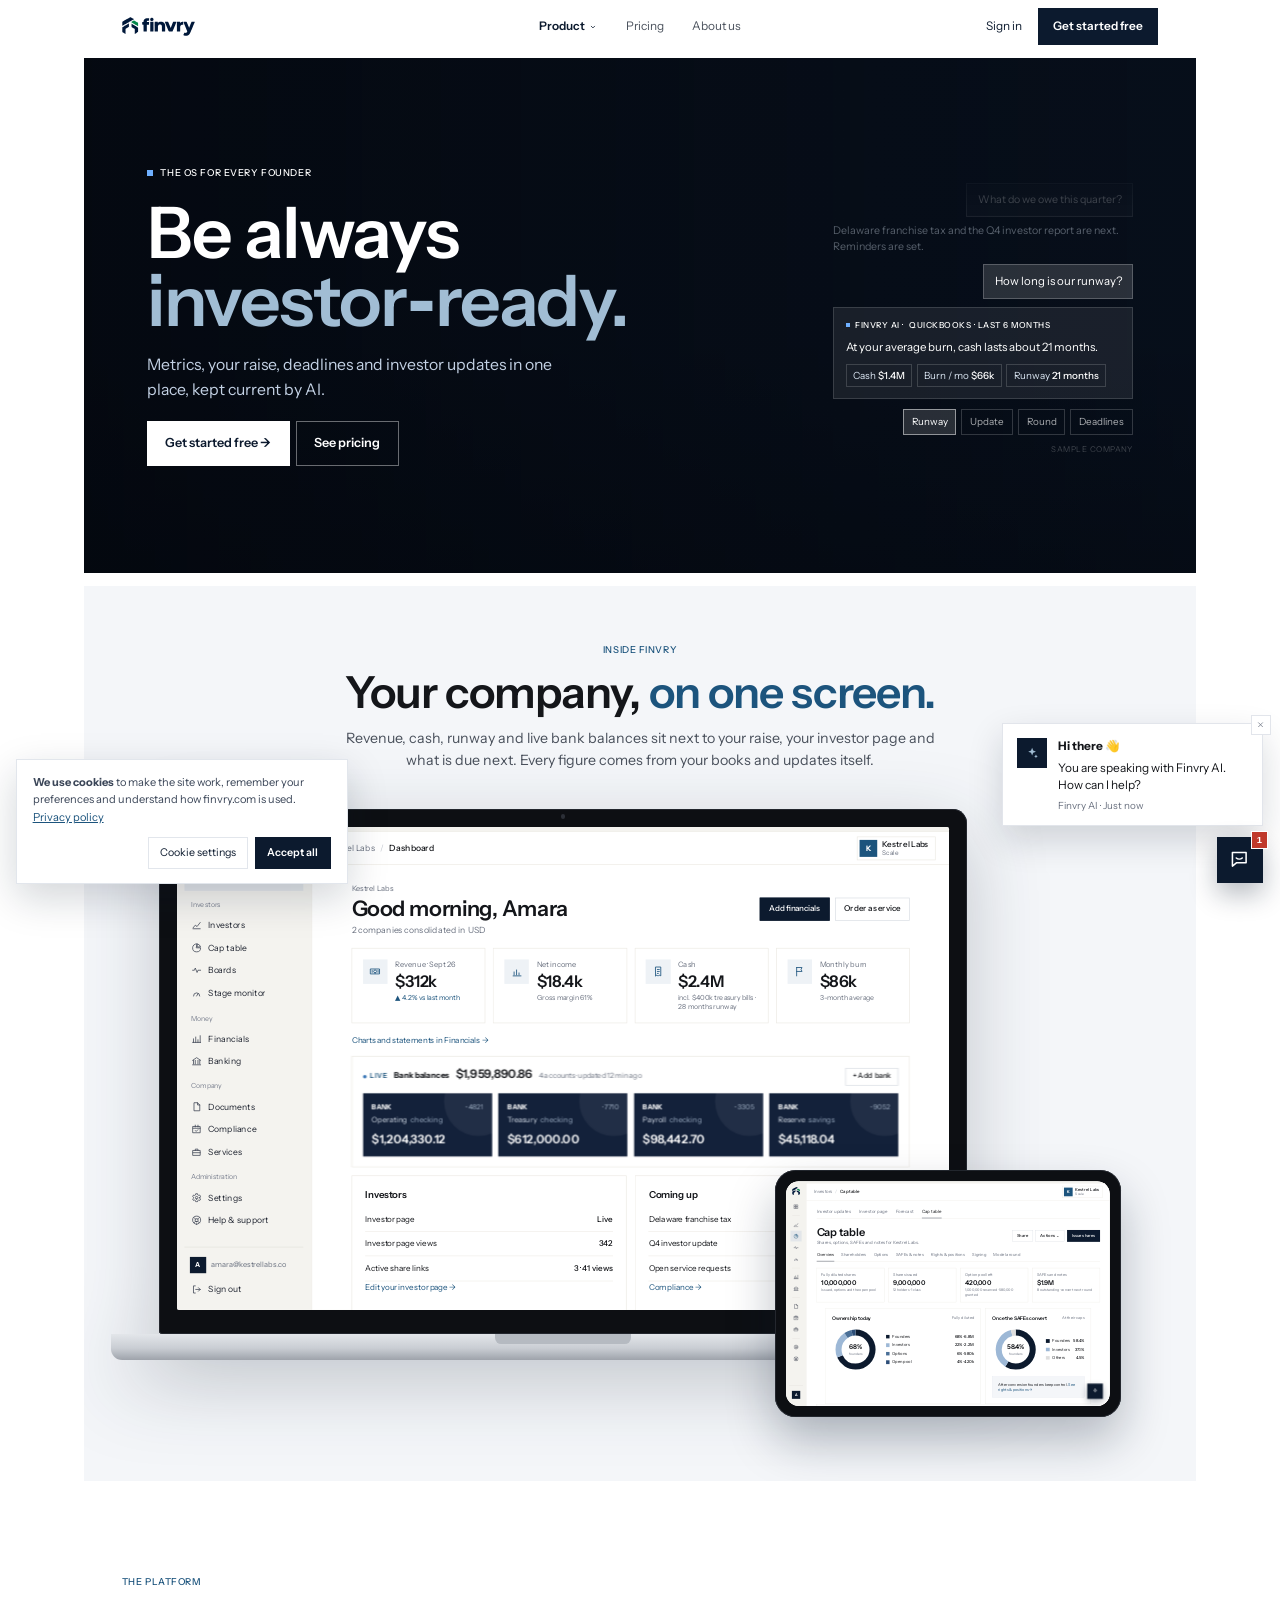
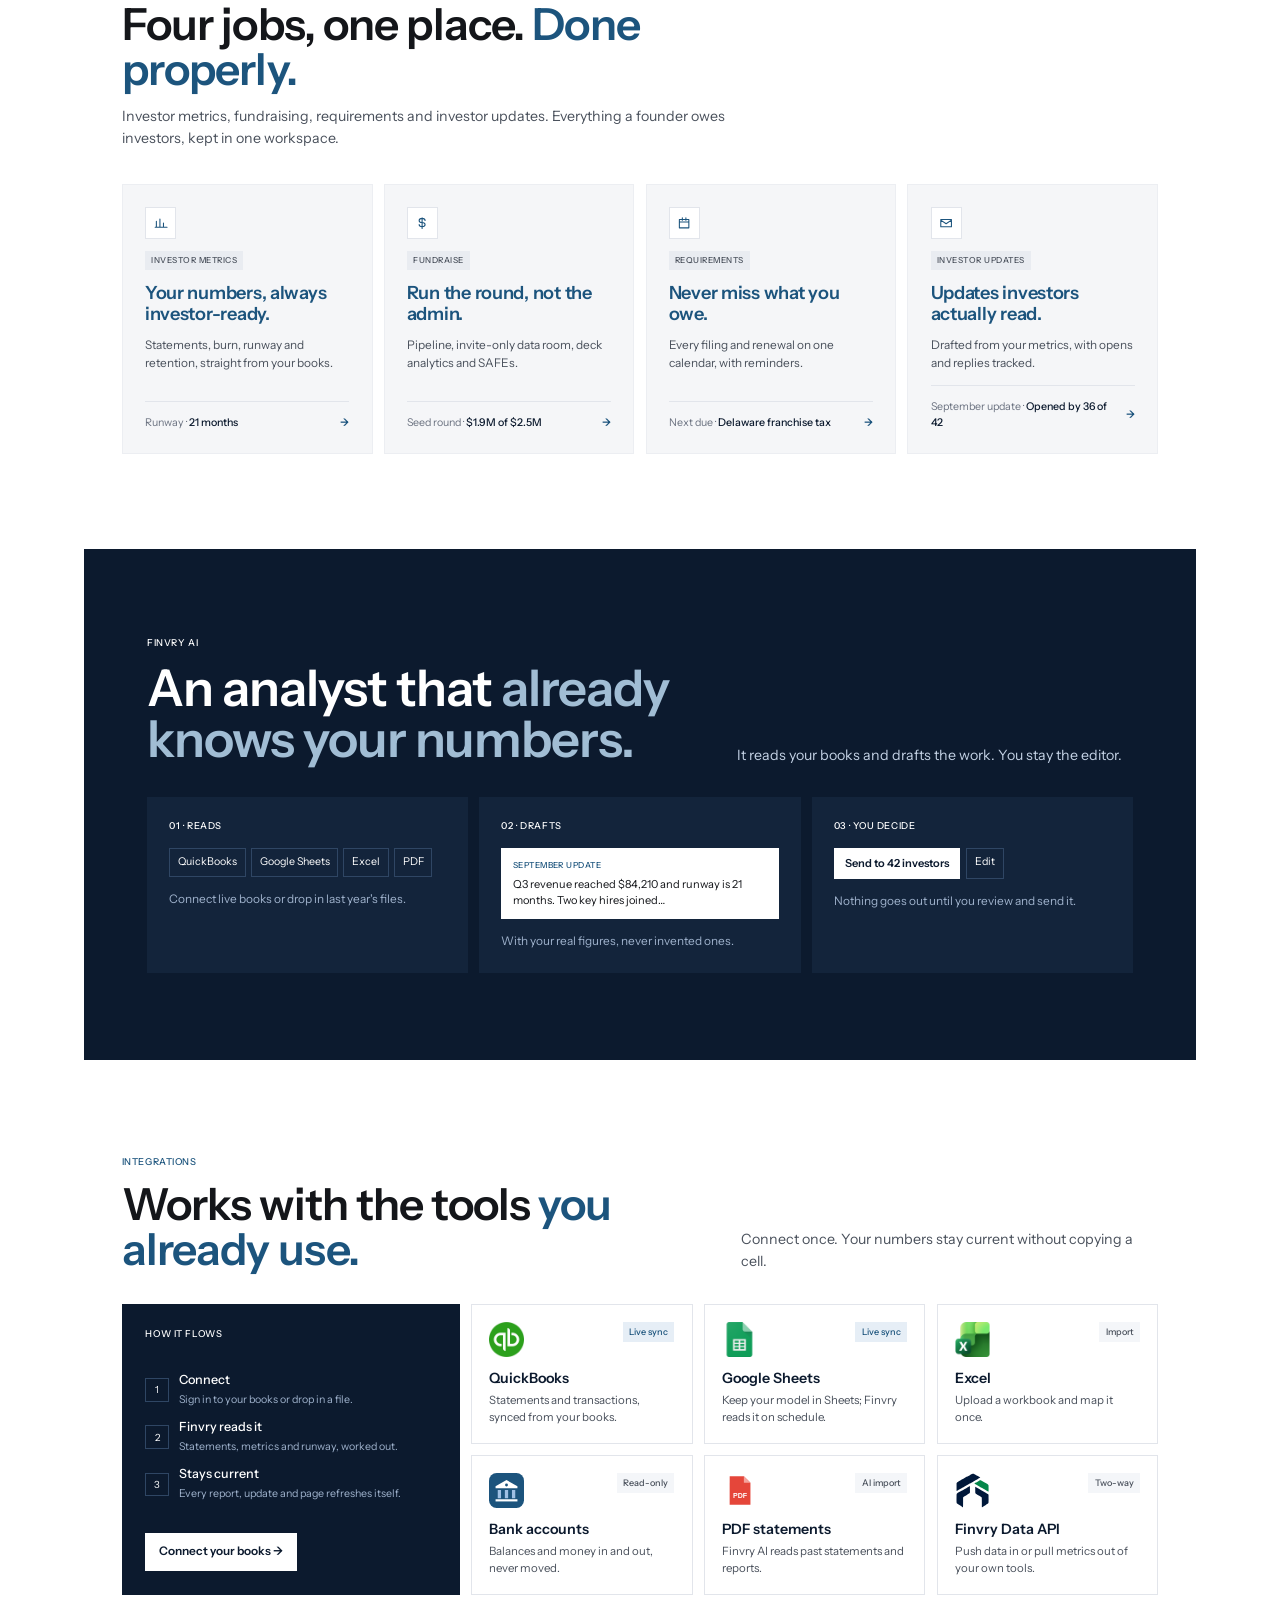
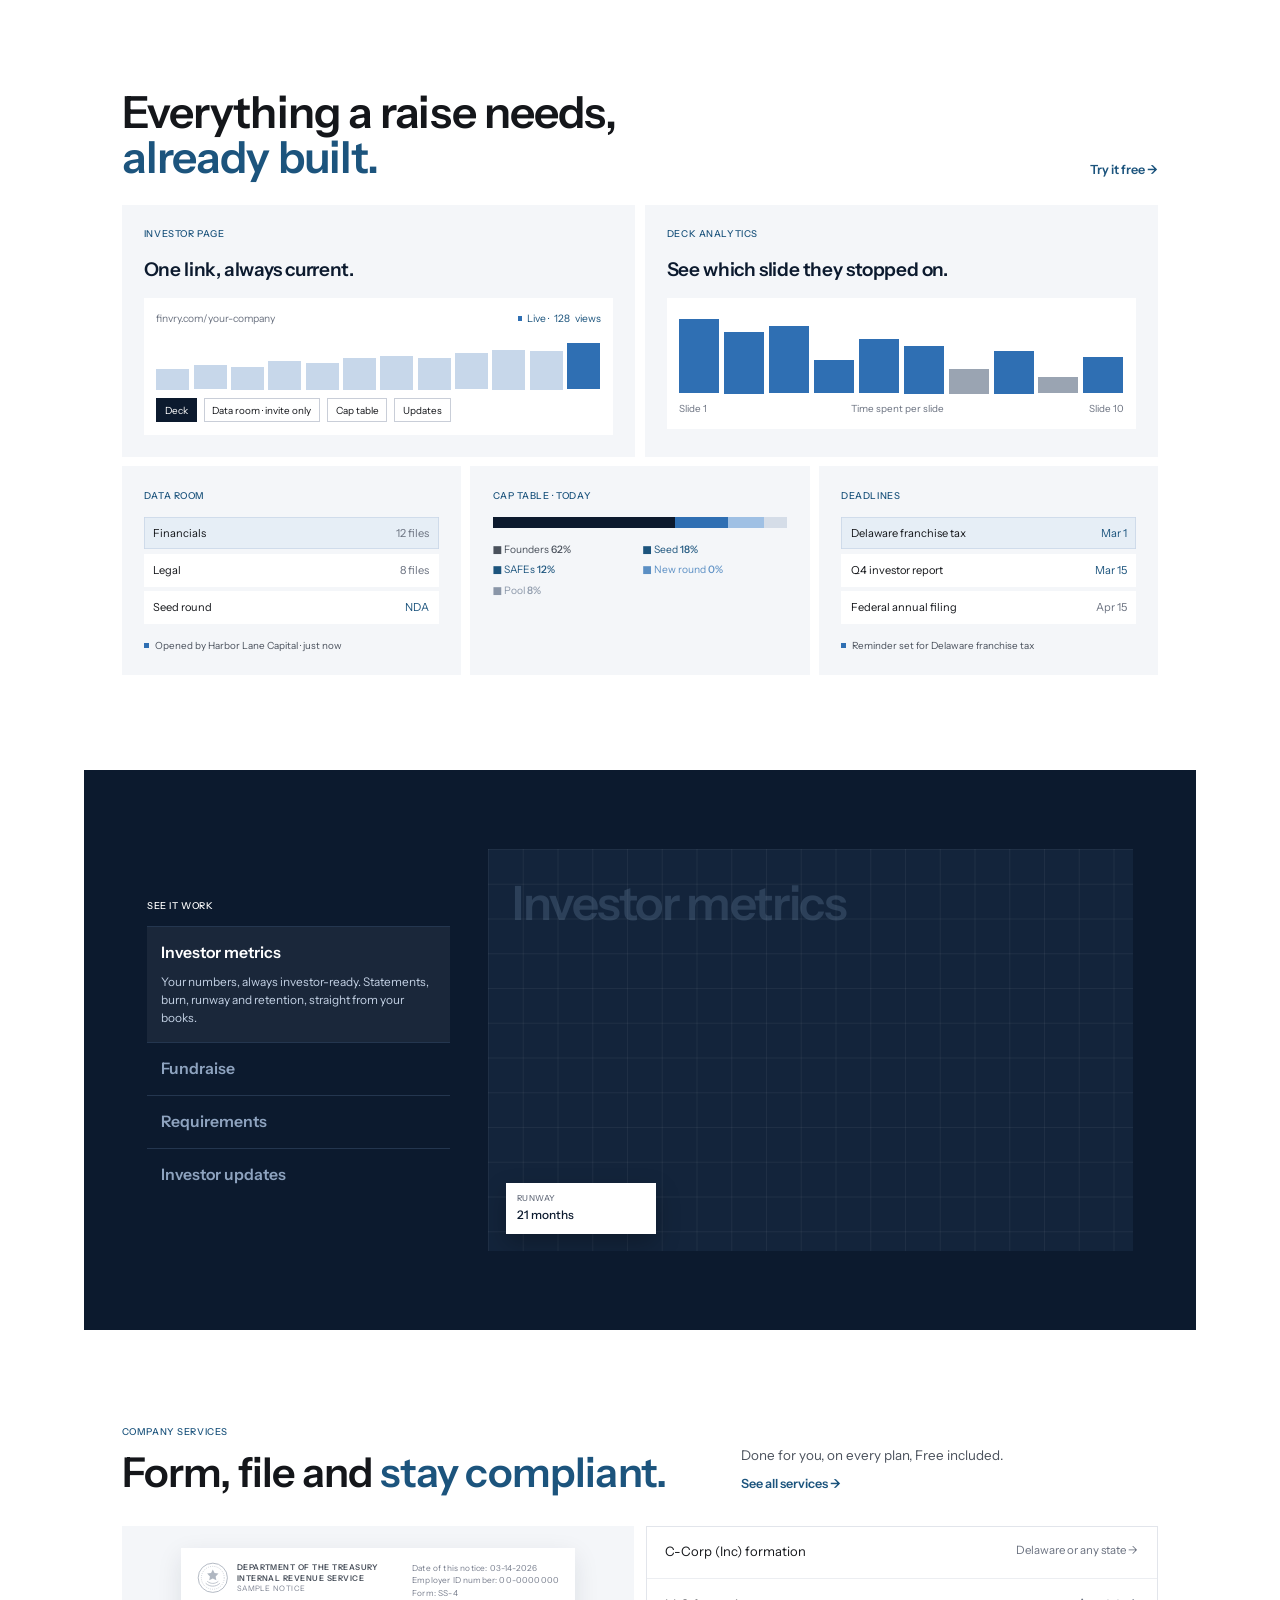
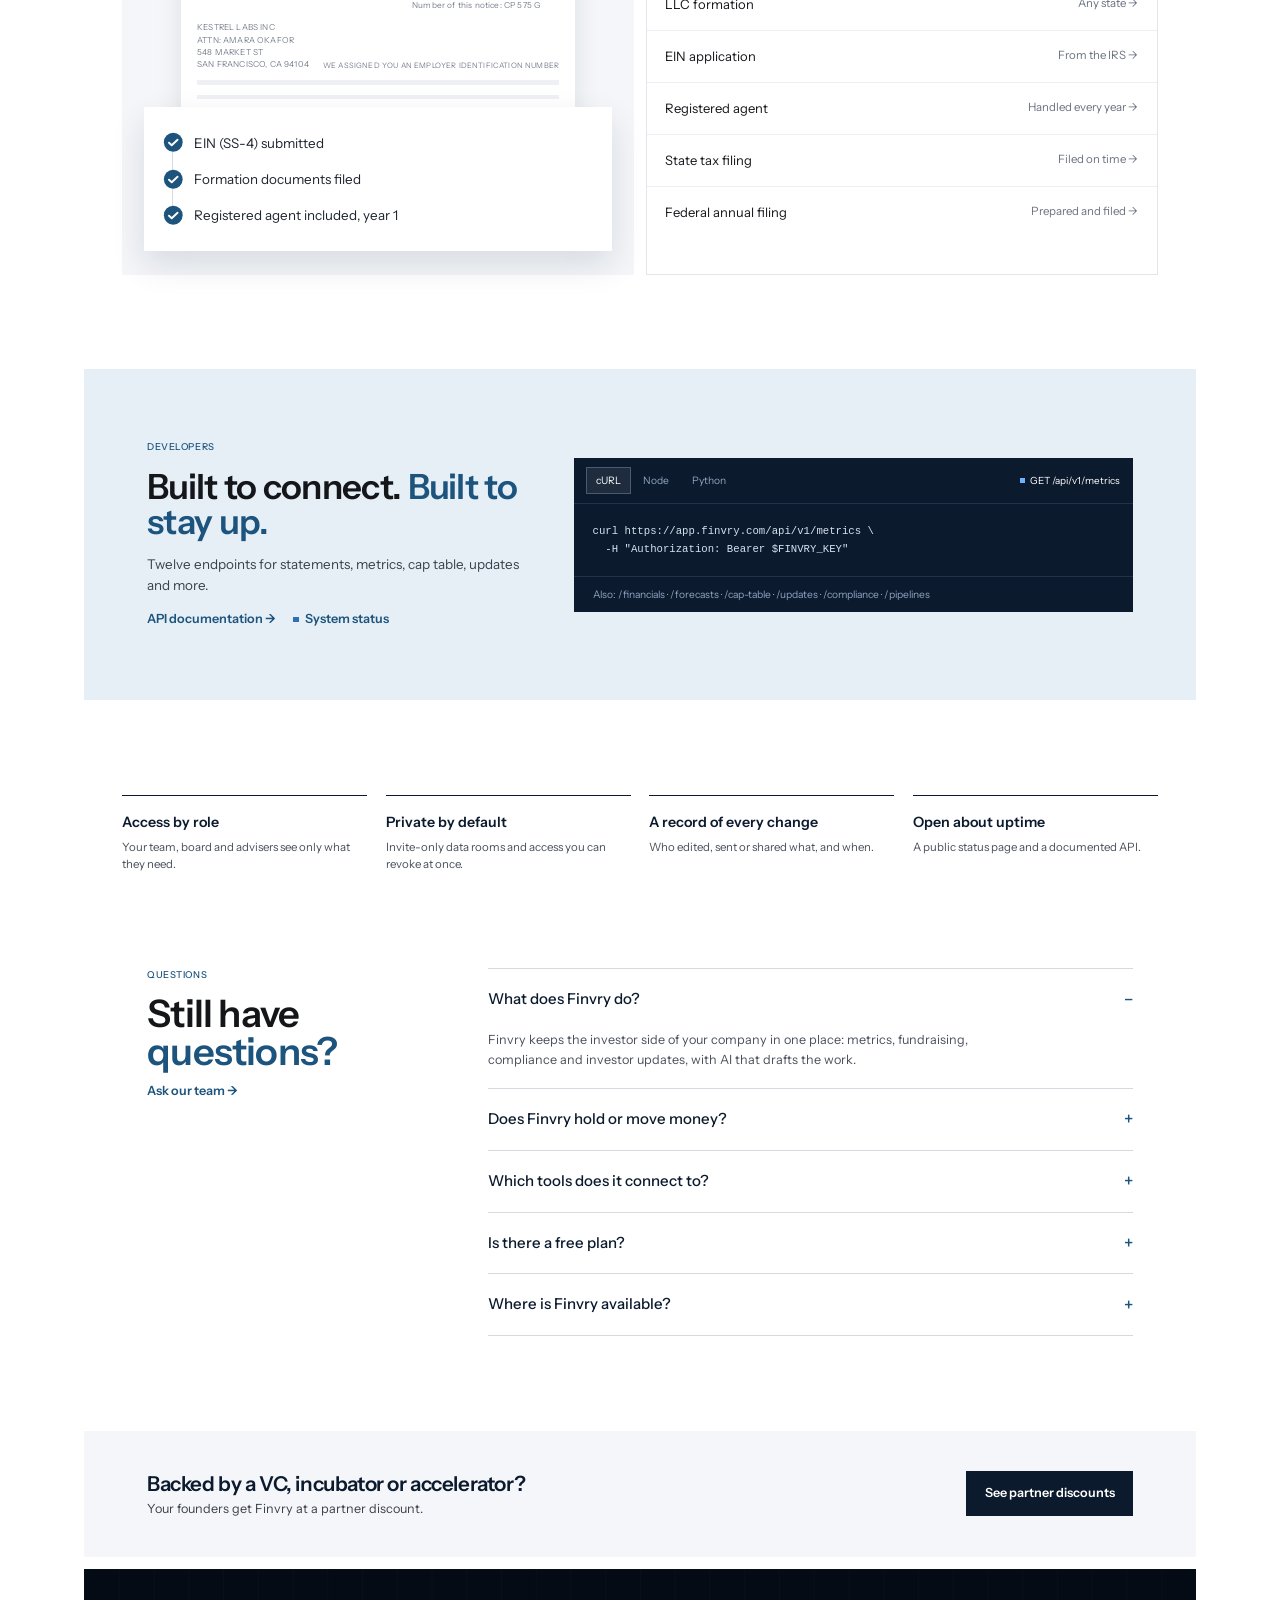
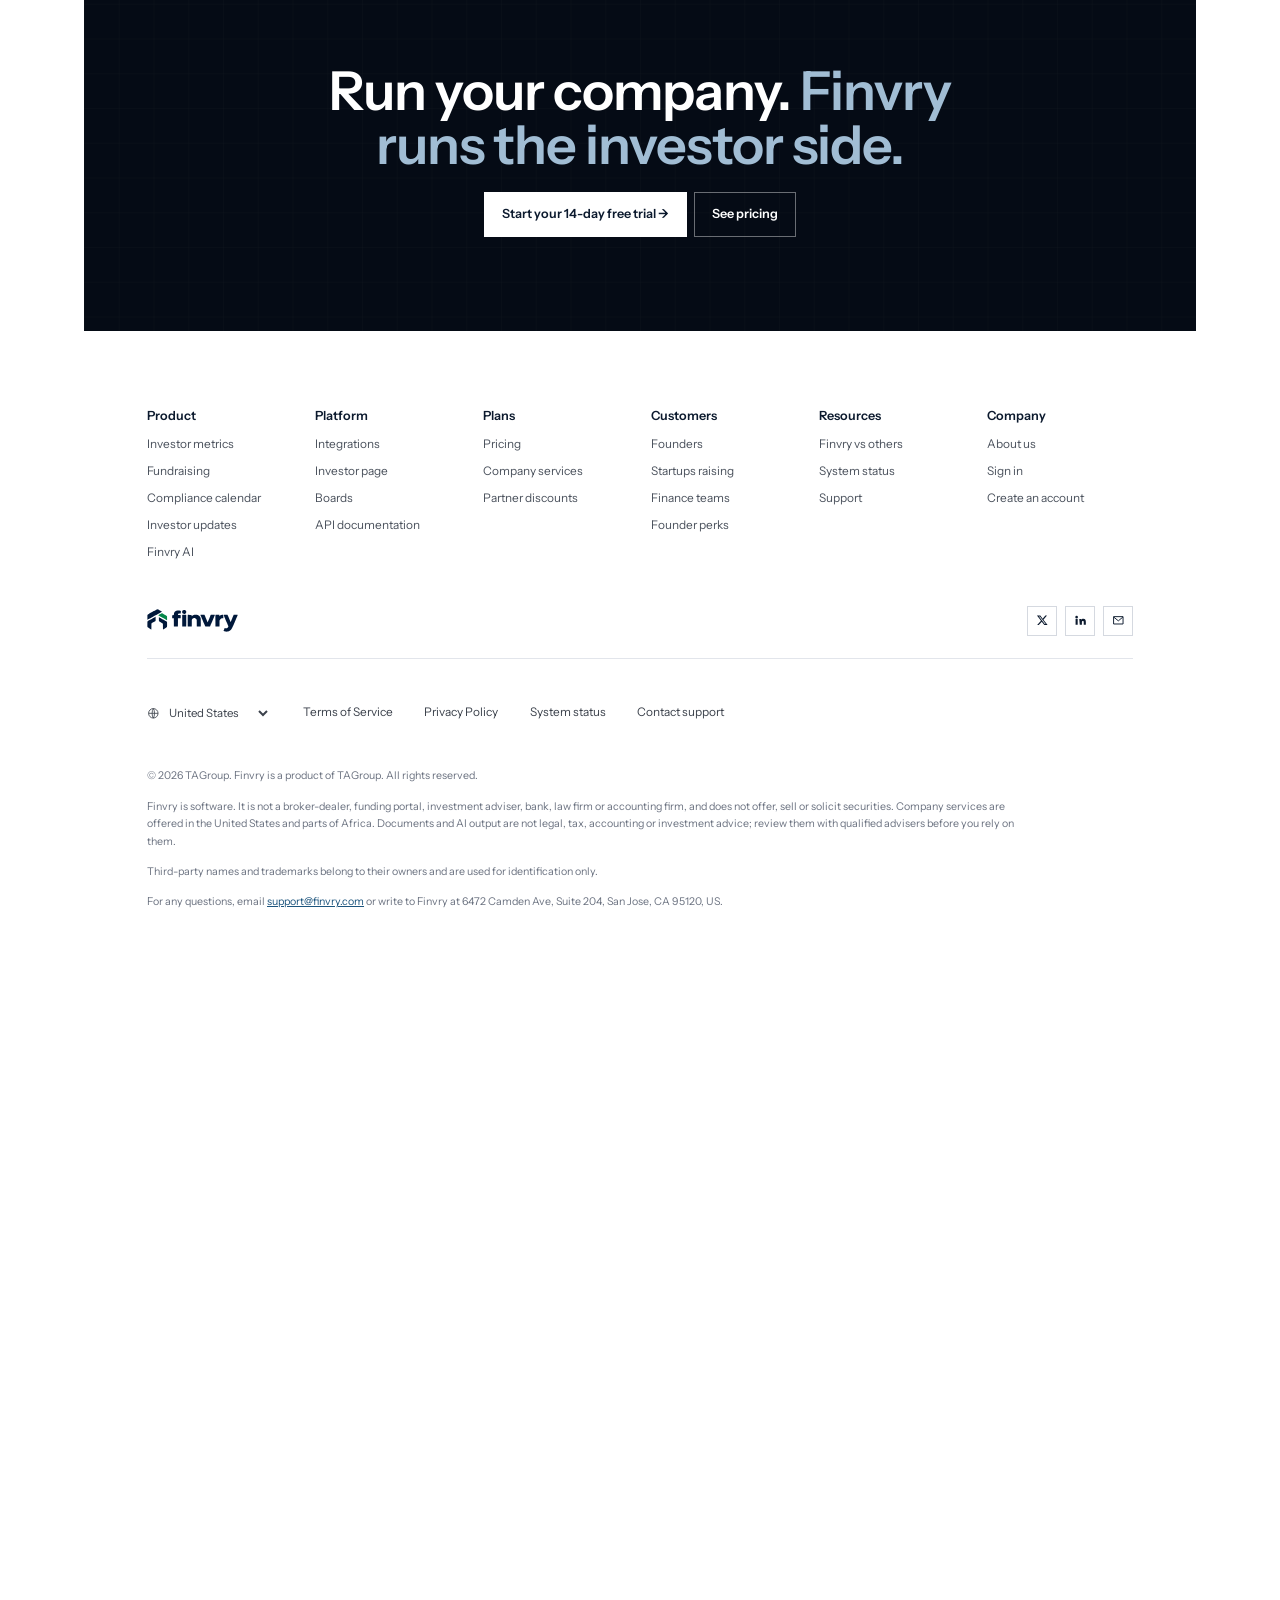
==== commit f8495ccd: "Remove naira FAQ and Overview menu item; round the tablet screen" ====
--- a/index.html
+++ b/index.html
@@ -13,15 +13,15 @@
 <link rel="preconnect" href="https://fonts.googleapis.com"><link rel="preconnect" href="https://fonts.gstatic.com" crossorigin>
 <link href="https://fonts.googleapis.com/css2?family=Instrument+Sans:wght@400;500;600&display=swap" rel="stylesheet">
 <link rel="stylesheet" href="/styles.css?v=8ae72ee6">
-<link rel="stylesheet" href="/site.css?v=c5f1a4f9">
-<script src="/site.js?v=0608c19a" defer></script>
+<link rel="stylesheet" href="/site.css?v=1bfb2715">
+<script src="/site.js?v=b5933740" defer></script>
 </head>
 <body class="f"><header class="f-hd"><div class="f-w">
   <a class="f-brand" href="/" aria-label="Finvry home"><img src="/finvry-logo.svg" alt="Finvry"></a>
-  <nav class="f-nav" aria-label="Main"><div class="f-dd"><button type="button" class="f-ddb on" aria-expanded="false" aria-haspopup="true">Product<svg width="10" height="10" viewBox="0 0 24 24" aria-hidden="true"><path d="m6 9 6 6 6-6" fill="none" stroke="currentColor" stroke-width="2.4"/></svg></button><div class="f-ddm"><a href="/"><i><svg viewBox="0 0 24 24" aria-hidden="true"><path d="M4 4h7v7H4zM13 4h7v7h-7zM4 13h7v7H4zM13 13h7v7h-7z" fill="none" stroke="currentColor" stroke-width="1.8" stroke-linecap="round" stroke-linejoin="round"/></svg></i><span><b>Overview</b><em>The platform, Finvry AI and integrations</em></span></a><a href="/founders/"><i><svg viewBox="0 0 24 24" aria-hidden="true"><path d="M12 12a4 4 0 1 0 0-8 4 4 0 0 0 0 8zM4 21c0-4 3.6-6.5 8-6.5s8 2.5 8 6.5" fill="none" stroke="currentColor" stroke-width="1.8" stroke-linecap="round" stroke-linejoin="round"/></svg></i><span><b>Founders</b><em>Updates, deck and paperwork</em></span></a><a href="/startups-raising/"><i><svg viewBox="0 0 24 24" aria-hidden="true"><path d="M4 18l5-6 4 3 7-9M15 6h5v5" fill="none" stroke="currentColor" stroke-width="1.8" stroke-linecap="round" stroke-linejoin="round"/></svg></i><span><b>Startups raising</b><em>Pipeline, data room and SAFEs</em></span></a><a href="/finance-teams/"><i><svg viewBox="0 0 24 24" aria-hidden="true"><path d="M4 19V9M10 19V5M16 19v-7M22 19H2" fill="none" stroke="currentColor" stroke-width="1.8" stroke-linecap="round" stroke-linejoin="round"/></svg></i><span><b>Finance teams</b><em>Books, statements and boards</em></span></a><a href="/compare/"><i><svg viewBox="0 0 24 24" aria-hidden="true"><path d="M7 4v16M17 4v16M3 8l4-4 4 4M13 16l4 4 4-4" fill="none" stroke="currentColor" stroke-width="1.8" stroke-linecap="round" stroke-linejoin="round"/></svg></i><span><b>Finvry vs others</b><em>How Finvry compares</em></span></a></div></div><a href="/pricing/">Pricing</a><a href="/about/">About us</a></nav>
+  <nav class="f-nav" aria-label="Main"><div class="f-dd"><button type="button" class="f-ddb on" aria-expanded="false" aria-haspopup="true">Product<svg width="10" height="10" viewBox="0 0 24 24" aria-hidden="true"><path d="m6 9 6 6 6-6" fill="none" stroke="currentColor" stroke-width="2.4"/></svg></button><div class="f-ddm"><a href="/founders/"><i><svg viewBox="0 0 24 24" aria-hidden="true"><path d="M12 12a4 4 0 1 0 0-8 4 4 0 0 0 0 8zM4 21c0-4 3.6-6.5 8-6.5s8 2.5 8 6.5" fill="none" stroke="currentColor" stroke-width="1.8" stroke-linecap="round" stroke-linejoin="round"/></svg></i><span><b>Founders</b><em>Updates, deck and paperwork</em></span></a><a href="/startups-raising/"><i><svg viewBox="0 0 24 24" aria-hidden="true"><path d="M4 18l5-6 4 3 7-9M15 6h5v5" fill="none" stroke="currentColor" stroke-width="1.8" stroke-linecap="round" stroke-linejoin="round"/></svg></i><span><b>Startups raising</b><em>Pipeline, data room and SAFEs</em></span></a><a href="/finance-teams/"><i><svg viewBox="0 0 24 24" aria-hidden="true"><path d="M4 19V9M10 19V5M16 19v-7M22 19H2" fill="none" stroke="currentColor" stroke-width="1.8" stroke-linecap="round" stroke-linejoin="round"/></svg></i><span><b>Finance teams</b><em>Books, statements and boards</em></span></a><a href="/compare/"><i><svg viewBox="0 0 24 24" aria-hidden="true"><path d="M7 4v16M17 4v16M3 8l4-4 4 4M13 16l4 4 4-4" fill="none" stroke="currentColor" stroke-width="1.8" stroke-linecap="round" stroke-linejoin="round"/></svg></i><span><b>Finvry vs others</b><em>How Finvry compares</em></span></a></div></div><a href="/pricing/">Pricing</a><a href="/about/">About us</a></nav>
   <div class="f-hda"><a class="si" href="https://app.finvry.com/login">Sign in</a><a class="f-btn dk" href="https://app.finvry.com/start">Get started free</a>
   <button type="button" class="f-mb" aria-label="Menu" aria-expanded="false" aria-controls="f-mm"><svg width="18" height="18" viewBox="0 0 24 24" aria-hidden="true"><path d="M4 7h16M4 12h16M4 17h16" fill="none" stroke="currentColor" stroke-width="1.8"/></svg></button></div>
-</div><div class="f-mm" id="f-mm" hidden><span class="f-mml">Product</span><a href="/">Overview</a><a href="/founders/">Founders</a><a href="/startups-raising/">Startups raising</a><a href="/finance-teams/">Finance teams</a><a href="/compare/">Finvry vs others</a><a href="/pricing/">Pricing</a><a href="/about/">About us</a><a href="https://app.finvry.com/login">Sign in</a><a class="f-btn dk" href="https://app.finvry.com/start">Get started free</a></div></header><main>
+</div><div class="f-mm" id="f-mm" hidden><span class="f-mml">Product</span><a href="/founders/">Founders</a><a href="/startups-raising/">Startups raising</a><a href="/finance-teams/">Finance teams</a><a href="/compare/">Finvry vs others</a><a href="/pricing/">Pricing</a><a href="/about/">About us</a><a href="https://app.finvry.com/login">Sign in</a><a class="f-btn dk" href="https://app.finvry.com/start">Get started free</a></div></header><main>
 <section class="f-inset" style="padding-top:6px"><div class="f-box f-navy">
   <video class="f-vid" autoplay muted loop playsinline preload="metadata" aria-hidden="true"><source src="https://pub-4af29fd81be44e49861e29c7da302f4a.r2.dev/hero2.mp4" type="video/mp4"></video><div class="f-scrim"></div>
   <div class="f-hero f-g" style="align-items:center">
--- a/site.css
+++ b/site.css
@@ -262,10 +262,10 @@
 .dv-base i{position:absolute;left:50%;top:0;width:15%;height:38%;margin-left:-7.5%;background:#b5bac1;border-radius:0 0 8px 8px}
 .dv-ipad{background:#0d0f13;border-radius:26px;padding:3.2%;box-shadow:inset 0 0 0 1px #2a2e36,0 30px 60px rgba(12,26,46,.28)}
 .dv-scr{position:relative;overflow:hidden;background:#fff}
-.dv-mac .dv-scr{aspect-ratio:1440/900;border-radius:3px}.dv-ipad .dv-scr{aspect-ratio:1180/820;border-radius:8px}
+.dv-mac .dv-scr{aspect-ratio:1440/900;border-radius:3px}.dv-ipad .dv-scr{aspect-ratio:1180/820;border-radius:16px;clip-path:inset(0 round 16px)}
 .dv-in{position:absolute;left:0;top:0;transform-origin:0 0;pointer-events:none;user-select:none}
 /* small app screens inside existing blocks */
-.f-tiledev{margin-top:auto;padding:4px 14% 0}.f-bt[style*="span 2"] .f-tiledev{padding:4px 10% 0}.f-tiledev .dv-mac{filter:drop-shadow(0 16px 26px rgba(12,26,46,.16))}.f-tiledev .dv-ipad{box-shadow:inset 0 0 0 1px #2a2e36,0 16px 30px rgba(12,26,46,.2);border-radius:16px}
+.f-tiledev{margin-top:auto;padding:4px 14% 0}.f-bt[style*="span 2"] .f-tiledev{padding:4px 10% 0}.f-tiledev .dv-mac{filter:drop-shadow(0 16px 26px rgba(12,26,46,.16))}.f-tiledev .dv-ipad{box-shadow:inset 0 0 0 1px #2a2e36,0 16px 30px rgba(12,26,46,.2);border-radius:16px}.f-tiledev .dv-ipad .dv-scr{border-radius:9px;clip-path:inset(0 round 9px)}
 .f-dev{padding:16px 16px 0}.f-dev>.f-box{max-width:1408px;margin:0 auto;background:var(--f-grey2);padding:64px 6% 64px;overflow:hidden}
 .f-devhead{display:grid;grid-template-columns:1.1fr 1fr;gap:40px;align-items:end;margin-bottom:40px}.f-devhead .f-h2{font-size:44px}.f-devhead .f-sub{font-size:17px}
 .dv-pair{position:relative;max-width:940px;margin:0 auto;padding-bottom:5%}.dv-pair .dv-mac{width:82%}.dv-pair.left .dv-mac{margin-left:auto}
@@ -381,21 +381,14 @@
 .f-file .crest b{text-transform:uppercase;font-size:10px;line-height:1.35;letter-spacing:.06em;font-weight:600;color:#4a515c}.f-file .crest>span{font-size:9.5px;text-transform:uppercase;letter-spacing:.06em}.f-file .dt span:last-child{align-self:flex-end}
 .f-dev.big .f-head{margin-left:auto;margin-right:auto;text-align:center;align-items:center}
 .f-dev.big .f-head{max-width:1040px}.f-dev.big .f-head .f-sub{max-width:none}
-/* About: before / with Finvry, story timeline, how we work */
-.ab-ba{display:grid;grid-template-columns:1fr 1fr;gap:12px}
-.ab-ba .col{padding:26px;display:flex;flex-direction:column;gap:10px;min-height:280px}
-.ab-ba .was{background:var(--f-grey2)}.ab-ba .was span{font-size:15.5px;color:#7b8190;text-decoration:line-through;text-decoration-color:#c3c9d2;padding:10px 12px;background:#fff;border:1px dashed #d5dbe4}
-.ab-ba .now{background:var(--f-navy);color:#fff}.ab-ba .now .f-lab{color:#fff}.ab-ba .now span{font-size:15.5px;padding:10px 12px;background:rgba(255,255,255,.07);border:1px solid rgba(255,255,255,.14);display:flex;gap:10px;align-items:center}
-.ab-ba .now i{font-style:normal;width:20px;height:20px;flex:none;background:#a1bdd4;color:var(--f-navy);display:flex;align-items:center;justify-content:center;font-size:11px;font-weight:700}
-.ab-tl{list-style:none;margin:8px 0 0;padding:0;display:grid;grid-template-columns:repeat(3,minmax(0,1fr));gap:14px;position:relative}
-.ab-tl:before{content:"";position:absolute;left:20px;right:20px;top:20px;height:1.5px;background:#c9d3df}
-.ab-tl li{position:relative;display:flex;flex-direction:column;gap:10px;padding-right:16px}
-.ab-tl .n{width:40px;height:40px;background:var(--f-navy);color:#fff;display:flex;align-items:center;justify-content:center;font-weight:600;font-size:14px;margin-bottom:14px}
-.ab-tl li:nth-child(1) .n{background:#e6eef6;color:var(--f-deep)}.ab-tl li:nth-child(2) .n{background:#a1bdd4;color:var(--f-navy)}
-.ab-tl b{font-size:24px;font-weight:600;letter-spacing:-.02em;color:var(--f-navy)}.ab-tl .d{font-size:16px;line-height:1.55;color:var(--f-text)}
-.ab-ways{display:flex;flex-direction:column}.ab-ways>div{display:flex;gap:20px;align-items:flex-start;padding:26px 0;border-top:1px solid var(--f-rule)}.ab-ways>div:last-child{border-bottom:1px solid var(--f-rule)}
-.ab-ways .f-ico{width:46px;height:46px}.ab-ways>div>span:last-child{display:flex;flex-direction:column;gap:6px}.ab-ways b{font-size:22px;font-weight:600;letter-spacing:-.015em;color:var(--f-navy)}.ab-ways em{font-style:normal;font-size:16px;line-height:1.55;color:var(--f-text)}
-@media (max-width:900px){.ab-ba{grid-template-columns:1fr}.ab-ba .col{min-height:0}.ab-tl{grid-template-columns:1fr;gap:28px}.ab-tl:before{display:none}.ab-ways .s5{position:static}}
+/* About */
+.f-scroll1{height:560px;display:flex;justify-content:flex-end;overflow:hidden;-webkit-mask-image:linear-gradient(180deg,transparent 0%,#000 18%,#000 82%,transparent 100%);mask-image:linear-gradient(180deg,transparent 0%,#000 18%,#000 82%,transparent 100%)}
+.f-scroll1>div{display:flex;flex-direction:column;gap:12px;width:min(340px,70%)}
+.ab-sec .f-w{display:flex;flex-direction:column;gap:56px}
+.ab-lead{display:grid;grid-template-columns:1.3fr 1fr;gap:9%;align-items:end;max-width:1180px;margin:0 auto;width:100%}
+.ab-lead h2{margin:14px 0 0;font-size:48px;line-height:1.08;letter-spacing:-.035em;font-weight:600;color:var(--f-navy)}.ab-lead>p{margin:0;font-size:17px;line-height:1.6;color:var(--f-text);max-width:420px}
+.ab-h1 span{display:block;white-space:nowrap}@media (max-width:560px){.ab-h1 span{white-space:normal}}
+@media (max-width:900px){.ab-lead{grid-template-columns:1fr;gap:16px}.ab-lead h2{font-size:34px}.ab-sec .f-w{gap:40px}}
 /* app screens: layers take turns, and charts draw in as each one appears */
 .dv-in{opacity:0;transition:opacity .8s ease}.dv-in.on{opacity:1}
 .dv-in.on .ap-svg polyline{stroke-dasharray:3000;stroke-dashoffset:3000;animation:apDraw 2s ease forwards .2s}
@@ -420,3 +413,15 @@
 .f-stack{display:flex;height:14px;gap:0}.f-stack i{display:block;height:100%;transition:width 1.1s cubic-bezier(.2,.7,.2,1)}
 .f-capleg{display:grid;grid-template-columns:repeat(2,minmax(0,1fr));gap:6px;font-size:13px;color:#4a515c}.f-capleg b{font-weight:500}
 @media (max-width:900px){.f-br{display:none}}
+
+/* About: product panel and how we work */
+.ab2-prod{padding-top:0}.ab2-prod .f-box{min-height:520px;display:flex;align-items:center;justify-content:center;overflow:hidden}
+.ab2-dev{position:relative;width:min(760px,80%);padding:64px 0 0}
+.f-cta.ab2-end{padding-top:0}.f-cta.ab2-end .in{padding-top:72px}.f-cta.ab2-end h2{font-size:52px;max-width:none;white-space:nowrap}@media (max-width:900px){.f-cta.ab2-end h2{font-size:34px;white-space:normal}}
+.ab2-how{padding:0 32px 72px}.ab2-grid{max-width:1180px;margin:0 auto;display:grid;grid-template-columns:repeat(3,1fr);gap:1px;background:#e2e5eb;border:1px solid #e2e5eb}
+.ab2-c{background:#fff;padding:28px;display:flex;flex-direction:column;gap:8px;min-height:150px}.ab2-c .f-lab{margin-bottom:auto;padding-bottom:20px}
+.ab2-c b,.ab2-c>a:not(.st){font-size:20px;font-weight:600;letter-spacing:-.015em;color:var(--f-navy);text-decoration:none}.ab2-c>a:not(.st):hover{color:var(--f-blue)}
+.ab2-c span,.ab2-c .st{font-size:15px;line-height:1.5;color:var(--f-text);text-decoration:none}.ab2-c .st{display:inline-flex;gap:8px;align-items:center;margin:0;padding:0}.ab2-c .st:hover{color:var(--f-navy)}
+.ab2-c.dk{background:var(--f-navy)}.ab2-c.dk .f-lab{color:#a1bdd4}.ab2-c.dk b{color:#fff}.ab2-c.dk span{color:#c3d1e4}
+@media (max-width:900px){.ab2-how{padding:0 20px 48px}.ab2-grid{grid-template-columns:1fr 1fr}.ab2-c{min-height:0;padding:22px}.ab2-prod .f-box{min-height:0}.ab2-dev{width:92%;padding:36px 0 0}}
+@media (max-width:560px){.ab2-grid{grid-template-columns:1fr}}
